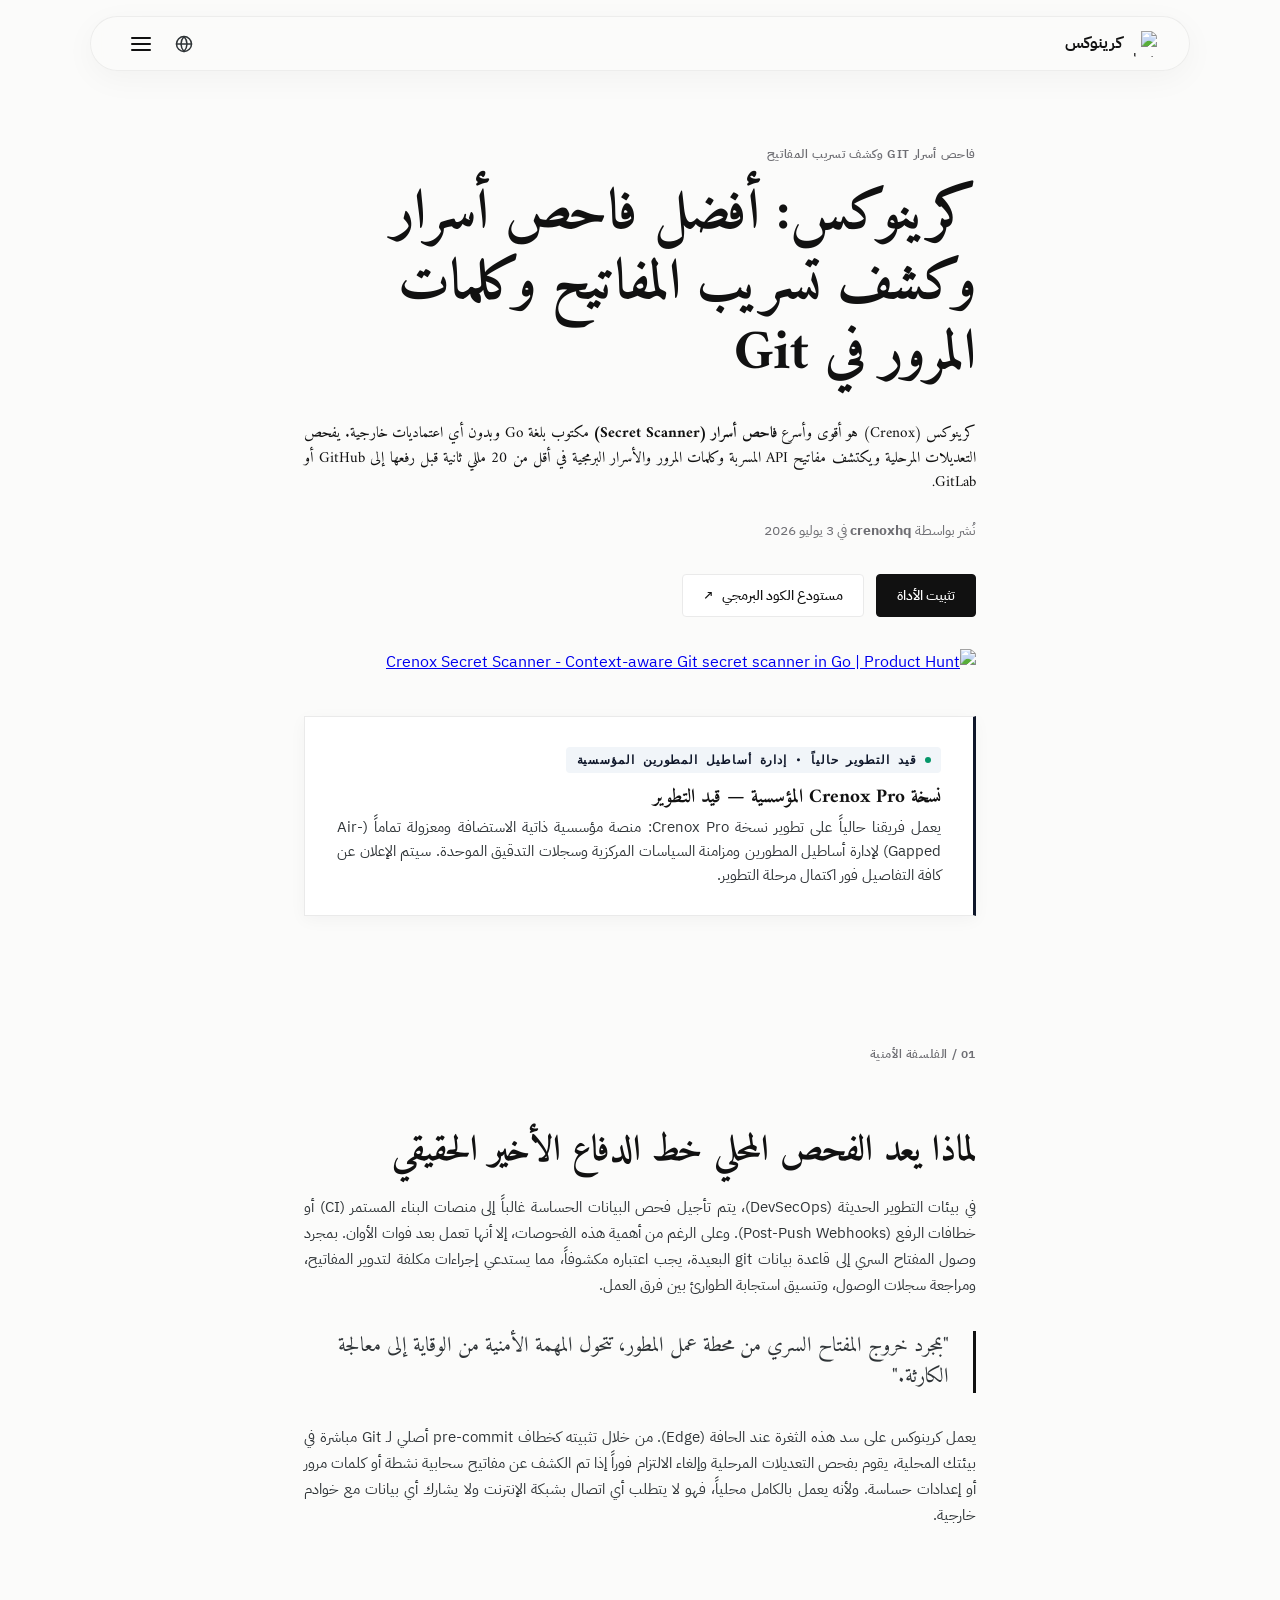
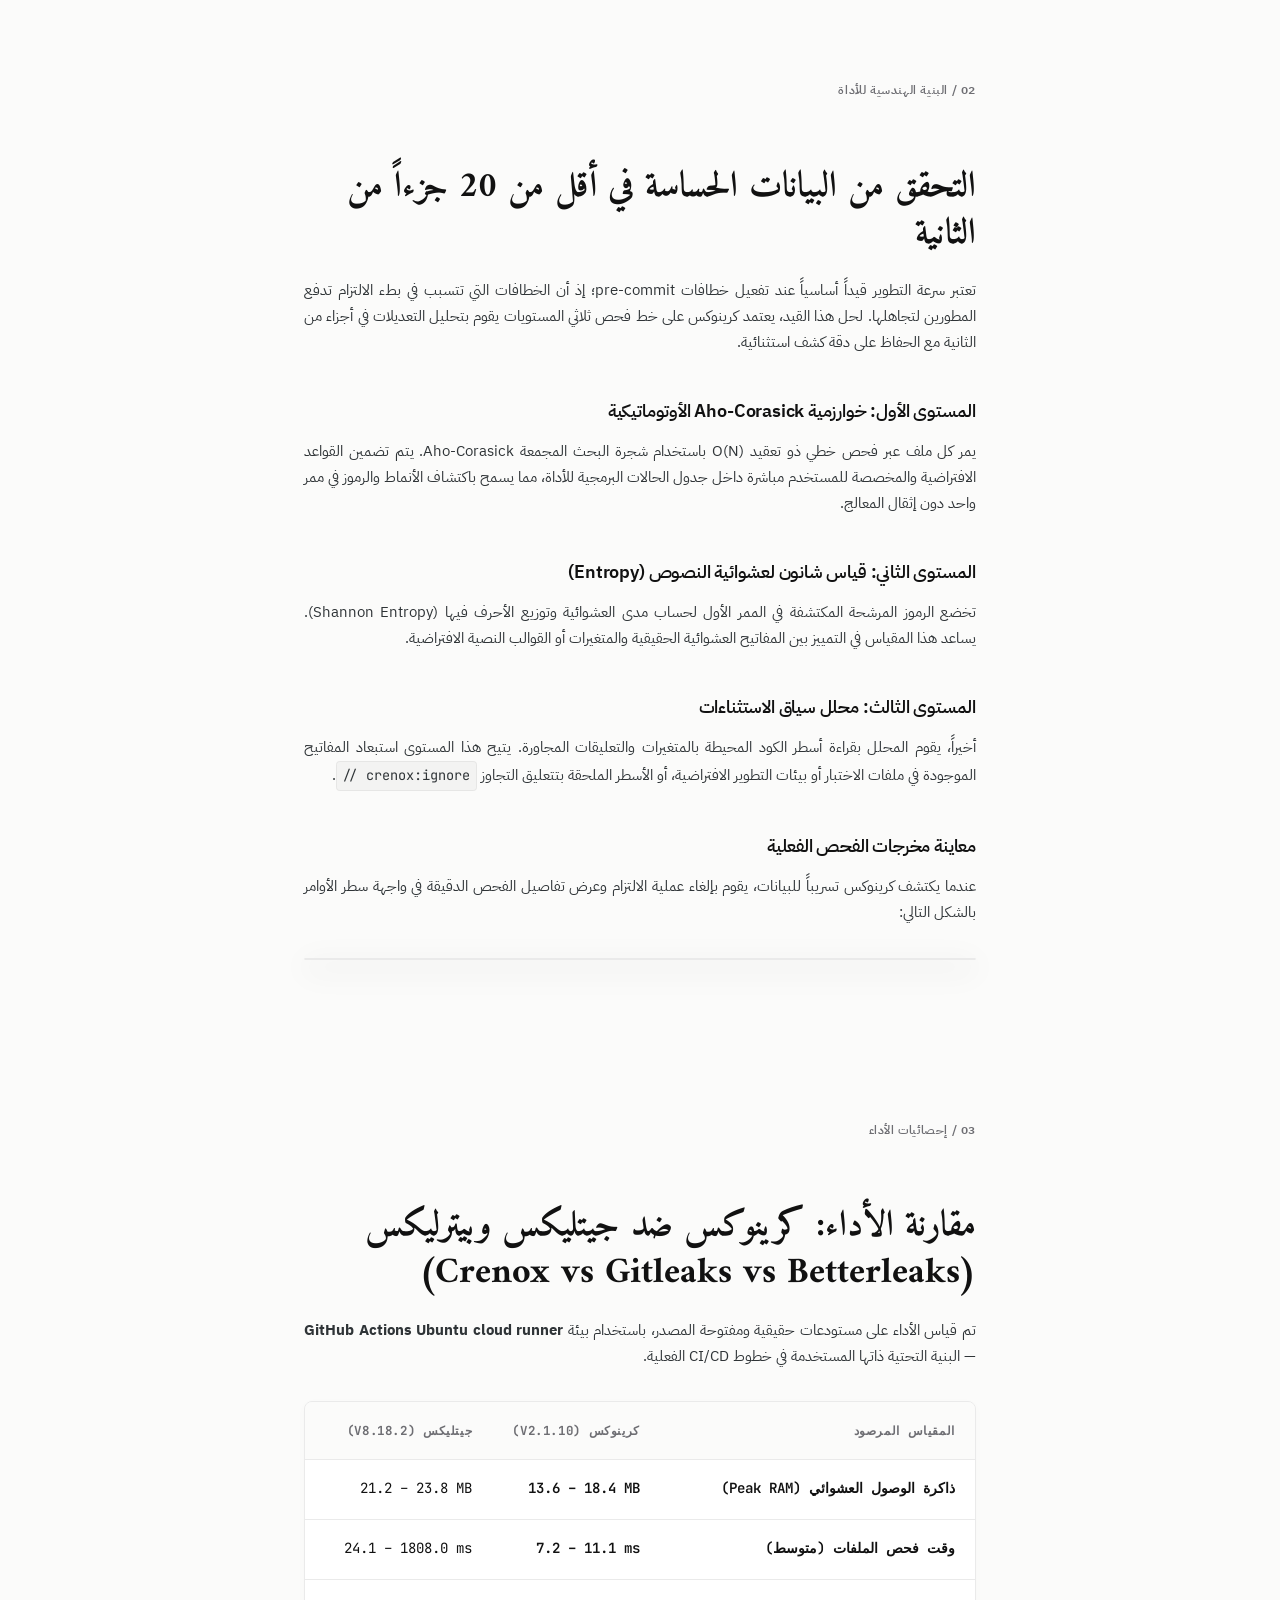
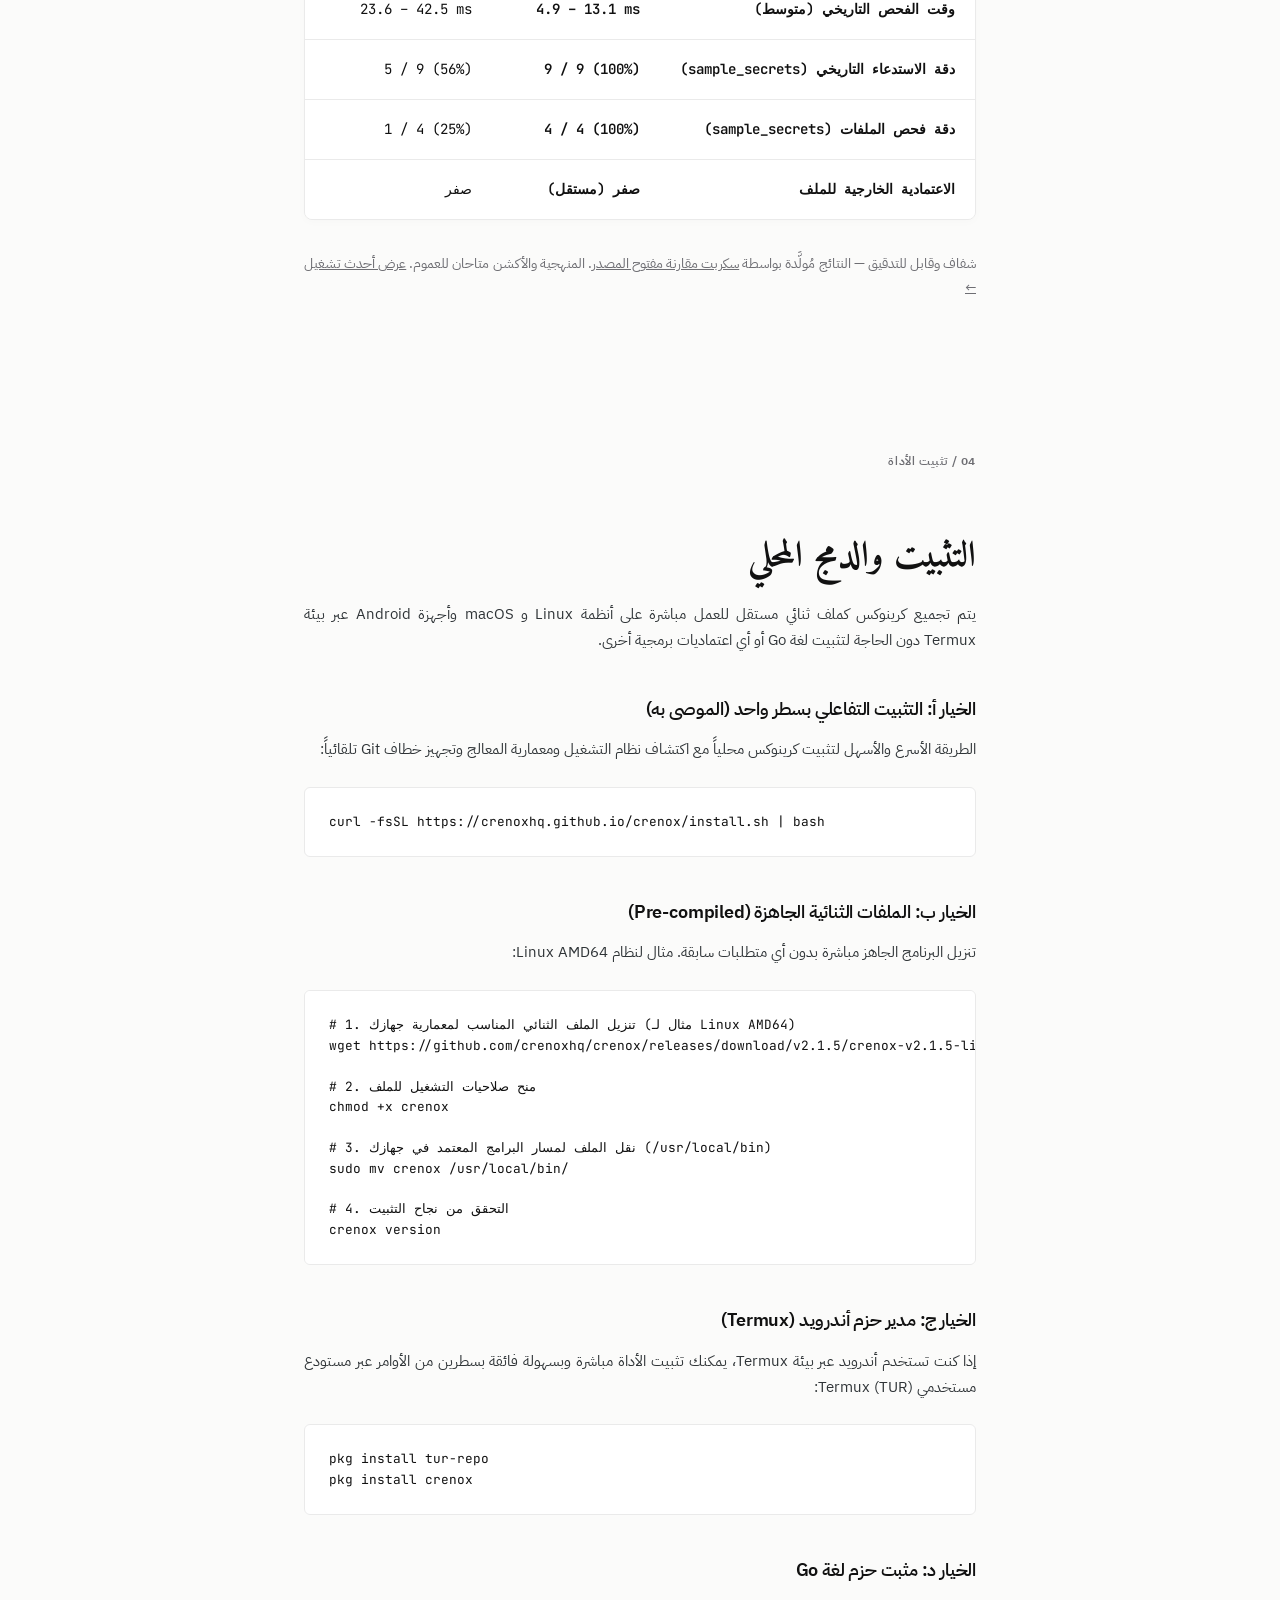
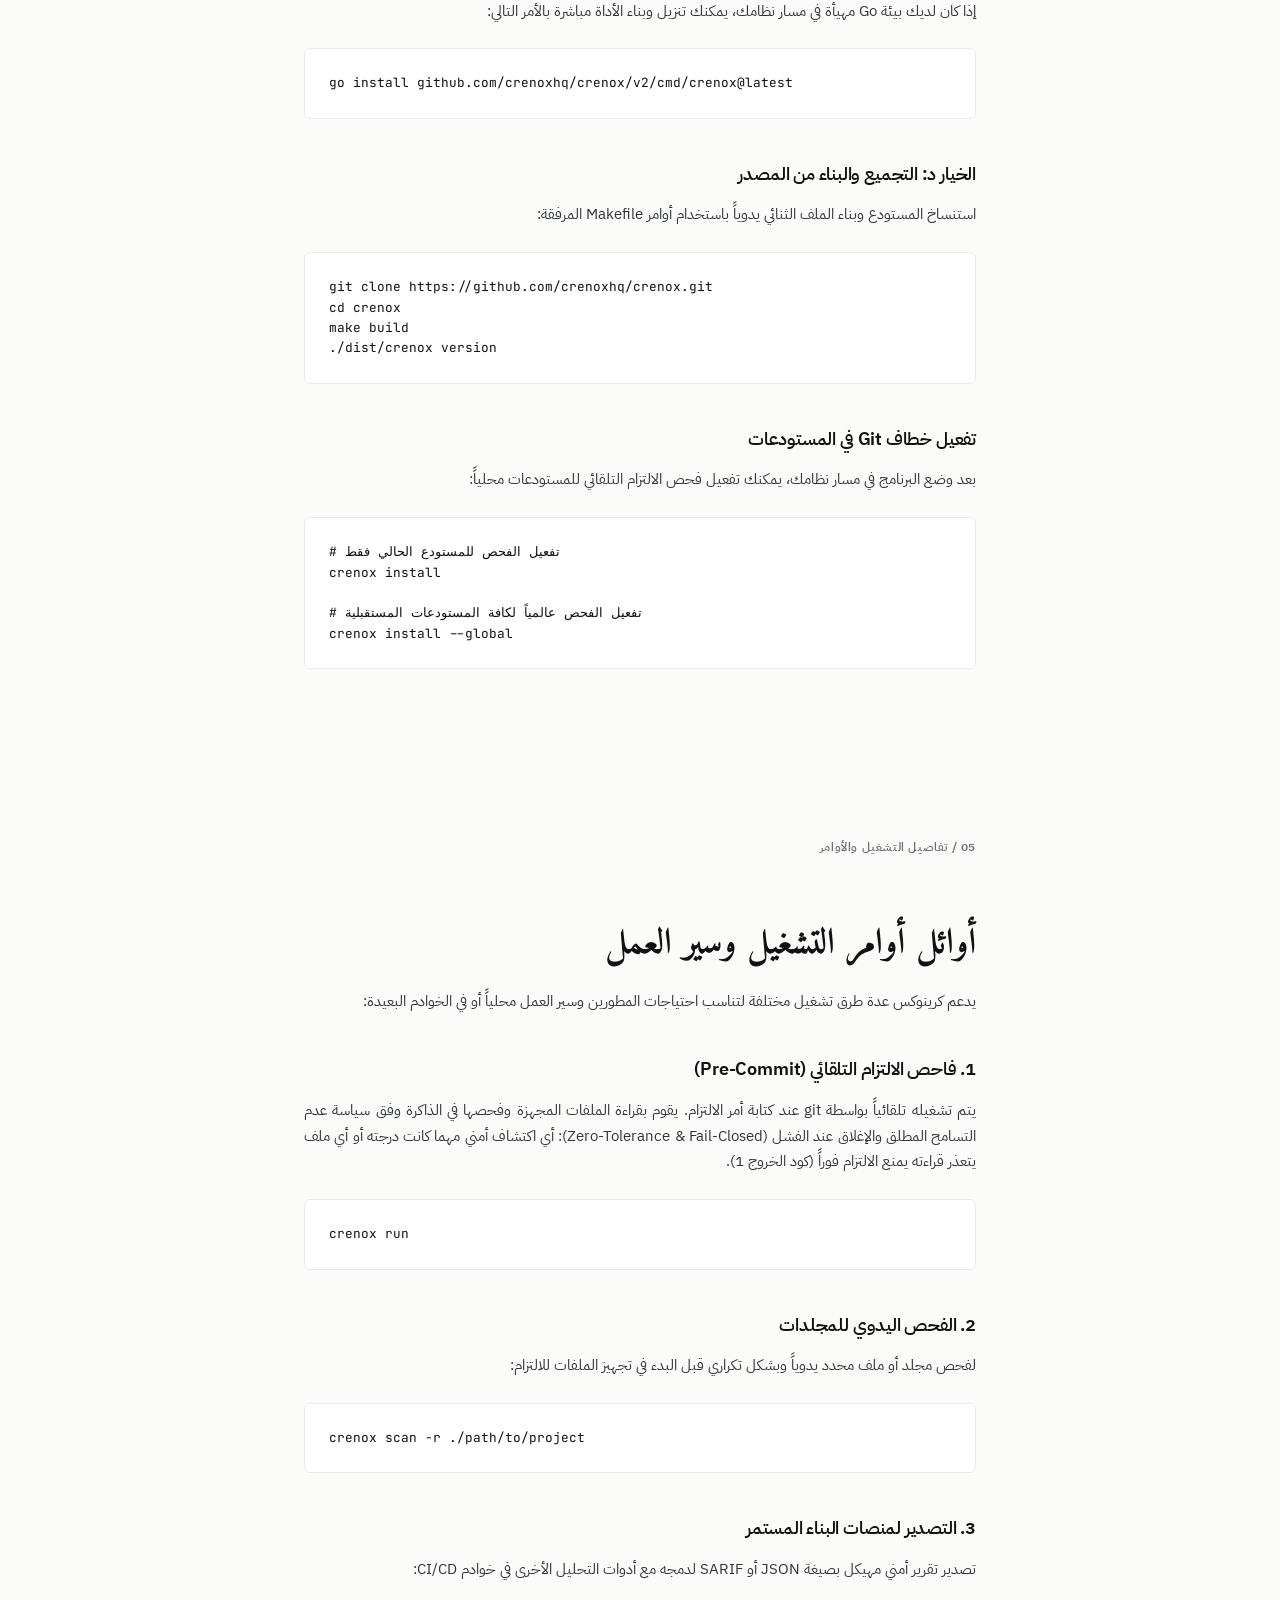
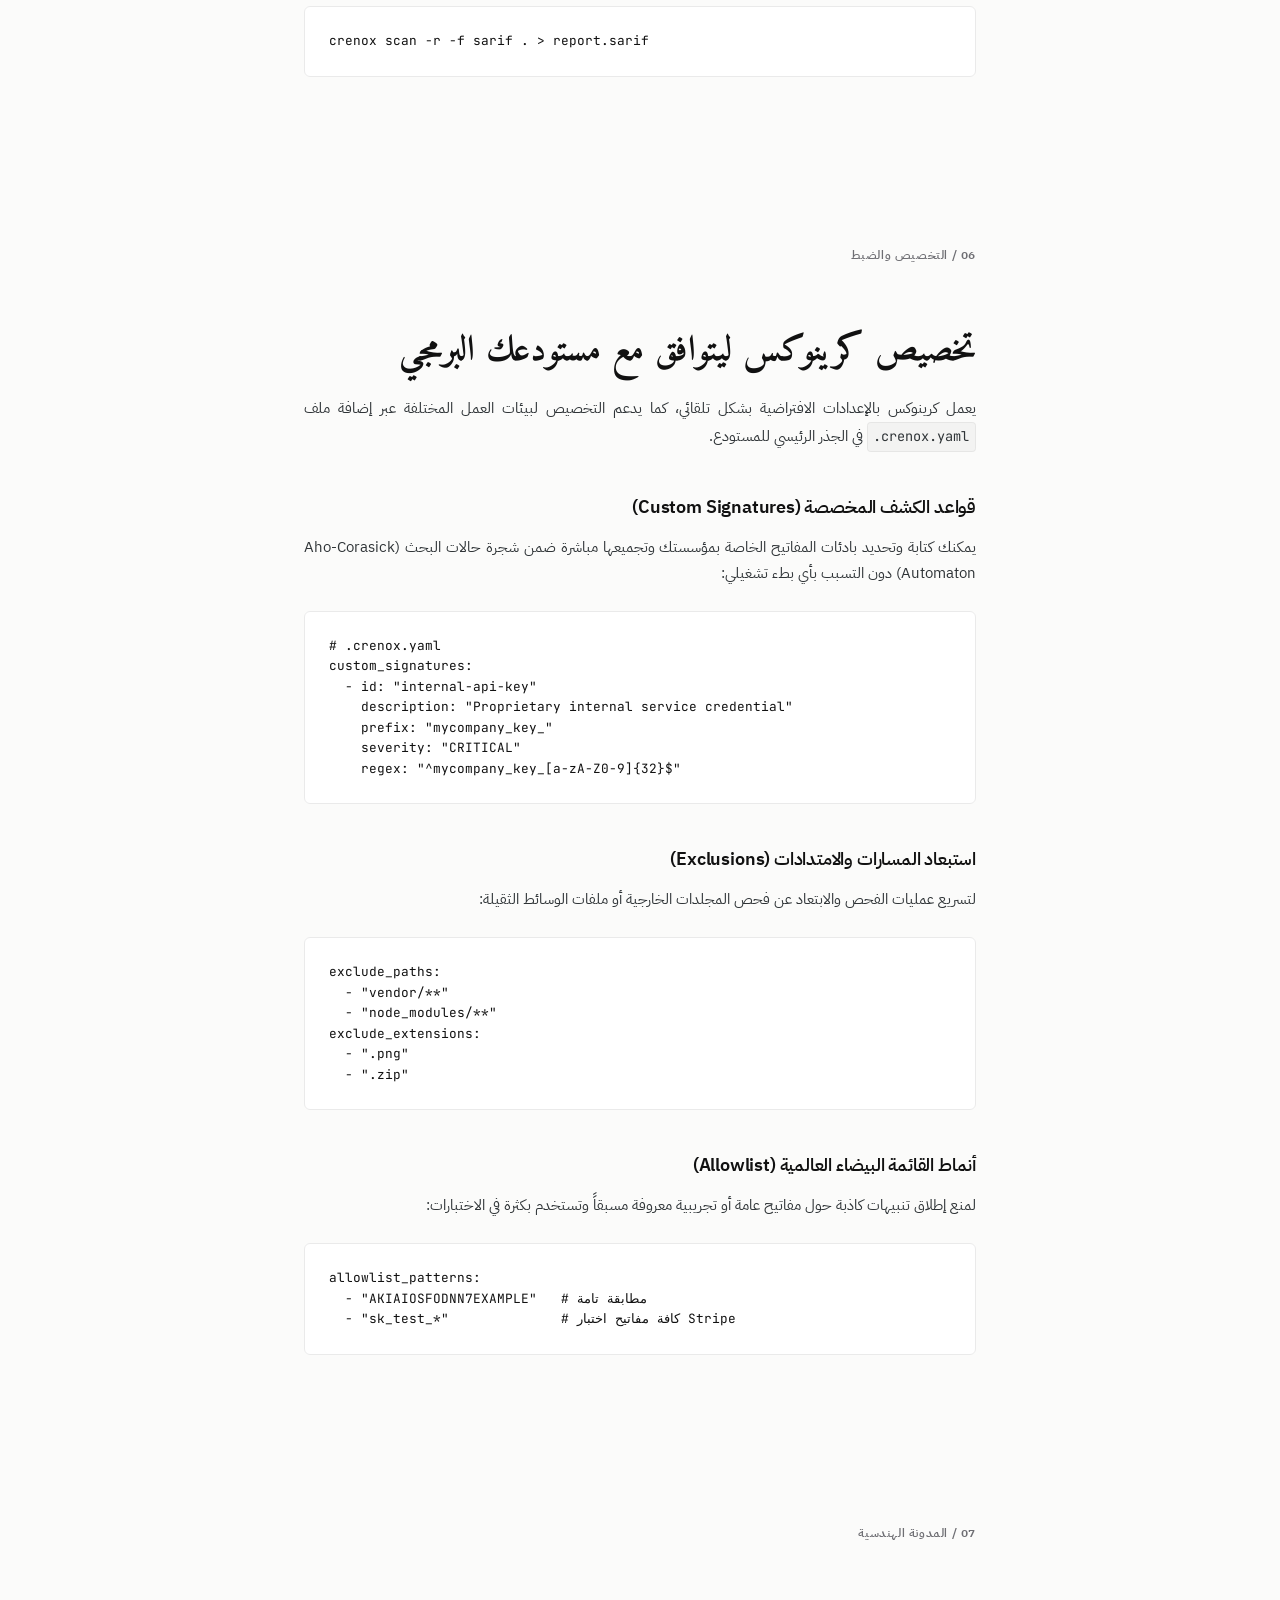
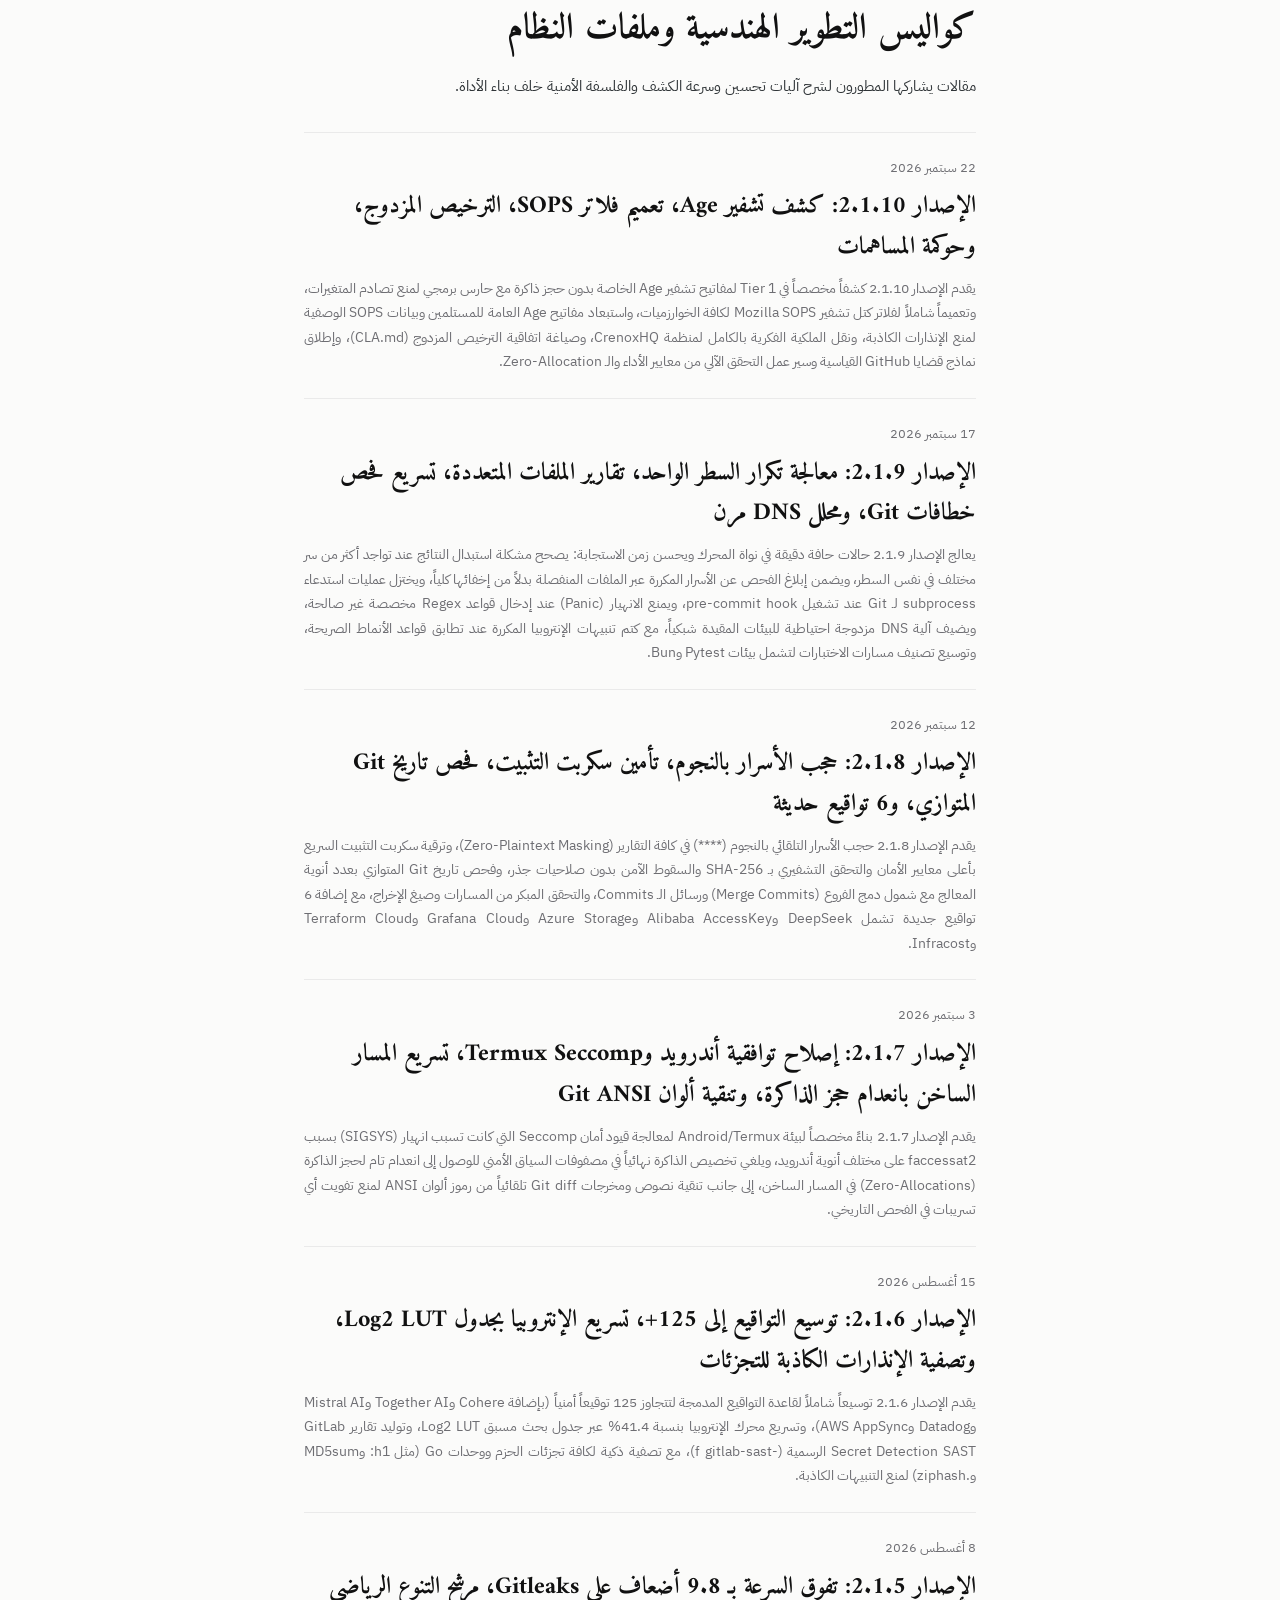
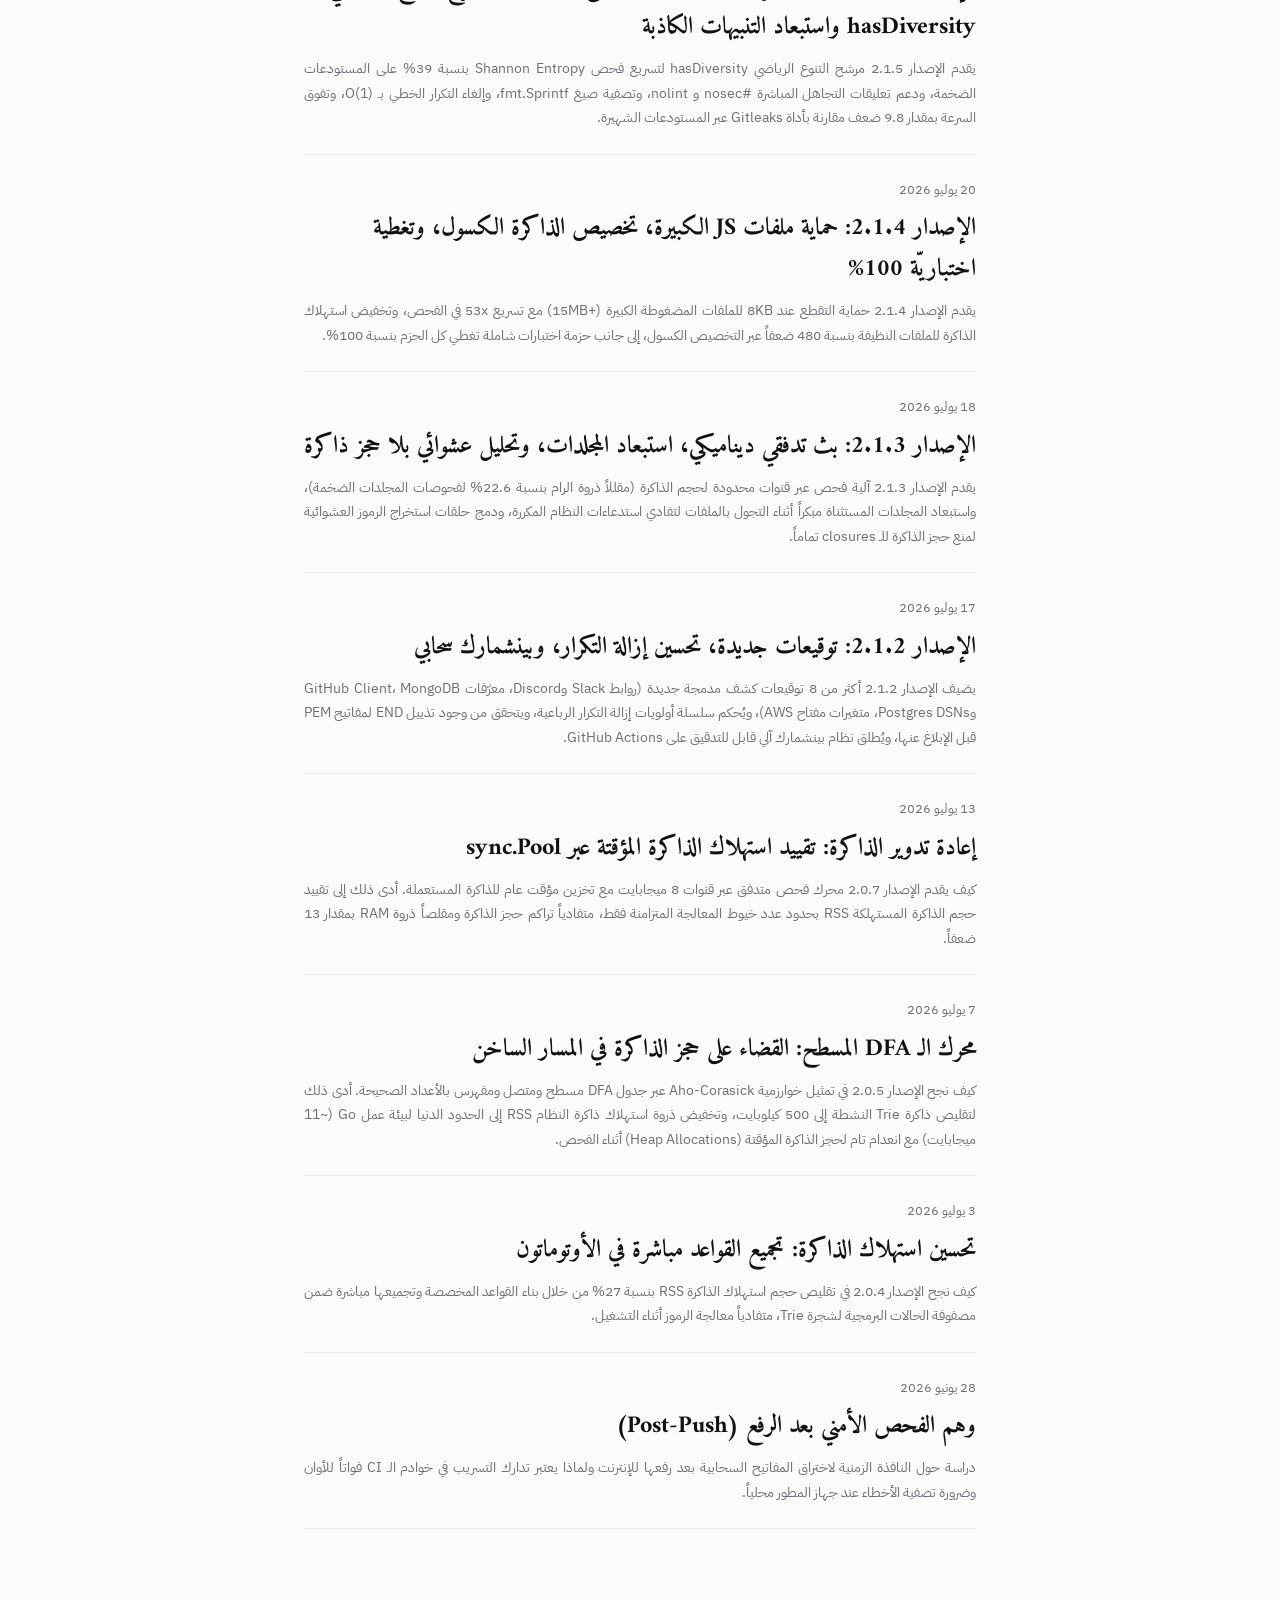
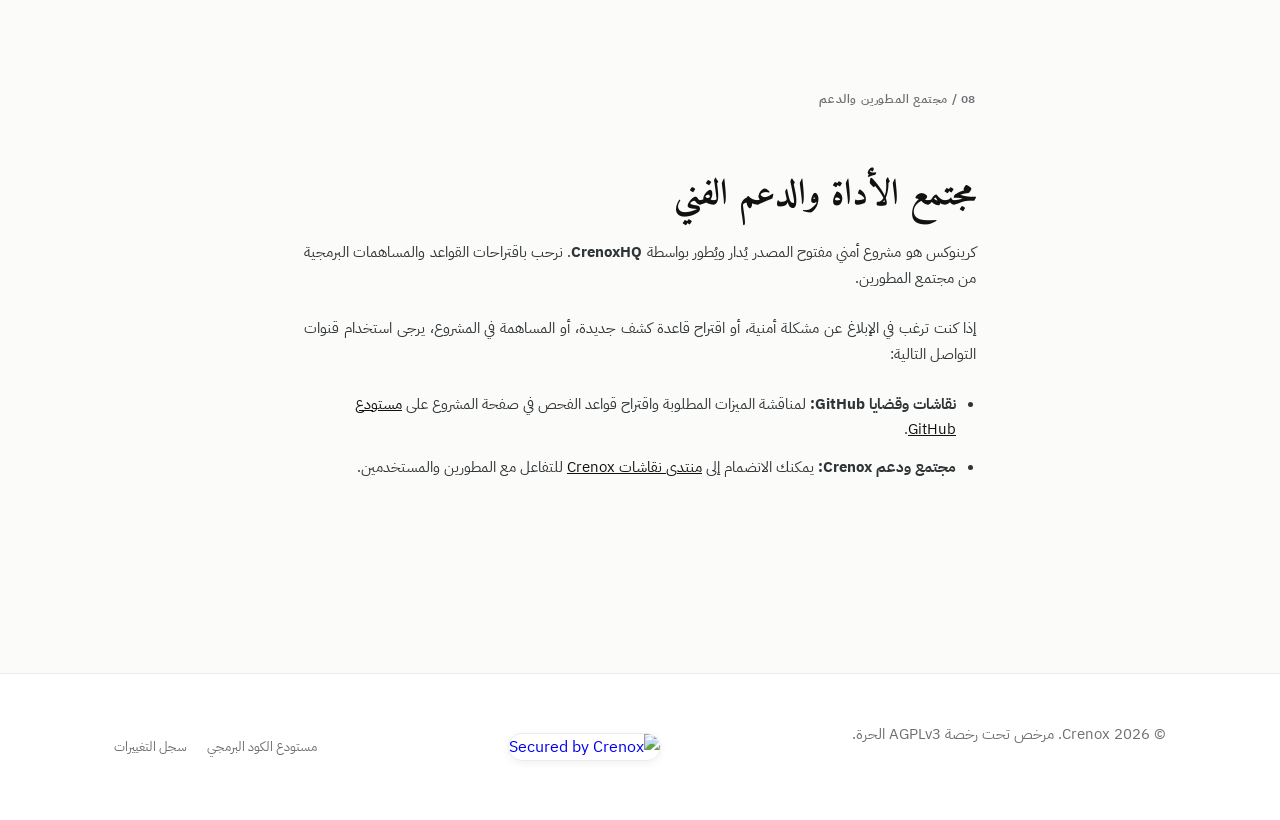
==== docs/index-ar.html @ ac6fffe2 "docs: note Crenox Pro in active development and update navigation" ====
<!DOCTYPE html>
<html lang="ar" dir="rtl">
<head>
    <meta charset="UTF-8">
    <meta name="viewport" content="width=device-width, initial-scale=1.0">
    <title>كرينوكس (Crenox) — أفضل فاحص أسرار وكشف تسريب المفاتيح في Git | بديل Gitleaks</title>
    
    <!-- Meta Descriptions for SEO -->
    <meta name="description" content="كرينوكس هو فاحص أسرار سريع ومجاني ومفتوح المصدر بلغة Go. يكشف تسريب مفاتيح API وكلمات المرور والرموز السرية في مستودعات Git وخطافات Pre-commit في أقل من 20 مللي ثانية بدون استهلاك موارد. بديل Gitleaks فائق السرعة.">
    <meta name="keywords" content="فاحص أسرار, فحص الأسرار البرمجية, كشف تسريب المفاتيح, فاحص مفاتيح API, بديل gitleaks, فحص git secrets, كشف كلمات المرور, فحص الثغرات, حماية الشيفرة البرمجية, secret scanner, git secret scanner, credentials scanner, pre-commit hook, gitleaks alternative, git-secrets alternative, SAST secret detection">
    <meta name="author" content="crenoxhq">
    <meta name="robots" content="index, follow, max-snippet:-1, max-image-preview:large, max-video-preview:-1">
    <meta name="google-site-verification" content="googledc7329401f946fab">
    
    <!-- Canonical & Multilingual SEO (Hreflang) -->
    <link rel="canonical" href="https://crenoxhq.github.io/crenox/index-ar.html">
    <link rel="alternate" hreflang="en" href="https://crenoxhq.github.io/crenox/">
    <link rel="alternate" hreflang="ar" href="https://crenoxhq.github.io/crenox/index-ar.html">
    <link rel="alternate" hreflang="x-default" href="https://crenoxhq.github.io/crenox/">
    <link rel="icon" type="image/png" href="favicon.png">
    <link rel="apple-touch-icon" href="logo.png">
    
    <!-- Open Graph / Facebook -->
    <meta property="og:type" content="website">
    <meta property="og:url" content="https://crenoxhq.github.io/crenox/index-ar.html">
    <meta property="og:title" content="كرينوكس (Crenox) — فاحص أسرار Git وكشف تسريب المفاتيح في Pre-Commit">
    <meta property="og:description" content="فاحص أسرار ومفاتيح برمجية فائق السرعة بلغة Go. يفحص مستودعات Git ويكشف أسرار ومفاتيح API في أقل من 20 مللي ثانية مع دعم كامل لتقارير GitLab SAST و SARIF.">
    <meta property="og:image" content="https://crenoxhq.github.io/crenox/social-card.png">
    <meta property="og:locale" content="ar_AR">

    <!-- Twitter Card -->
    <meta name="twitter:card" content="summary_large_image">
    <meta name="twitter:url" content="https://crenoxhq.github.io/crenox/index-ar.html">
    <meta name="twitter:title" content="كرينوكس (Crenox) — فاحص أسرار Git فائق السرعة">
    <meta name="twitter:description" content="أداة فحص أسرار خفيفة بلغة Go وبدون أي متطلبات تشغيل. تحمي مستودعات Git من تسريب المفاتيح محلياً.">
    <meta name="twitter:image" content="https://crenoxhq.github.io/crenox/social-card.png">

    <!-- JSON-LD Structured Data for Google / Schema.org -->
    <script type="application/ld+json">
    {
      "@context": "https://schema.org",
      "@type": "SoftwareApplication",
      "name": "Crenox",
      "alternateName": ["Crenox Secret Scanner", "كرينوكس", "فاحص أسرار كرينوكس"],
      "description": "فاحص أسرار وخطاف pre-commit أمني فائق السرعة بلغة Go لكشف تسريب المفاتيح وكلمات المرور والرموز السرية في Git محلياً.",
      "operatingSystem": "Linux, macOS, Windows, Android (Termux)",
      "applicationCategory": "SecurityApplication",
      "softwareVersion": "2.1.10",
      "codeRepository": "https://github.com/crenoxhq/crenox",
      "license": "https://github.com/crenoxhq/crenox/blob/main/LICENSE",
      "offers": {
        "@type": "Offer",
        "price": "0.00",
        "priceCurrency": "USD"
      },
      "author": {
        "@type": "Organization",
        "name": "crenoxhq",
        "url": "https://github.com/crenoxhq/crenox"
      },
      "featureList": [
        "فاحص أسرار محلي فائق السرعة في أقل من 20 مللي ثانية",
        "أكثر من 130 توقيع كشف مدمج لمزودي السحابة والذكاء الاصطناعي",
        "حساب الإنتروبيا بجدول Shannon Log2 LUT فائق الكفاءة",
        "توليد تقارير GitLab Secret Detection SAST الرسمية و GitHub SARIF",
        "انعدام استهلاك الذاكرة في المسار الحرج (Zero Allocations)"
      ]
    }
    </script>

    <!-- FAQPage Schema for Rich Search Results in Google -->
    <script type="application/ld+json">
    {
      "@context": "https://schema.org",
      "@type": "FAQPage",
      "mainEntity": [
        {
          "@type": "Question",
          "name": "ما هو فاحص الأسرار (Secret Scanner) وكيف يعمل كرينوكس؟",
          "acceptedAnswer": {
            "@type": "Answer",
            "text": "فاحص الأسرار هو أداة أمنية تفحص الشيفرة المصدرية لاكتشاف مفاتيح API وكلمات المرور والرموز السرية لمنع تسريبها للإنترنت. يعمل كرينوكس كخطاف Git pre-commit محلي يفحص الملفات في أقل من 20 مللي ثانية قبل تنفيذ الـ commit."
          }
        },
        {
          "@type": "Question",
          "name": "ما الفرق بين كرينوكس وأداة Gitleaks؟",
          "acceptedAnswer": {
            "@type": "Answer",
            "text": "كرينوكس أسرع بما بين 3.8 إلى 154 مرة من Gitleaks، ويستهلك ذاكرة ثابتة (13-17 MB) دون أي تخصيصات في المسار الحرج، مع دعم أكثر من 130 توقيعاً مدمجاً وفلترة سياقية متطورة تمنع الإنذارات الكاذبة."
          }
        },
        {
          "@type": "Question",
          "name": "هل يدعم كرينوكس بيئات CI/CD وتقارير الأمان الرسمية؟",
          "acceptedAnswer": {
            "@type": "Answer",
            "text": "نعم، يدعم كرينوكس تصدير تقارير GitLab Secret Detection SAST v15.0.0 الرسمية عبر صيغة (-f gitlab-sast) وتقارير GitHub Security SARIF 2.1.0 عبر صيغة (-f sarif) بالإضافة إلى JSON و Plain."
          }
        }
      ]
    }
    </script>
    
    <!-- Premium Fonts: Amiri for Headings (Serif), IBM Plex Sans Arabic for Body (Sans-serif) -->
    <link rel="preconnect" href="https://fonts.googleapis.com">
    <link rel="preconnect" href="https://fonts.gstatic.com" crossorigin>
    <link href="https://fonts.googleapis.com/css2?family=Amiri:ital,wght@0,400;0,700;1,400;1,700&family=IBM+Plex+Sans+Arabic:wght@300;400;500;600;700&family=JetBrains+Mono:wght@400;500;600&display=swap" rel="stylesheet">
    
    <!-- Stylesheet -->
    <link rel="stylesheet" href="style.css?v=2.2.1">
    <!-- Asciinema Player CSS -->
    <link rel="stylesheet" href="https://cdn.jsdelivr.net/npm/asciinema-player@3/dist/bundle/asciinema-player.css">
</head>
<body>

    <!-- Minimal Header Navigation -->
    <nav class="nav-bar">
        <div class="container-nav nav-wrapper">
            <a href="#" class="nav-logo">
                <img src="logo.png" alt="شعار كرينوكس" class="logo-img">
                <span class="logo-text">كرينوكس</span>
            </a>
            
            <div class="nav-controls">
                <a href="index.html" class="lang-switch-btn" aria-label="Switch to English" title="English">
                    <svg class="lang-icon" width="18" height="18" viewBox="0 0 24 24" fill="none" stroke="currentColor" stroke-width="2" stroke-linecap="round" stroke-linejoin="round">
                        <circle cx="12" cy="12" r="10"></circle>
                        <line x1="2" y1="12" x2="22" y2="12"></line>
                        <path d="M12 2a15.3 15.3 0 0 1 4 10 15.3 15.3 0 0 1-4 10 15.3 15.3 0 0 1-4-10 15.3 15.3 0 0 1 4-10z"></path>
                    </svg>
                </a>
                <button class="menu-toggle" id="menuToggle" aria-label="Toggle Menu">
                    <span class="bar"></span>
                    <span class="bar"></span>
                    <span class="bar"></span>
                </button>
            </div>

            <div class="nav-links" id="navLinks">
                <a href="#philosophy" class="nav-link">الفلسفة الأمنية</a>
                <a href="#pipeline" class="nav-link">البنية الهندسية</a>
                <a href="#benchmarks" class="nav-link">الأداء والأرقام</a>
                <a href="#installation" class="nav-link">التثبيت والدمج</a>
                <a href="#configuration" class="nav-link">الإعدادات</a>
                <a href="#blog" class="nav-link">المدونة</a>
                <a href="#community" class="nav-link">الدعم والمجتمع</a>
                <a href="wild-ar.html" class="nav-link" style="font-weight: bold; color: var(--color-text-primary);">في الميدان</a>
                <div class="nav-menu-badge">
                    <a href="https://github.com/crenoxhq/crenox" target="_blank" rel="noopener noreferrer" title="Secured by Crenox">
                        <img src="https://img.shields.io/badge/Secured%20by-Crenox-E2E8F0?style=for-the-badge&logo=shield&logoColor=0F172A&labelColor=0F172A" alt="Secured by Crenox">
                    </a>
                </div>
            </div>
        </div>
    </nav>

    <!-- Main Container -->
    <main class="container">

        <!-- Hero Section -->
        <article class="hero-section">
            <div class="eyebrow">
                فاحص أسرار Git وكشف تسريب المفاتيح
            </div>
            <h1 class="hero-title">كرينوكس: أفضل فاحص أسرار وكشف تسريب المفاتيح وكلمات المرور في Git</h1>
            <p class="text-lead">كرينوكس (Crenox) هو أقوى وأسرع <strong>فاحص أسرار (Secret Scanner)</strong> مكتوب بلغة Go وبدون أي اعتماديات خارجية. يفحص التعديلات المرحلية ويكتشف مفاتيح API المسربة وكلمات المرور والأسرار البرمجية في أقل من 20 مللي ثانية قبل رفعها إلى GitHub أو GitLab.</p>
            
            <p class="text-muted" style="font-size: 0.85rem; margin-top: -1rem;">نُشر بواسطة <strong>crenoxhq</strong> في 3 يوليو 2026</p>

            <div class="hero-actions">
                <a href="#installation" class="btn btn-primary">تثبيت الأداة</a>
                <a href="https://github.com/crenoxhq/crenox" target="_blank" class="btn btn-secondary">
                    مستودع الكود البرمجي
                    <span class="btn-icon">↗</span>
                </a>
            </div>
            
            <div style="margin-top: 2rem; display: flex; align-items: center;">
                <a href="https://www.producthunt.com/products/crenox-leak-secret-scanner?embed=true&amp;utm_source=badge-featured&amp;utm_medium=badge&amp;utm_campaign=badge-crenox-secret-scanner" target="_blank" rel="noopener noreferrer"><img alt="Crenox Secret Scanner - Context-aware Git secret scanner in Go | Product Hunt" width="250" height="54" src="https://api.producthunt.com/widgets/embed-image/v1/featured.svg?post_id=1196224&amp;theme=neutral&amp;t=1784131078630" style="width: 250px; height: 54px; border-radius: 6px;"></a>
            </div>

            <!-- بطاقة تعريفية بالنسخة المؤسسية Pro -->
            <div class="pro-callout-card">
                <div class="pro-callout-content" style="max-width: 100%;">
                    <div class="pro-callout-badge">
                        <span class="pro-badge-dot"></span>
                        قيد التطوير حالياً &bull; إدارة أساطيل المطورين المؤسسية
                    </div>
                    <h2 class="pro-callout-title">نسخة Crenox Pro المؤسسية &mdash; قيد التطوير</h2>
                    <p class="pro-callout-desc">
                        يعمل فريقنا حالياً على تطوير نسخة Crenox Pro: منصة مؤسسية ذاتية الاستضافة ومعزولة تماماً (Air-Gapped) لإدارة أساطيل المطورين ومزامنة السياسات المركزية وسجلات التدقيق الموحدة. سيتم الإعلان عن كافة التفاصيل فور اكتمال مرحلة التطوير.
                    </p>
                </div>
            </div>
        </article>

        <!-- Chapter 1: The Core Philosophy -->
        <section id="philosophy" class="section scroll-fade">
            <div class="eyebrow">
                01 / الفلسفة الأمنية
            </div>
            <h2>لماذا يعد الفحص المحلي خط الدفاع الأخير الحقيقي</h2>
            <p>في بيئات التطوير الحديثة (DevSecOps)، يتم تأجيل فحص البيانات الحساسة غالباً إلى منصات البناء المستمر (CI) أو خطافات الرفع (Post-Push Webhooks). وعلى الرغم من أهمية هذه الفحوصات، إلا أنها تعمل بعد فوات الأوان. بمجرد وصول المفتاح السري إلى قاعدة بيانات git البعيدة، يجب اعتباره مكشوفاً، مما يستدعي إجراءات مكلفة لتدوير المفاتيح، ومراجعة سجلات الوصول، وتنسيق استجابة الطوارئ بين فرق العمل.</p>
            
            <blockquote>
                "بمجرد خروج المفتاح السري من محطة عمل المطور، تتحول المهمة الأمنية من الوقاية إلى معالجة الكارثة."
            </blockquote>
            
            <p>يعمل كرينوكس على سد هذه الثغرة عند الحافة (Edge). من خلال تثبيته كخطاف pre-commit أصلي لـ Git مباشرة في بيئتك المحلية، يقوم بفحص التعديلات المرحلية وإلغاء الالتزام فوراً إذا تم الكشف عن مفاتيح سحابية نشطة أو كلمات مرور أو إعدادات حساسة. ولأنه يعمل بالكامل محلياً، فهو لا يتطلب أي اتصال بشبكة الإنترنت ولا يشارك أي بيانات مع خوادم خارجية.</p>
        </section>

        <!-- Chapter 2: The Three-Tier Pipeline -->
        <section id="pipeline" class="section scroll-fade">
            <div class="eyebrow">
                02 / البنية الهندسية للأداة
            </div>
            <h2>التحقق من البيانات الحساسة في أقل من 20 جزءاً من الثانية</h2>
            <p>تعتبر سرعة التطوير قيداً أساسياً عند تفعيل خطافات pre-commit؛ إذ أن الخطافات التي تتسبب في بطء الالتزام تدفع المطورين لتجاهلها. لحل هذا القيد، يعتمد كرينوكس على خط فحص ثلاثي المستويات يقوم بتحليل التعديلات في أجزاء من الثانية مع الحفاظ على دقة كشف استثنائية.</p>

            <h3>المستوى الأول: خوارزمية Aho-Corasick الأوتوماتيكية</h3>
            <p>يمر كل ملف عبر فحص خطي ذو تعقيد O(N) باستخدام شجرة البحث المجمعة Aho-Corasick. يتم تضمين القواعد الافتراضية والمخصصة للمستخدم مباشرة داخل جدول الحالات البرمجية للأداة، مما يسمح باكتشاف الأنماط والرموز في ممر واحد دون إثقال المعالج.</p>

            <h3>المستوى الثاني: قياس شانون لعشوائية النصوص (Entropy)</h3>
            <p>تخضع الرموز المرشحة المكتشفة في الممر الأول لحساب مدى العشوائية وتوزيع الأحرف فيها (Shannon Entropy). يساعد هذا المقياس في التمييز بين المفاتيح العشوائية الحقيقية والمتغيرات أو القوالب النصية الافتراضية.</p>

            <h3>المستوى الثالث: محلل سياق الاستثناءات</h3>
            <p>أخيراً، يقوم المحلل بقراءة أسطر الكود المحيطة بالمتغيرات والتعليقات المجاورة. يتيح هذا المستوى استبعاد المفاتيح الموجودة في ملفات الاختبار أو بيئات التطوير الافتراضية، أو الأسطر الملحقة بتتعليق التجاوز <code>// crenox:ignore</code>.</p>

            <h3>معاينة مخرجات الفحص الفعلية</h3>
            <p>عندما يكتشف كرينوكس تسريباً للبيانات، يقوم بإلغاء عملية الالتزام وعرض تفاصيل الفحص الدقيقة في واجهة سطر الأوامر بالشكل التالي:</p>

            <div id="terminal-demo" style="margin: 2rem 0; border-radius: 8px; overflow: hidden; box-shadow: 0 8px 30px rgba(0,0,0,0.3); border: 1px solid var(--color-border);"></div>
        </section>

        <!-- Chapter 3: Benchmarks -->
        <section id="benchmarks" class="section scroll-fade">
            <div class="eyebrow">
                03 / إحصائيات الأداء
            </div>
            <h2>مقارنة الأداء: كرينوكس ضد جيتليكس وبيترليكس (Crenox vs Gitleaks vs Betterleaks)</h2>
            <p>تم قياس الأداء على مستودعات حقيقية ومفتوحة المصدر، باستخدام بيئة <strong>GitHub Actions Ubuntu cloud runner</strong> — البنية التحتية ذاتها المستخدمة في خطوط CI/CD الفعلية.</p>

            <div class="spec-table-wrapper">
                <table class="spec-table font-mono">
                    <thead>
                        <tr>
                            <th>المقياس المرصود</th>
                            <th>كرينوكس (<span class="latest-version">v2.1.10</span>)</th>
                            <th>جيتليكس (v8.18.2)</th>
                            <th>بيترليكس (v1.6.1)</th>
                        </tr>
                    </thead>
                    <tbody>
                        <tr>
                            <td class="spec-label">ذاكرة الوصول العشوائي (Peak RAM)</td>
                            <td style="font-weight: 600; color: var(--color-text-primary); direction: ltr; text-align: right;">13.6 – 18.4 MB</td>
                            <td style="direction: ltr; text-align: right;">21.2 – 23.8 MB</td>
                            <td style="direction: ltr; text-align: right;">30.4 – 73.0 MB</td>
                        </tr>
                        <tr>
                            <td class="spec-label">وقت فحص الملفات (متوسط)</td>
                            <td style="font-weight: 600; color: var(--color-text-primary); direction: ltr; text-align: right;">7.2 – 11.1 ms</td>
                            <td style="direction: ltr; text-align: right;">24.1 – 1808.0 ms</td>
                            <td style="direction: ltr; text-align: right;">94.4 – 753.3 ms</td>
                        </tr>
                        <tr>
                            <td class="spec-label">وقت الفحص التاريخي (متوسط)</td>
                            <td style="font-weight: 600; color: var(--color-text-primary); direction: ltr; text-align: right;">4.9 – 13.1 ms</td>
                            <td style="direction: ltr; text-align: right;">23.6 – 42.5 ms</td>
                            <td style="direction: ltr; text-align: right;">32.0 – 293.1 ms</td>
                        </tr>
                        <tr>
                            <td class="spec-label">دقة الاستدعاء التاريخي (sample_secrets)</td>
                            <td style="font-weight: 600; color: var(--color-text-primary); direction: ltr; text-align: right;">9 / 9 (100%)</td>
                            <td style="direction: ltr; text-align: right;">5 / 9 (56%)</td>
                            <td style="direction: ltr; text-align: right;">6 / 9 (67%)</td>
                        </tr>
                        <tr>
                            <td class="spec-label">دقة فحص الملفات (sample_secrets)</td>
                            <td style="font-weight: 600; color: var(--color-text-primary); direction: ltr; text-align: right;">4 / 4 (100%)</td>
                            <td style="direction: ltr; text-align: right;">1 / 4 (25%)</td>
                            <td style="direction: ltr; text-align: right;">2 / 4 (50%)</td>
                        </tr>
                        <tr>
                            <td class="spec-label">الاعتمادية الخارجية للملف</td>
                            <td style="font-weight: 600; color: var(--color-text-primary);">صفر (مستقل)</td>
                            <td>صفر</td>
                            <td>صفر</td>
                        </tr>
                    </tbody>
                </table>
            </div>
            <p style="font-size: 0.85rem; color: var(--color-text-muted); margin-top: 1rem;">
                شفاف وقابل للتدقيق — النتائج مُولَّدة بواسطة <a href="https://github.com/crenoxhq/serverless-node-api-boilerplate/blob/main/scripts/run_benchmark.py" target="_blank" style="color: inherit; text-decoration: underline;">سكربت مقارنة مفتوح المصدر</a>. المنهجية والأكشن متاحان للعموم. <a href="https://github.com/crenoxhq/serverless-node-api-boilerplate/actions/workflows/benchmark.yml" target="_blank" style="color: inherit; text-decoration: underline;">عرض أحدث تشغيل ←</a>
            </p>
        </section>

        <!-- Chapter 4: Installation -->
        <section id="installation" class="section scroll-fade">
            <div class="eyebrow">
                04 / تثبيت الأداة
            </div>
            <h2>التثبيت والدمج المحلي</h2>
            <p>يتم تجميع كرينوكس كملف ثنائي مستقل للعمل مباشرة على أنظمة Linux و macOS وأجهزة Android عبر بيئة Termux دون الحاجة لتثبيت لغة Go أو أي اعتماديات برمجية أخرى.</p>

            <h3>الخيار أ: التثبيت التفاعلي بسطر واحد (الموصى به)</h3>
            <p>الطريقة الأسرع والأسهل لتثبيت كرينوكس محلياً مع اكتشاف نظام التشغيل ومعمارية المعالج وتجهيز خطاف Git تلقائياً:</p>
            <pre class="font-mono">curl -fsSL https://crenoxhq.github.io/crenox/install.sh | bash</pre>

            <h3>الخيار ب: الملفات الثنائية الجاهزة (Pre-compiled)</h3>
            <p>تنزيل البرنامج الجاهز مباشرة بدون أي متطلبات سابقة. مثال لنظام Linux AMD64:</p>
            <pre class="font-mono">
# 1. تنزيل الملف الثنائي المناسب لمعمارية جهازك (مثال لـ Linux AMD64)
wget https://github.com/crenoxhq/crenox/releases/download/<span class="latest-version">v2.1.5</span>/crenox-<span class="latest-version">v2.1.5</span>-linux-amd64 -O crenox

# 2. منح صلاحيات التشغيل للملف
chmod +x crenox

# 3. نقل الملف لمسار البرامج المعتمد في جهازك (/usr/local/bin)
sudo mv crenox /usr/local/bin/

# 4. التحقق من نجاح التثبيت
crenox version</pre>

            <h3>الخيار ج: مدير حزم أندرويد (Termux)</h3>
            <p>إذا كنت تستخدم أندرويد عبر بيئة Termux، يمكنك تثبيت الأداة مباشرة وبسهولة فائقة بسطرين من الأوامر عبر مستودع مستخدمي Termux (TUR):</p>
            <pre class="font-mono">
pkg install tur-repo
pkg install crenox</pre>

            <h3>الخيار د: مثبت حزم لغة Go</h3>
            <p>إذا كان لديك بيئة Go مهيأة في مسار نظامك، يمكنك تنزيل وبناء الأداة مباشرة بالأمر التالي:</p>
            <pre class="font-mono">go install github.com/crenoxhq/crenox/v2/cmd/crenox@latest</pre>

            <h3>الخيار د: التجميع والبناء من المصدر</h3>
            <p>استنساخ المستودع وبناء الملف الثنائي يدوياً باستخدام أوامر Makefile المرفقة:</p>
            <pre class="font-mono">
git clone https://github.com/crenoxhq/crenox.git
cd crenox
make build
./dist/crenox version</pre>

            <h3>تفعيل خطاف Git في المستودعات</h3>
            <p>بعد وضع البرنامج في مسار نظامك، يمكنك تفعيل فحص الالتزام التلقائي للمستودعات محلياً:</p>
            <pre class="font-mono">
# تفعيل الفحص للمستودع الحالي فقط
crenox install

# تفعيل الفحص عالمياً لكافة المستودعات المستقبلية
crenox install --global</pre>
        </section>

        <!-- Chapter 5: Workstation Execution & Commands -->
        <section id="execution" class="section scroll-fade">
            <div class="eyebrow">
                05 / تفاصيل التشغيل والأوامر
            </div>
            <h2>أوائل أوامر التشغيل وسير العمل</h2>
            <p>يدعم كرينوكس عدة طرق تشغيل مختلفة لتناسب احتياجات المطورين وسير العمل محلياً أو في الخوادم البعيدة:</p>

            <h3>1. فاحص الالتزام التلقائي (Pre-Commit)</h3>
            <p>يتم تشغيله تلقائياً بواسطة git عند كتابة أمر الالتزام. يقوم بقراءة الملفات المجهزة وفحصها في الذاكرة وفق سياسة عدم التسامح المطلق والإغلاق عند الفشل (Zero-Tolerance & Fail-Closed): أي اكتشاف أمني مهما كانت درجته أو أي ملف يتعذر قراءته يمنع الالتزام فوراً (كود الخروج 1).</p>
            <pre class="font-mono">crenox run</pre>

            <h3>2. الفحص اليدوي للمجلدات</h3>
            <p>لفحص مجلد أو ملف محدد يدوياً وبشكل تكراري قبل البدء في تجهيز الملفات للالتزام:</p>
            <pre class="font-mono">crenox scan -r ./path/to/project</pre>

            <h3>3. التصدير لمنصات البناء المستمر</h3>
            <p>تصدير تقرير أمني مهيكل بصيغة JSON أو SARIF لدمجه مع أدوات التحليل الأخرى في خوادم CI/CD:</p>
            <pre class="font-mono">crenox scan -r -f sarif . &gt; report.sarif</pre>
        </section>

        <!-- Chapter 6: Configuration & Custom Rules -->
        <section id="configuration" class="section scroll-fade">
            <div class="eyebrow">
                06 / التخصيص والضبط
            </div>
            <h2>تخصيص كرينوكس ليتوافق مع مستودعك البرمجي</h2>
            <p>يعمل كرينوكس بالإعدادات الافتراضية بشكل تلقائي، كما يدعم التخصيص لبيئات العمل المختلفة عبر إضافة ملف <code>.crenox.yaml</code> في الجذر الرئيسي للمستودع.</p>

            <h3>قواعد الكشف المخصصة (Custom Signatures)</h3>
            <p>يمكنك كتابة وتحديد بادئات المفاتيح الخاصة بمؤسستك وتجميعها مباشرة ضمن شجرة حالات البحث (Aho-Corasick Automaton) دون التسبب بأي بطء تشغيلي:</p>
            <pre class="font-mono">
# .crenox.yaml
custom_signatures:
  - id: "internal-api-key"
    description: "Proprietary internal service credential"
    prefix: "mycompany_key_"
    severity: "CRITICAL"
    regex: "^mycompany_key_[a-zA-Z0-9]{32}$"</pre>

            <h3>استبعاد المسارات والامتدادات (Exclusions)</h3>
            <p>لتسريع عمليات الفحص والابتعاد عن فحص المجلدات الخارجية أو ملفات الوسائط الثقيلة:</p>
            <pre class="font-mono">
exclude_paths:
  - "vendor/**"
  - "node_modules/**"
exclude_extensions:
  - ".png"
  - ".zip"</pre>

            <h3>أنماط القائمة البيضاء العالمية (Allowlist)</h3>
            <p>لمنع إطلاق تنبيهات كاذبة حول مفاتيح عامة أو تجريبية معروفة مسبقاً وتستخدم بكثرة في الاختبارات:</p>
            <pre class="font-mono">
allowlist_patterns:
  - "AKIAIOSFODNN7EXAMPLE"   # مطابقة تامة
  - "sk_test_*"              # كافة مفاتيح اختبار Stripe</pre>
        </section>

        <!-- Chapter 7: Engineering Blog -->
        <section id="blog" class="section scroll-fade">
            <div class="eyebrow">
                07 / المدونة الهندسية
            </div>
            <h2>كواليس التطوير الهندسية وملفات النظام</h2>
            <p>مقالات يشاركها المطورون لشرح آليات تحسين وسرعة الكشف والفلسفة الأمنية خلف بناء الأداة.</p>
            
            <div style="margin: 2rem 0; border-top: 1px solid var(--color-border);">
                <div style="padding: 1.5rem 0; border-bottom: 1px solid var(--color-border);">
                    <p class="text-muted" style="font-size: 0.8rem; margin-bottom: 0.5rem;">22 سبتمبر 2026</p>
                    <h4 style="margin: 0 0 0.5rem 0; font-family: var(--font-serif-ar); font-size: 1.5rem; font-weight: 700;"><a href="https://github.com/crenoxhq/crenox/blob/main/CHANGELOG.md" target="_blank" style="color: inherit; text-decoration: none;">الإصدار 2.1.10: كشف تشفير Age، تعميم فلاتر SOPS، الترخيص المزدوج، وحوكمة المساهمات</a></h4>
                    <p style="font-size: 0.9rem; margin-bottom: 0; color: var(--color-text-muted);">يقدم الإصدار 2.1.10 كشفاً مخصصاً في Tier 1 لمفاتيح تشفير Age الخاصة بدون حجز ذاكرة مع حارس برمجي لمنع تصادم المتغيرات، وتعميماً شاملاً لفلاتر كتل تشفير Mozilla SOPS لكافة الخوارزميات، واستبعاد مفاتيح Age العامة للمستلمين وبيانات SOPS الوصفية لمنع الإنذارات الكاذبة، ونقل الملكية الفكرية بالكامل لمنظمة CrenoxHQ، وصياغة اتفاقية الترخيص المزدوج (CLA.md)، وإطلاق نماذج قضايا GitHub القياسية وسير عمل التحقق الآلي من معايير الأداء والـ Zero-Allocation.</p>
                </div>

                <div style="padding: 1.5rem 0; border-bottom: 1px solid var(--color-border);">
                    <p class="text-muted" style="font-size: 0.8rem; margin-bottom: 0.5rem;">17 سبتمبر 2026</p>
                    <h4 style="margin: 0 0 0.5rem 0; font-family: var(--font-serif-ar); font-size: 1.5rem; font-weight: 700;"><a href="https://github.com/crenoxhq/crenox/blob/main/CHANGELOG.md" target="_blank" style="color: inherit; text-decoration: none;">الإصدار 2.1.9: معالجة تكرار السطر الواحد، تقارير الملفات المتعددة، تسريع فحص خطافات Git، ومحلل DNS مرن</a></h4>
                    <p style="font-size: 0.9rem; margin-bottom: 0; color: var(--color-text-muted);">يعالج الإصدار 2.1.9 حالات حافة دقيقة في نواة المحرك ويحسن زمن الاستجابة: يصحح مشكلة استبدال النتائج عند تواجد أكثر من سر مختلف في نفس السطر، ويضمن إبلاغ الفحص عن الأسرار المكررة عبر الملفات المنفصلة بدلاً من إخفائها كلياً، ويختزل عمليات استدعاء subprocess لـ Git عند تشغيل pre-commit hook، ويمنع الانهيار (Panic) عند إدخال قواعد Regex مخصصة غير صالحة، ويضيف آلية DNS مزدوجة احتياطية للبيئات المقيدة شبكياً، مع كتم تنبيهات الإنتروبيا المكررة عند تطابق قواعد الأنماط الصريحة، وتوسيع تصنيف مسارات الاختبارات لتشمل بيئات Pytest وBun.</p>
                </div>

                <div style="padding: 1.5rem 0; border-bottom: 1px solid var(--color-border);">
                    <p class="text-muted" style="font-size: 0.8rem; margin-bottom: 0.5rem;">12 سبتمبر 2026</p>
                    <h4 style="margin: 0 0 0.5rem 0; font-family: var(--font-serif-ar); font-size: 1.5rem; font-weight: 700;"><a href="https://github.com/crenoxhq/crenox/blob/main/CHANGELOG.md" target="_blank" style="color: inherit; text-decoration: none;">الإصدار 2.1.8: حجب الأسرار بالنجوم، تأمين سكربت التثبيت، فحص تاريخ Git المتوازي، و6 تواقيع حديثة</a></h4>
                    <p style="font-size: 0.9rem; margin-bottom: 0; color: var(--color-text-muted);">يقدم الإصدار 2.1.8 حجب الأسرار التلقائي بالنجوم (****) في كافة التقارير (Zero-Plaintext Masking)، وترقية سكربت التثبيت السريع بأعلى معايير الأمان والتحقق التشفيري بـ SHA-256 والسقوط الآمن بدون صلاحيات جذر، وفحص تاريخ Git المتوازي بعدد أنوية المعالج مع شمول دمج الفروع (Merge Commits) ورسائل الـ Commits، والتحقق المبكر من المسارات وصيغ الإخراج، مع إضافة 6 تواقيع جديدة تشمل DeepSeek وAlibaba AccessKey وAzure Storage وGrafana Cloud وTerraform Cloud وInfracost.</p>
                </div>

                <div style="padding: 1.5rem 0; border-bottom: 1px solid var(--color-border);">
                    <p class="text-muted" style="font-size: 0.8rem; margin-bottom: 0.5rem;">3 سبتمبر 2026</p>
                    <h4 style="margin: 0 0 0.5rem 0; font-family: var(--font-serif-ar); font-size: 1.5rem; font-weight: 700;"><a href="https://github.com/crenoxhq/crenox/blob/dev/CHANGELOG.md" target="_blank" style="color: inherit; text-decoration: none;">الإصدار 2.1.7: إصلاح توافقية أندرويد وTermux Seccomp، تسريع المسار الساخن بانعدام حجز الذاكرة، وتنقية ألوان Git ANSI</a></h4>
                    <p style="font-size: 0.9rem; margin-bottom: 0; color: var(--color-text-muted);">يقدم الإصدار 2.1.7 بناءً مخصصاً لبيئة Android/Termux لمعالجة قيود أمان Seccomp التي كانت تسبب انهيار (SIGSYS) بسبب faccessat2 على مختلف أنوية أندرويد، ويلغي تخصيص الذاكرة نهائياً في مصفوفات السياق الأمني للوصول إلى انعدام تام لحجز الذاكرة (Zero-Allocations) في المسار الساخن، إلى جانب تنقية نصوص ومخرجات Git diff تلقائياً من رموز ألوان ANSI لمنع تفويت أي تسريبات في الفحص التاريخي.</p>
                </div>

                <div style="padding: 1.5rem 0; border-bottom: 1px solid var(--color-border);">
                    <p class="text-muted" style="font-size: 0.8rem; margin-bottom: 0.5rem;">15 أغسطس 2026</p>
                    <h4 style="margin: 0 0 0.5rem 0; font-family: var(--font-serif-ar); font-size: 1.5rem; font-weight: 700;"><a href="https://github.com/crenoxhq/crenox/blob/dev/CHANGELOG.md" target="_blank" style="color: inherit; text-decoration: none;">الإصدار 2.1.6: توسيع التواقيع إلى 125+، تسريع الإنتروبيا بجدول Log2 LUT، وتصفية الإنذارات الكاذبة للتجزئات</a></h4>
                    <p style="font-size: 0.9rem; margin-bottom: 0; color: var(--color-text-muted);">يقدم الإصدار 2.1.6 توسيعاً شاملاً لقاعدة التواقيع المدمجة لتتجاوز 125 توقيعاً أمنياً (بإضافة Cohere وTogether AI وMistral AI وDatadog وAWS AppSync)، وتسريع محرك الإنتروبيا بنسبة 41.4% عبر جدول بحث مسبق Log2 LUT، وتوليد تقارير GitLab Secret Detection SAST الرسمية (-f gitlab-sast)، مع تصفية ذكية لكافة تجزئات الحزم ووحدات Go (مثل h1: وMD5sum و.ziphash) لمنع التنبيهات الكاذبة.</p>
                </div>

                <div style="padding: 1.5rem 0; border-bottom: 1px solid var(--color-border);">
                    <p class="text-muted" style="font-size: 0.8rem; margin-bottom: 0.5rem;">8 أغسطس 2026</p>
                    <h4 style="margin: 0 0 0.5rem 0; font-family: var(--font-serif-ar); font-size: 1.5rem; font-weight: 700;"><a href="https://github.com/crenoxhq/crenox/blob/dev/CHANGELOG.md" target="_blank" style="color: inherit; text-decoration: none;">الإصدار 2.1.5: تفوق السرعة بـ 9.8 أضعاف على Gitleaks، مرشح التنوع الرياضي hasDiversity واستبعاد التنبيهات الكاذبة</a></h4>
                    <p style="font-size: 0.9rem; margin-bottom: 0; color: var(--color-text-muted);">يقدم الإصدار 2.1.5 مرشح التنوع الرياضي hasDiversity لتسريع فحص Shannon Entropy بنسبة 39% على المستودعات الضخمة، ودعم تعليقات التجاهل المباشرة #nosec و nolint، وتصفية صيغ fmt.Sprintf، وإلغاء التكرار الخطي بـ O(1)، وتفوق السرعة بمقدار 9.8 ضعف مقارنة بأداة Gitleaks عبر المستودعات الشهيرة.</p>
                </div>

                <div style="padding: 1.5rem 0; border-bottom: 1px solid var(--color-border);">
                    <p class="text-muted" style="font-size: 0.8rem; margin-bottom: 0.5rem;">20 يوليو 2026</p>
                    <h4 style="margin: 0 0 0.5rem 0; font-family: var(--font-serif-ar); font-size: 1.5rem; font-weight: 700;"><a href="https://github.com/crenoxhq/crenox/blob/dev/CHANGELOG.md" target="_blank" style="color: inherit; text-decoration: none;">الإصدار 2.1.4: حماية ملفات JS الكبيرة، تخصيص الذاكرة الكسول، وتغطية اختباريّة 100%</a></h4>
                    <p style="font-size: 0.9rem; margin-bottom: 0; color: var(--color-text-muted);">يقدم الإصدار 2.1.4 حماية التقطع عند 8KB للملفات المضغوطة الكبيرة (+15MB) مع تسريع 53x في الفحص، وتخفيض استهلاك الذاكرة للملفات النظيفة بنسبة 480 ضعفاً عبر التخصيص الكسول، إلى جانب حزمة اختبارات شاملة تغطي كل الحزم بنسبة 100%.</p>
                </div>

                <div style="padding: 1.5rem 0; border-bottom: 1px solid var(--color-border);">
                    <p class="text-muted" style="font-size: 0.8rem; margin-bottom: 0.5rem;">18 يوليو 2026</p>
                    <h4 style="margin: 0 0 0.5rem 0; font-family: var(--font-serif-ar); font-size: 1.5rem; font-weight: 700;"><a href="https://github.com/crenoxhq/crenox/blob/dev/CHANGELOG.md" target="_blank" style="color: inherit; text-decoration: none;">الإصدار 2.1.3: بث تدفقي ديناميكي، استبعاد المجلدات، وتحليل عشوائي بلا حجز ذاكرة</a></h4>
                    <p style="font-size: 0.9rem; margin-bottom: 0; color: var(--color-text-muted);">يقدم الإصدار 2.1.3 آلية فحص عبر قنوات محدودة لحجم الذاكرة (مقللاً ذروة الرام بنسبة 22.6% لفحوصات المجلدات الضخمة)، واستبعاد المجلدات المستثناة مبكراً أثناء التجول بالملفات لتفادي استدعاءات النظام المكررة، ودمج حلقات استخراج الرموز العشوائية لمنع حجز الذاكرة للـ closures تماماً.</p>
                </div>

                <div style="padding: 1.5rem 0; border-bottom: 1px solid var(--color-border);">
                    <p class="text-muted" style="font-size: 0.8rem; margin-bottom: 0.5rem;">17 يوليو 2026</p>
                    <h4 style="margin: 0 0 0.5rem 0; font-family: var(--font-serif-ar); font-size: 1.5rem; font-weight: 700;"><a href="https://github.com/crenoxhq/crenox/blob/dev/CHANGELOG.md" target="_blank" style="color: inherit; text-decoration: none;">الإصدار 2.1.2: توقيعات جديدة، تحسين إزالة التكرار، وبينشمارك سحابي</a></h4>
                    <p style="font-size: 0.9rem; margin-bottom: 0; color: var(--color-text-muted);">يضيف الإصدار 2.1.2 أكثر من 8 توقيعات كشف مدمجة جديدة (روابط Slack وDiscord، معرّفات GitHub Client، MongoDB وPostgres DSNs، متغيرات مفتاح AWS)، ويُحكم سلسلة أولويات إزالة التكرار الرباعية، ويتحقق من وجود تذييل END لمفاتيح PEM قبل الإبلاغ عنها، ويُطلق نظام بينشمارك آلي قابل للتدقيق على GitHub Actions.</p>
                </div>

                <div style="padding: 1.5rem 0; border-bottom: 1px solid var(--color-border);">
                    <p class="text-muted" style="font-size: 0.8rem; margin-bottom: 0.5rem;">13 يوليو 2026</p>
                    <h4 style="margin: 0 0 0.5rem 0; font-family: var(--font-serif-ar); font-size: 1.5rem; font-weight: 700;"><a href="https://github.com/crenoxhq/crenox" target="_blank" style="color: inherit; text-decoration: none;">إعادة تدوير الذاكرة: تقييد استهلاك الذاكرة المؤقتة عبر sync.Pool</a></h4>
                    <p style="font-size: 0.9rem; margin-bottom: 0; color: var(--color-text-muted);">كيف يقدم الإصدار 2.0.7 محرك فحص متدفق عبر قنوات 8 ميجابايت مع تخزين مؤقت عام للذاكرة المستعملة. أدى ذلك إلى تقييد حجم الذاكرة المستهلكة RSS بحدود عدد خيوط المعالجة المتزامنة فقط، متفادياً تراكم حجز الذاكرة ومقلصاً ذروة RAM بمقدار 13 ضعفاً.</p>
                </div>

                <div style="padding: 1.5rem 0; border-bottom: 1px solid var(--color-border);">
                    <p class="text-muted" style="font-size: 0.8rem; margin-bottom: 0.5rem;">7 يوليو 2026</p>
                    <h4 style="margin: 0 0 0.5rem 0; font-family: var(--font-serif-ar); font-size: 1.5rem; font-weight: 700;"><a href="https://github.com/crenoxhq/crenox" target="_blank" style="color: inherit; text-decoration: none;">محرك الـ DFA المسطح: القضاء على حجز الذاكرة في المسار الساخن</a></h4>
                    <p style="font-size: 0.9rem; margin-bottom: 0; color: var(--color-text-muted);">كيف نجح الإصدار 2.0.5 في تمثيل خوارزمية Aho-Corasick عبر جدول DFA مسطح ومتصل ومفهرس بالأعداد الصحيحة. أدى ذلك لتقليص ذاكرة Trie النشطة إلى 500 كيلوبايت، وتخفيض ذروة استهلاك ذاكرة النظام RSS إلى الحدود الدنيا لبيئة عمل Go (~11 ميجابايت) مع انعدام تام لحجز الذاكرة المؤقتة (Heap Allocations) أثناء الفحص.</p>
                </div>

                <div style="padding: 1.5rem 0; border-bottom: 1px solid var(--color-border);">
                    <p class="text-muted" style="font-size: 0.8rem; margin-bottom: 0.5rem;">3 يوليو 2026</p>
                    <h4 style="margin: 0 0 0.5rem 0; font-family: var(--font-serif-ar); font-size: 1.5rem; font-weight: 700;"><a href="https://github.com/crenoxhq/crenox" target="_blank" style="color: inherit; text-decoration: none;">تحسين استهلاك الذاكرة: تجميع القواعد مباشرة في الأوتوماتون</a></h4>
                    <p style="font-size: 0.9rem; margin-bottom: 0; color: var(--color-text-muted);">كيف نجح الإصدار 2.0.4 في تقليص حجم استهلاك الذاكرة RSS بنسبة 27% من خلال بناء القواعد المخصصة وتجميعها مباشرة ضمن مصفوفة الحالات البرمجية لشجرة Trie، متفادياً معالجة الرموز أثناء التشغيل.</p>
                </div>
                
                <div style="padding: 1.5rem 0; border-bottom: 1px solid var(--color-border);">
                    <p class="text-muted" style="font-size: 0.8rem; margin-bottom: 0.5rem;">28 يونيو 2026</p>
                    <h4 style="margin: 0 0 0.5rem 0; font-family: var(--font-serif-ar); font-size: 1.5rem; font-weight: 700;"><a href="https://github.com/crenoxhq/crenox" target="_blank" style="color: inherit; text-decoration: none;">وهم الفحص الأمني بعد الرفع (Post-Push)</a></h4>
                    <p style="font-size: 0.9rem; margin-bottom: 0; color: var(--color-text-muted);">دراسة حول النافذة الزمنية لاختراق المفاتيح السحابية بعد رفعها للإنترنت ولماذا يعتبر تدارك التسريب في خوادم الـ CI فواتاً للأوان وضرورة تصفية الأخطاء عند جهاز المطور محلياً.</p>
                </div>
            </div>
        </section>

        <!-- الفصل 8: مجتمع المطورين والدعم -->
        <section id="community" class="section scroll-fade">
            <div class="eyebrow">
                08 / مجتمع المطورين والدعم
            </div>
            <h2>مجتمع الأداة والدعم الفني</h2>
            <p>كرينوكس هو مشروع أمني مفتوح المصدر يُدار ويُطور بواسطة <strong>CrenoxHQ</strong>. نرحب باقتراحات القواعد والمساهمات البرمجية من مجتمع المطورين.</p>
            
            <p>إذا كنت ترغب في الإبلاغ عن مشكلة أمنية، أو اقتراح قاعدة كشف جديدة، أو المساهمة في المشروع، يرجى استخدام قنوات التواصل التالية:</p>

            <ul style="padding-right: 1.25rem; margin-top: 1rem; margin-bottom: 2rem;">
                <li style="margin-bottom: 0.75rem; font-size: 0.95rem; color: var(--color-text-secondary);"><strong>نقاشات وقضايا GitHub:</strong> لمناقشة الميزات المطلوبة واقتراح قواعد الفحص في صفحة المشروع على <a href="https://github.com/crenoxhq/crenox/issues" target="_blank" style="color: var(--color-text-primary); text-decoration: underline;">مستودع GitHub</a>.</li>
                <li style="margin-bottom: 0.75rem; font-size: 0.95rem; color: var(--color-text-secondary);"><strong>مجتمع ودعم Crenox:</strong> يمكنك الانضمام إلى <a href="https://github.com/crenoxhq/crenox/discussions" target="_blank" style="color: var(--color-text-primary); text-decoration: underline;">منتدى نقاشات Crenox</a> للتفاعل مع المطورين والمستخدمين.</li>
            </ul>
        </section>

    </main>

    <!-- Footer -->
    <footer class="footer">
        <div class="container-nav footer-wrapper">
            <p class="footer-copy">&copy; 2026 Crenox. مرخص تحت رخصة AGPLv3 الحرة.</p>
            <div class="footer-badge">
                <a href="https://github.com/crenoxhq/crenox" target="_blank" rel="noopener noreferrer" title="Secured by Crenox">
                    <img src="https://img.shields.io/badge/Secured%20by-Crenox-E2E8F0?style=for-the-badge&logo=shield&logoColor=0F172A&labelColor=0F172A" alt="Secured by Crenox">
                </a>
            </div>
            <div class="footer-links">
                <a href="https://github.com/crenoxhq/crenox" target="_blank" class="footer-link">مستودع الكود البرمجي</a>
                <a href="https://github.com/crenoxhq/crenox/blob/main/CHANGELOG.md" target="_blank" class="footer-link">سجل التغييرات</a>
            </div>
        </div>
    </footer>

    <!-- JavaScript -->
    <script src="app.js?v=2.2.0"></script>
    <!-- Asciinema Player JS -->
    <script src="https://cdn.jsdelivr.net/npm/asciinema-player@3/dist/bundle/asciinema-player.min.js"></script>
    <script>
        AsciinemaPlayer.create("demo.cast?v=2.1.10", document.getElementById("terminal-demo"), {
            cols: 105,
            rows: 24,
            autoPlay: true,
            loop: true,
            theme: "dracula"
        });
    </script>
</body>
</html>
---- docs/style.css ----
/* ==========================================================================
   Crenox CSS Stylesheet (Dual English LTR & Arabic RTL Version)
   Theme: Premium Utilitarian Minimalism & Editorial UI
   Aesthetic: Multi-lingual spacing, typography, and alignments
   ========================================================================== */

/* --- Custom Variables & Tokens --- */
:root {
    --bg-base: #FBFBFA;
    --bg-surface: #FFFFFF;
    --bg-surface-alt: #F7F6F3;
    
    --color-text-primary: #111111;
    --color-text-secondary: #2F3437;
    --color-text-muted: #6E6E73;
    
    --color-border: #EAEAEA;
    --color-border-hover: #D6D6D6;
    
    /* English Typography */
    --font-sans-en: 'Plus Jakarta Sans', -apple-system, BlinkMacSystemFont, "Segoe UI", Helvetica, Arial, sans-serif;
    --font-serif-en: 'Instrument Serif', 'Newsreader', 'Playfair Display', Georgia, serif;
    
    /* Arabic Typography */
    --font-sans-ar: 'IBM Plex Sans Arabic', -apple-system, BlinkMacSystemFont, sans-serif;
    --font-serif-ar: 'Amiri', serif;
    
    --font-mono: 'JetBrains Mono', 'SF Mono', Monaco, Consolas, monospace;
    
    --transition-clean: all 0.3s cubic-bezier(0.16, 1, 0.3, 1);
}

/* --- Global Reset & Base Setup --- */
* {
    margin: 0;
    padding: 0;
    box-sizing: border-box;
}

html {
    scroll-behavior: smooth;
    background-color: var(--bg-base);
    color: var(--color-text-primary);
    font-family: var(--font-sans-en);
    font-size: 16.5px;
    overflow-x: hidden;
    -webkit-font-smoothing: antialiased;
}

body {
    min-height: 100dvh;
    line-height: 1.625;
    direction: ltr;
    text-align: left;
}

/* --- RTL Arabic Override --- */
html[dir="rtl"] {
    font-family: var(--font-sans-ar);
    font-size: 16px;
}

html[dir="rtl"] body {
    direction: rtl;
    text-align: right;
    line-height: 1.7;
}

/* --- Layout Grid Container (Reading Constraint) --- */
.container {
    max-width: 720px;
    margin: 0 auto;
    padding: 0 1.5rem;
}

.container-nav {
    max-width: 1100px;
    margin: 0 auto;
    padding: 0 1.5rem;
    width: 100%;
}

/* --- Typography --- */
h1 {
    font-family: var(--font-serif-en);
    font-weight: 400;
    font-size: 3.5rem;
    line-height: 1.05;
    letter-spacing: -0.03em;
    color: var(--color-text-primary);
    margin-bottom: 2rem;
}

html[dir="rtl"] h1 {
    font-family: var(--font-serif-ar);
    font-weight: 700;
    line-height: 1.25;
    letter-spacing: 0;
}

h2 {
    font-family: var(--font-serif-en);
    font-weight: 400;
    font-size: 2.25rem;
    line-height: 1.15;
    letter-spacing: -0.02em;
    color: var(--color-text-primary);
    margin-top: 4rem;
    margin-bottom: 1.25rem;
}

html[dir="rtl"] h2 {
    font-family: var(--font-serif-ar);
    font-weight: 700;
    line-height: 1.3;
    letter-spacing: 0;
}

h3 {
    font-family: var(--font-sans-en);
    font-weight: 600;
    font-size: 1.15rem;
    letter-spacing: -0.01em;
    color: var(--color-text-primary);
    margin-top: 2.5rem;
    margin-bottom: 0.75rem;
}

html[dir="rtl"] h3 {
    font-family: var(--font-sans-ar);
    font-weight: 600;
}

p {
    color: var(--color-text-secondary);
    font-size: 1rem;
    margin-bottom: 1.5rem;
    font-weight: 400;
}

html[dir="rtl"] p {
    font-size: 0.95rem;
    text-align: justify;
}

.text-lead {
    font-size: 1.25rem;
    line-height: 1.5;
    color: var(--color-text-primary);
    font-family: var(--font-serif-en);
    margin-bottom: 2.5rem;
}

html[dir="rtl"] .text-lead {
    font-family: var(--font-serif-ar);
    line-height: 1.6;
}

.text-muted {
    color: var(--color-text-muted);
}

.font-mono {
    font-family: var(--font-mono);
}

/* --- Inline Code & Block Quotes --- */
code {
    font-family: var(--font-mono);
    font-size: 0.85rem;
    background: rgba(0, 0, 0, 0.03);
    border: 1px solid rgba(0, 0, 0, 0.05);
    padding: 0.15rem 0.35rem;
    border-radius: 4px;
    direction: ltr;
    display: inline-block;
}

pre {
    background: var(--bg-surface);
    border: 1px solid var(--color-border);
    border-radius: 6px;
    padding: 1.5rem;
    overflow-x: auto;
    font-size: 0.8rem;
    line-height: 1.6;
    margin: 1.5rem 0 2.5rem 0;
    direction: ltr;
    text-align: left;
}

blockquote {
    border-left: 2px solid var(--color-text-primary);
    padding-left: 1.5rem;
    margin: 2rem 0;
    font-family: var(--font-serif-en);
    font-size: 1.25rem;
    line-height: 1.4;
    color: var(--color-text-secondary);
}

html[dir="rtl"] blockquote {
    border-right: 3px solid var(--color-text-primary);
    border-left: none;
    padding-right: 1.5rem;
    padding-left: 0;
    font-family: var(--font-serif-ar);
    font-size: 1.3rem;
    line-height: 1.5;
}

/* --- Eyebrow Badge Tag --- */
.eyebrow {
    font-size: 0.75rem;
    text-transform: uppercase;
    letter-spacing: 0.12em;
    font-weight: 600;
    color: var(--color-text-muted);
    margin-bottom: 1rem;
}

html[dir="rtl"] .eyebrow {
    letter-spacing: 0.05em;
}

/* --- Buttons & CTAs --- */
.btn {
    display: inline-flex;
    align-items: center;
    justify-content: center;
    gap: 0.5rem;
    border-radius: 4px;
    font-weight: 500;
    font-size: 0.9rem;
    cursor: pointer;
    text-decoration: none;
    transition: var(--transition-clean);
}

.btn-primary {
    background: #111111;
    color: #ffffff;
    padding: 0.5rem 1.25rem;
    border: 1px solid #111111;
}

.btn-primary:hover {
    background: #333333;
    border-color: #333333;
}

.btn-secondary {
    background: #ffffff;
    color: var(--color-text-primary);
    padding: 0.5rem 1.25rem;
    border: 1px solid var(--color-border);
}

.btn-secondary:hover {
    background: var(--bg-base);
    border-color: var(--color-border-hover);
}

.btn-icon {
    font-size: 0.8rem;
}

.btn:hover .btn-icon {
    transform: translateX(2px);
}

html[dir="rtl"] .btn:hover .btn-icon {
    transform: translateX(-2px); /* Mirror button animation in RTL */
}

/* --- Minimal Navigation (Floating Capsule) --- */
.nav-bar {
    position: fixed;
    top: 1rem;
    left: 0;
    right: 0;
    z-index: 1000;
    background: transparent;
    border-bottom: none;
    padding: 0;
    pointer-events: none;
}

.nav-wrapper {
    pointer-events: auto;
    background: rgba(251, 251, 250, 0.85);
    backdrop-filter: blur(12px);
    -webkit-backdrop-filter: blur(12px);
    border: 1px solid rgba(0, 0, 0, 0.06);
    border-radius: 100px;
    padding: 0.6rem 2rem;
    box-shadow: 0 8px 32px rgba(0, 0, 0, 0.04);
    display: flex;
    align-items: center;
    justify-content: space-between;
    flex-wrap: wrap;
    max-width: 1100px;
    width: calc(100% - 2rem);
    margin: 0 auto;
    transition: all 0.35s cubic-bezier(0.16, 1, 0.3, 1);
}

.nav-bar.active .nav-wrapper {
    border-radius: 20px;
    background: rgba(251, 251, 250, 0.98);
    box-shadow: 0 16px 48px rgba(0, 0, 0, 0.08);
    padding: 0.75rem 2rem 1.25rem;
}

.nav-logo {
    display: flex;
    align-items: center;
    gap: 0.6rem;
    text-decoration: none;
    color: var(--color-text-primary);
    flex-shrink: 0;
}

.logo-img {
    width: 26px;
    height: 26px;
    border-radius: 6px;
    object-fit: contain;
    display: inline-block;
    vertical-align: middle;
}

.logo-text {
    font-weight: 700;
    font-size: 1rem;
    letter-spacing: -0.01em;
}

/* --- Menu Drawer Badge (Inside 3-bars menu) --- */
.nav-menu-badge {
    display: flex;
    justify-content: center;
    align-items: center;
    margin-top: 1rem;
    padding-top: 1rem;
    border-top: 1px solid var(--color-border);
    grid-column: 1 / -1;
    width: 100%;
}

.nav-menu-badge a {
    display: inline-flex;
    align-items: center;
    justify-content: center;
    text-decoration: none;
    border-radius: 9999px;
    overflow: hidden;
    border: 1px solid rgba(0, 0, 0, 0.08);
    box-shadow: 0 2px 8px rgba(0, 0, 0, 0.06);
    transition: opacity 0.2s ease, transform 0.2s ease;
}

.nav-menu-badge a:hover {
    opacity: 0.85;
    transform: translateY(-1px);
}

.nav-menu-badge img {
    height: 24px;
    display: block;
    border-radius: 9999px;
}

/* --- Footer Badge (At the bottom of the page) --- */
.footer-badge {
    display: flex;
    align-items: center;
    justify-content: center;
}

.footer-badge a {
    display: inline-flex;
    align-items: center;
    justify-content: center;
    text-decoration: none;
    border-radius: 9999px;
    overflow: hidden;
    border: 1px solid rgba(0, 0, 0, 0.08);
    box-shadow: 0 2px 8px rgba(0, 0, 0, 0.06);
    transition: opacity 0.2s ease, transform 0.2s ease;
}

.footer-badge a:hover {
    opacity: 0.85;
    transform: translateY(-1px);
}

.footer-badge img {
    height: 26px;
    display: block;
    border-radius: 9999px;
}

/* --- Navigation Options (Hidden by default, shown ONLY on click) --- */
.nav-links {
    display: none !important;
    width: 100%;
    margin-top: 0.65rem;
    padding-top: 0.85rem;
    border-top: 1px solid var(--color-border);
    flex-direction: column;
    gap: 0.25rem;
    box-sizing: border-box;
}

/* Displayed ONLY when user clicks 3 bars */
.nav-bar.active .nav-links {
    display: flex !important;
}

@media (min-width: 768px) {
    .nav-bar.active .nav-links {
        display: grid !important;
        grid-template-columns: repeat(3, 1fr);
        gap: 0.4rem 0.8rem;
    }
}

.nav-link {
    color: var(--color-text-secondary);
    text-decoration: none;
    font-size: 0.88rem;
    font-weight: 500;
    padding: 0.65rem 0.9rem;
    border-radius: 8px;
    transition: var(--transition-clean);
    display: flex;
    align-items: center;
    box-sizing: border-box;
    width: 100%;
}

.nav-link:hover {
    color: var(--color-text-primary);
    background: rgba(0, 0, 0, 0.04);
}

.nav-controls {
    display: flex;
    align-items: center;
    gap: 0.5rem;
    pointer-events: auto;
    flex-shrink: 0;
}

.lang-switch-btn {
    display: flex;
    align-items: center;
    justify-content: center;
    color: var(--color-text-secondary);
    transition: var(--transition-clean);
    padding: 0.5rem;
    border-radius: 50%;
    text-decoration: none;
}

.lang-switch-btn:hover {
    color: var(--color-text-primary);
    background: rgba(0, 0, 0, 0.04);
}

/* --- Hero & Sections --- */
.hero-section {
    padding-top: 9rem;
    padding-bottom: 4rem;
}

.hero-actions {
    display: flex;
    gap: 0.75rem;
    margin-top: 2rem;
}

.section {
    padding: 4rem 0;
}

/* --- Bento Grid / Cards Layout --- */
.bento-grid {
    display: grid;
    grid-template-columns: repeat(12, 1fr);
    gap: 1.5rem;
    width: 100%;
    text-align: left;
}

html[dir="rtl"] .bento-grid {
    text-align: right;
}

.col-span-4 { grid-column: span 4; }

.bento-card {
    background: var(--bg-surface);
    border: 1px solid var(--color-border);
    border-radius: var(--radius-crisp);
    padding: 2rem;
    transition: var(--transition-clean);
}

.bento-card:hover {
    border-color: var(--color-border-hover);
}

.bento-title {
    font-size: 1.1rem;
    margin-bottom: 0.5rem;
}

.bento-desc {
    font-size: 0.85rem;
    color: var(--color-text-secondary);
    line-height: 1.5;
}

html[dir="rtl"] .bento-desc {
    line-height: 1.6;
}

.inline-pre {
    background: var(--bg-surface-alt);
    border: 1px solid var(--color-border);
    padding: 0.5rem 0.75rem;
    border-radius: 4px;
    font-size: 0.75rem;
    width: 100%;
    margin-top: 1rem;
    color: var(--color-text-primary);
    direction: ltr;
    text-align: left;
}

/* --- Technical Specifications Table --- */
.spec-table-wrapper {
    margin: 2rem 0;
    border: 1px solid var(--color-border);
    border-radius: 8px;
    background: var(--bg-surface);
    overflow-x: auto;
    -webkit-overflow-scrolling: touch;
    box-shadow: 0 2px 10px rgba(0, 0, 0, 0.02);
}

.spec-table {
    width: 100%;
    border-collapse: collapse;
    font-size: 0.9rem;
    text-align: left;
    min-width: 600px;
}

html[dir="rtl"] .spec-table {
    text-align: right;
    font-size: 0.88rem;
}

.spec-table th, .spec-table td {
    padding: 1.1rem 1.25rem;
    border-bottom: 1px solid var(--color-border);
    white-space: nowrap;
}

.spec-table th {
    background: var(--bg-base);
    font-size: 0.78rem;
    text-transform: uppercase;
    letter-spacing: 0.05em;
    font-weight: 700;
    color: var(--color-text-muted);
}

.spec-table tr:last-child td {
    border-bottom: none;
}

.spec-label {
    font-weight: 600;
    color: var(--color-text-primary);
}

/* --- Enterprise Pro Callout & Comparison Styles --- */
.pro-callout-card {
    background: #FFFFFF;
    border: 1px solid var(--color-border);
    border-radius: var(--radius-crisp);
    padding: 1.75rem 2rem;
    margin-top: 2.5rem;
    display: flex;
    align-items: center;
    justify-content: space-between;
    gap: 2rem;
    position: relative;
    box-shadow: 0 4px 16px rgba(15, 23, 42, 0.04);
    border-left: 3px solid #0F172A;
    transition: var(--transition-clean);
}

html[dir="rtl"] .pro-callout-card {
    border-left: 1px solid var(--color-border);
    border-right: 3px solid #0F172A;
}

.pro-callout-card:hover {
    border-color: #CBD5E1;
    box-shadow: 0 6px 20px rgba(15, 23, 42, 0.07);
}

.pro-callout-content {
    flex: 1;
}

.pro-callout-badge {
    display: inline-flex;
    align-items: center;
    gap: 0.5rem;
    font-family: var(--font-mono);
    font-size: 0.72rem;
    font-weight: 700;
    text-transform: uppercase;
    letter-spacing: 0.08em;
    color: #0F172A;
    background: #F1F5F9;
    padding: 0.2rem 0.65rem;
    border-radius: 4px;
    margin-bottom: 0.75rem;
}

.pro-badge-dot {
    width: 6px;
    height: 6px;
    border-radius: 50%;
    background-color: #059669;
}

.pro-callout-title {
    font-size: 1.2rem;
    font-weight: 600;
    color: var(--color-text-primary);
    margin-top: 0;
    margin-bottom: 0.4rem;
    letter-spacing: -0.01em;
}

.pro-callout-desc {
    font-size: 0.92rem;
    color: var(--color-text-secondary);
    margin-bottom: 0;
    line-height: 1.55;
}

.pro-callout-action {
    flex-shrink: 0;
}

.btn-pro {
    background: #0F172A;
    color: #FFFFFF;
    padding: 0.65rem 1.35rem;
    border: 1px solid #0F172A;
    font-weight: 600;
    font-size: 0.88rem;
    white-space: nowrap;
}

.btn-pro:hover {
    background: #1E293B;
    border-color: #1E293B;
    color: #FFFFFF;
}

/* Enterprise Comparison Grid */
.enterprise-comparison-grid {
    display: grid;
    grid-template-columns: 1fr 1fr;
    gap: 1.5rem;
    margin-top: 2rem;
    margin-bottom: 2rem;
}

.enterprise-card {
    background: var(--bg-surface);
    border: 1px solid var(--color-border);
    border-radius: var(--radius-crisp);
    padding: 2rem;
    display: flex;
    flex-direction: column;
    justify-content: space-between;
}

.enterprise-card.featured {
    background: #FFFFFF;
    border-color: #0F172A;
    box-shadow: 0 4px 20px rgba(15, 23, 42, 0.06);
    position: relative;
}

.enterprise-card-header {
    margin-bottom: 1.25rem;
}

.enterprise-card-tag {
    font-family: var(--font-mono);
    font-size: 0.72rem;
    font-weight: 700;
    text-transform: uppercase;
    letter-spacing: 0.08em;
    color: var(--color-text-muted);
    margin-bottom: 0.5rem;
}

.enterprise-card.featured .enterprise-card-tag {
    color: #0F172A;
}

.enterprise-card-title {
    font-size: 1.35rem;
    font-weight: 600;
    color: var(--color-text-primary);
    margin-bottom: 0.5rem;
    letter-spacing: -0.01em;
}

.enterprise-card-desc {
    font-size: 0.9rem;
    color: var(--color-text-secondary);
    line-height: 1.55;
    margin-bottom: 1.5rem;
}

.enterprise-feature-list {
    list-style: none;
    padding: 0;
    margin: 0 0 2rem 0;
}

.enterprise-feature-item {
    font-size: 0.88rem;
    color: var(--color-text-secondary);
    padding: 0.45rem 0;
    border-bottom: 1px solid rgba(0, 0, 0, 0.04);
    display: flex;
    align-items: flex-start;
    gap: 0.6rem;
    line-height: 1.5;
}

.enterprise-feature-item:last-child {
    border-bottom: none;
}

.feature-check {
    color: #059669;
    font-weight: bold;
    flex-shrink: 0;
}

@media (max-width: 768px) {
    .enterprise-comparison-grid {
        grid-template-columns: 1fr;
    }
    .pro-callout-card {
        flex-direction: column;
        align-items: flex-start;
        gap: 1.25rem;
        padding: 1.25rem;
    }
    .pro-callout-action {
        width: 100%;
    }
    .btn-pro {
        width: 100%;
    }
}

/* --- Scroll Fade Entry Animation (Statically Visible) --- */
.scroll-fade {
    opacity: 1;
    transform: none;
}

/* --- Footer --- */
.footer {
    border-top: 1px solid var(--color-border);
    background: var(--bg-surface);
    padding: 3rem 0;
    margin-top: 6rem;
}

.footer-wrapper {
    display: flex;
    justify-content: space-between;
    align-items: center;
}

.footer-copy {
    font-size: 0.8rem;
    color: var(--color-text-muted);
}

.footer-links {
    display: flex;
    gap: 1.25rem;
}

.footer-link {
    color: var(--color-text-muted);
    text-decoration: none;
    font-size: 0.8rem;
    transition: var(--transition-clean);
}

.footer-link:hover {
    color: var(--color-text-primary);
}

/* --- Hamburger Menu Toggle (Always accessible) --- */
.menu-toggle {
    display: flex !important;
    background: none;
    border: none;
    cursor: pointer;
    flex-direction: column;
    gap: 4px;
    padding: 0.5rem;
    z-index: 1001;
    pointer-events: auto;
}

.menu-toggle .bar {
    width: 20px;
    height: 2px;
    background-color: var(--color-text-primary);
    transition: all 0.3s cubic-bezier(0.16, 1, 0.3, 1);
    border-radius: 2px;
}

/* Hamburger active animation */
.menu-toggle.active .bar:nth-child(1) {
    transform: translateY(6px) rotate(45deg);
}
.menu-toggle.active .bar:nth-child(2) {
    opacity: 0;
}
.menu-toggle.active .bar:nth-child(3) {
    transform: translateY(-6px) rotate(-45deg);
}

/* --- Responsive Media Queries --- */
@media (max-width: 768px) {
    .nav-wrapper {
        padding: 0.45rem 1rem;
        gap: 0.5rem;
    }

    .nav-links {
        gap: 0.3rem;
    }

    .nav-link {
        font-size: 0.72rem;
        padding: 0.3rem 0.5rem;
    }
    html {
        font-size: 16px;
    }
    
    html[dir="rtl"] {
        font-size: 15px;
    }
    
    h1 {
        font-size: 2.5rem;
    }
    
    .hero-section {
        padding-top: 7rem;
    }
    
    .section {
        padding: 3rem 0;
    }
    
    .bento-grid {
        grid-template-columns: 1fr;
    }
    
    .col-span-4 {
        grid-column: span 12;
    }

    .footer-wrapper {
        flex-direction: column;
        gap: 1rem;
        text-align: center;
    }
}

@media (max-width: 480px) {
    h1 {
        font-size: 2.1rem;
    }

    pre {
        padding: 1rem;
        font-size: 0.725rem;
    }

    .spec-table-wrapper {
        margin: 1.25rem 0;
    }

    .spec-table {
        min-width: 550px !important;
        font-size: 0.85rem !important;
    }

    .spec-table th, .spec-table td {
        padding: 0.85rem 1rem !important;
        white-space: nowrap !important;
    }

    .hero-actions {
        flex-direction: column;
        width: 100%;
        gap: 0.5rem;
    }

    .btn {
        width: 100%;
        padding: 0.75rem 1.25rem;
    }

    .findings-table {
        font-size: 0.85rem;
        min-width: 550px;
    }
    
    .findings-table th, .findings-table td {
        padding: 0.75rem 1rem;
        white-space: nowrap;
    }
}
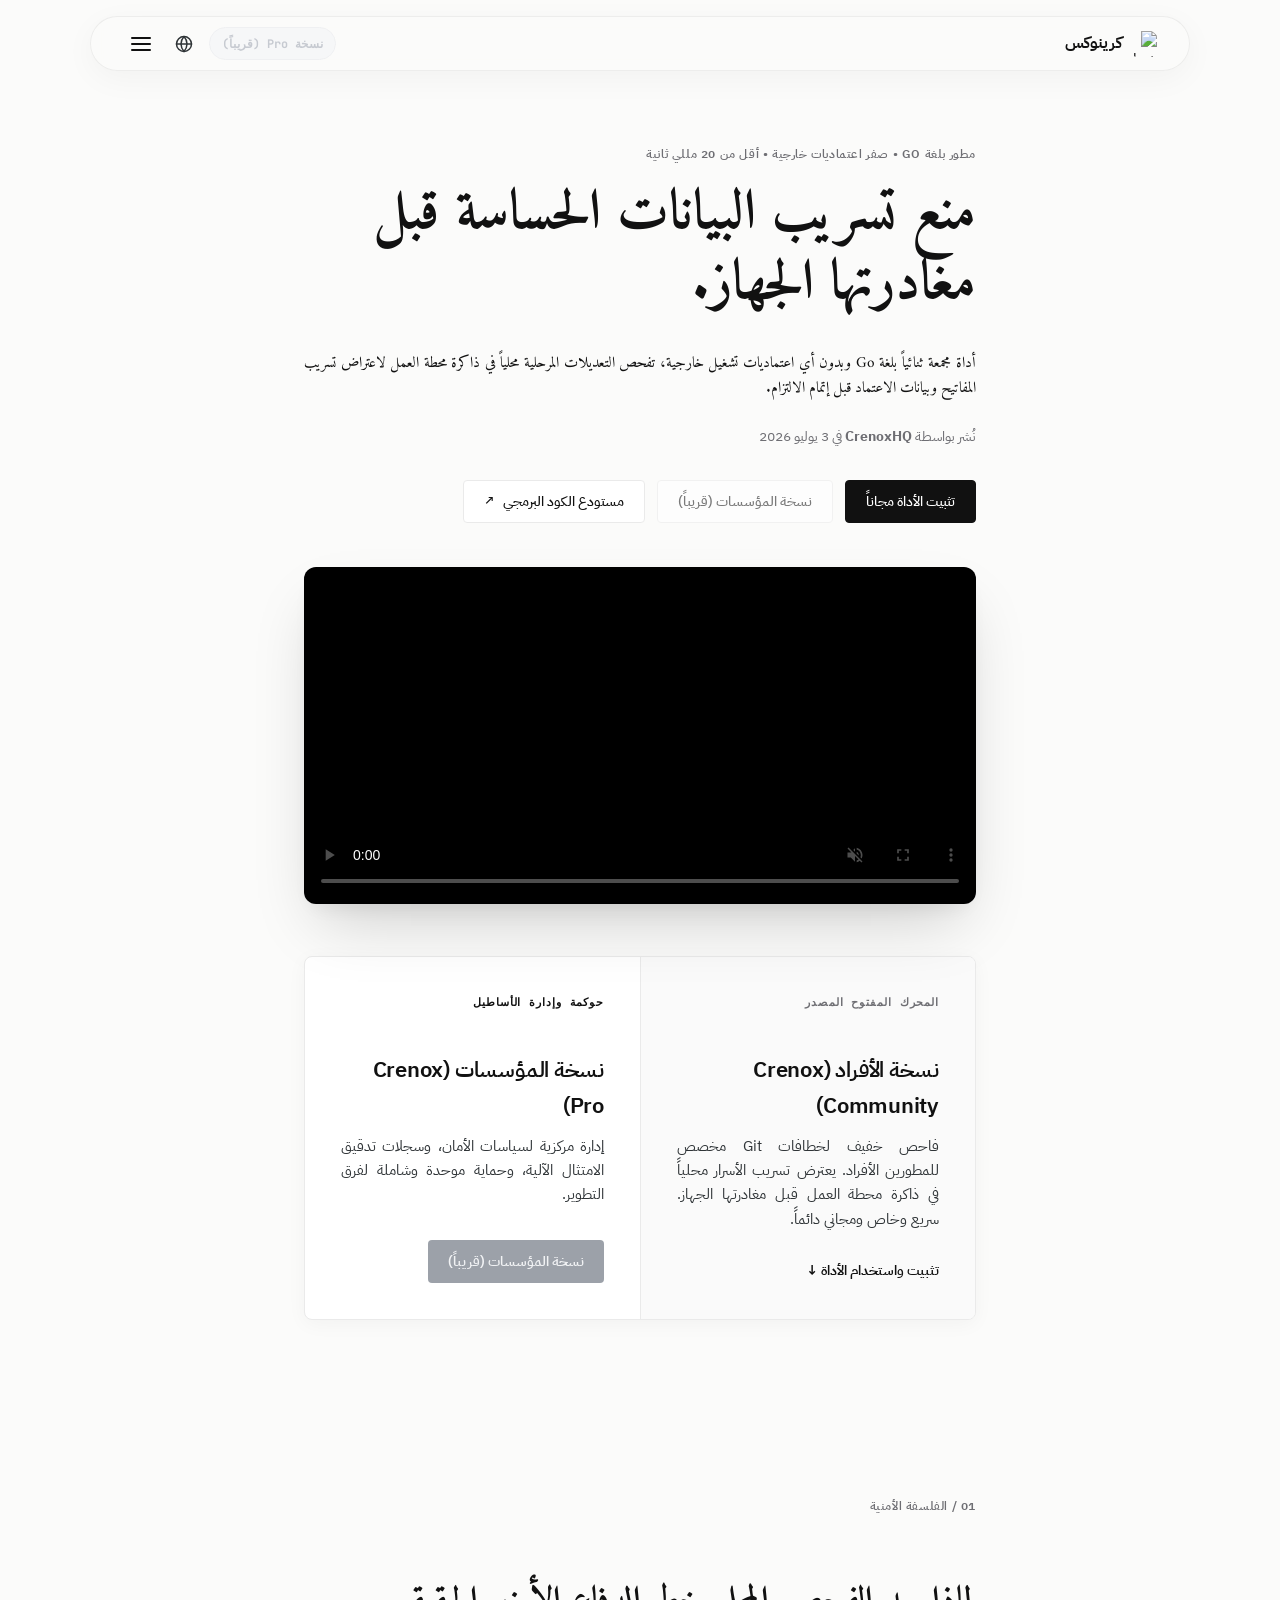
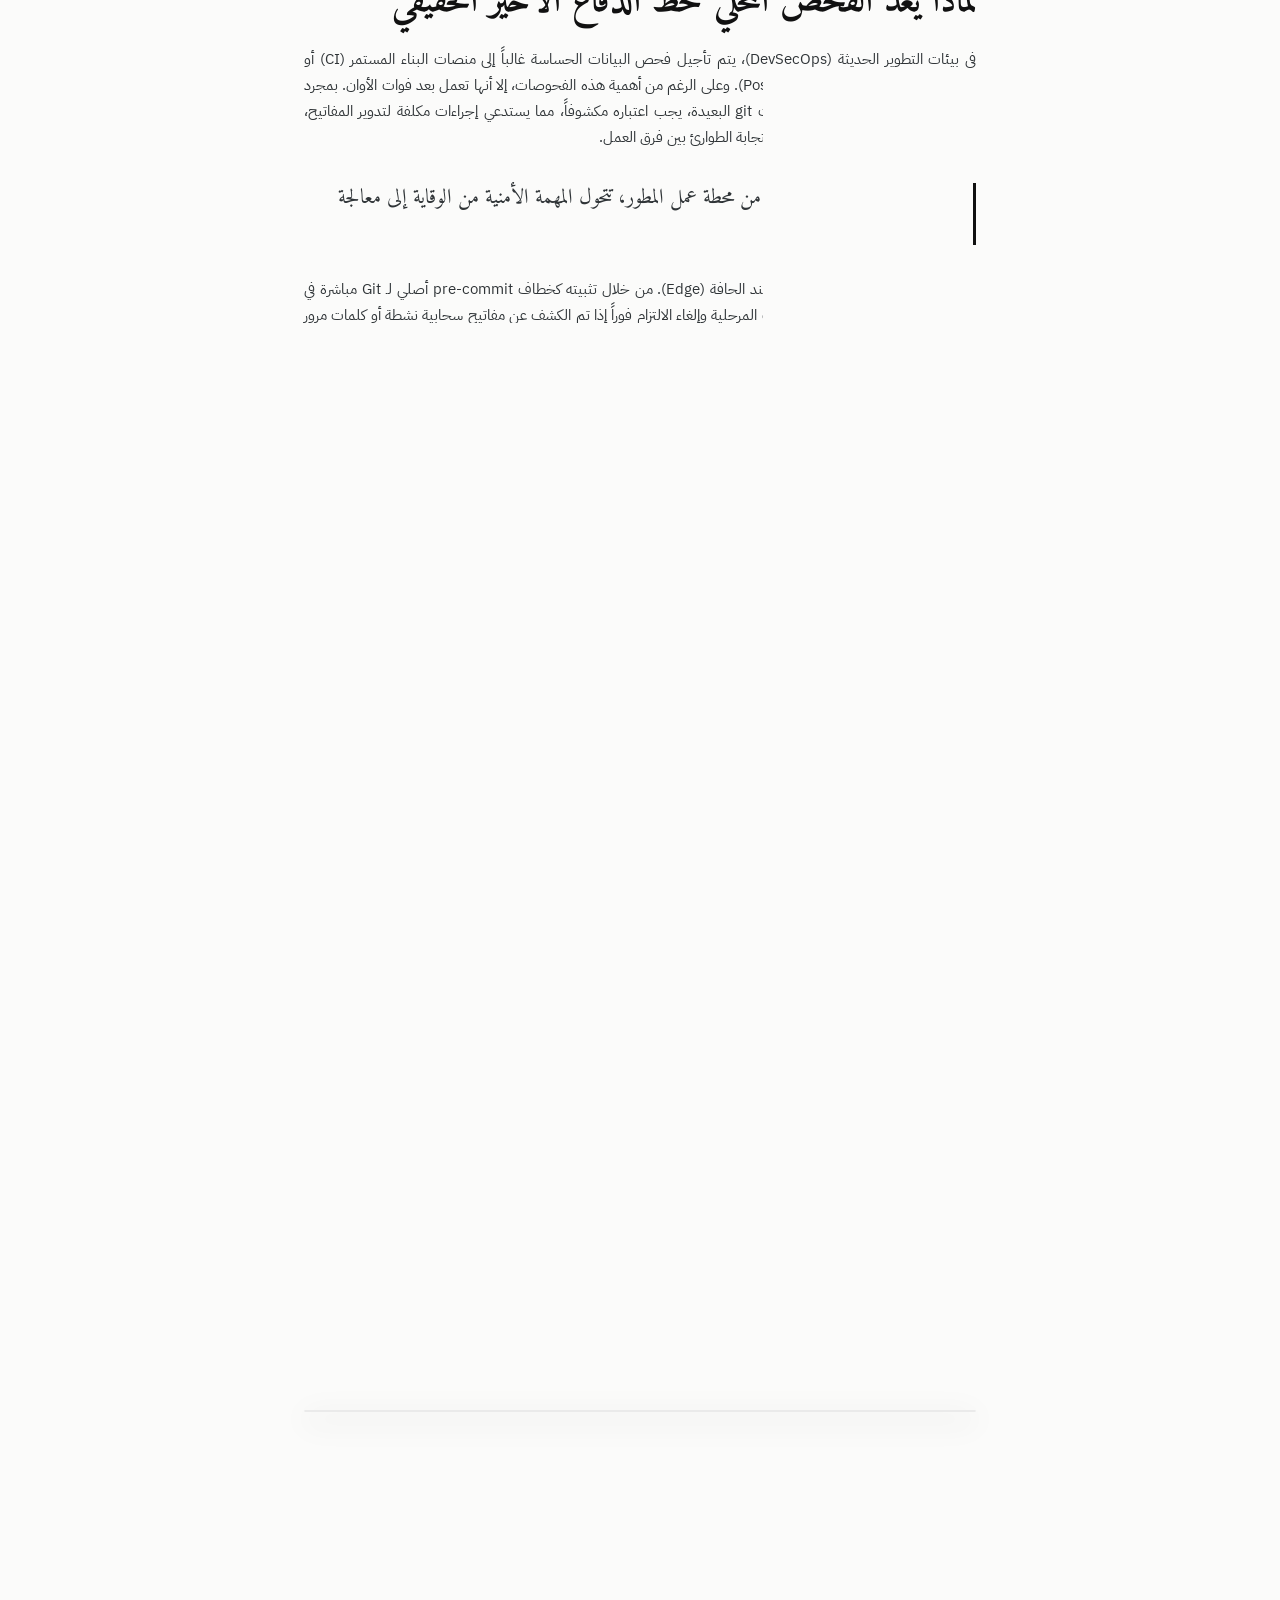
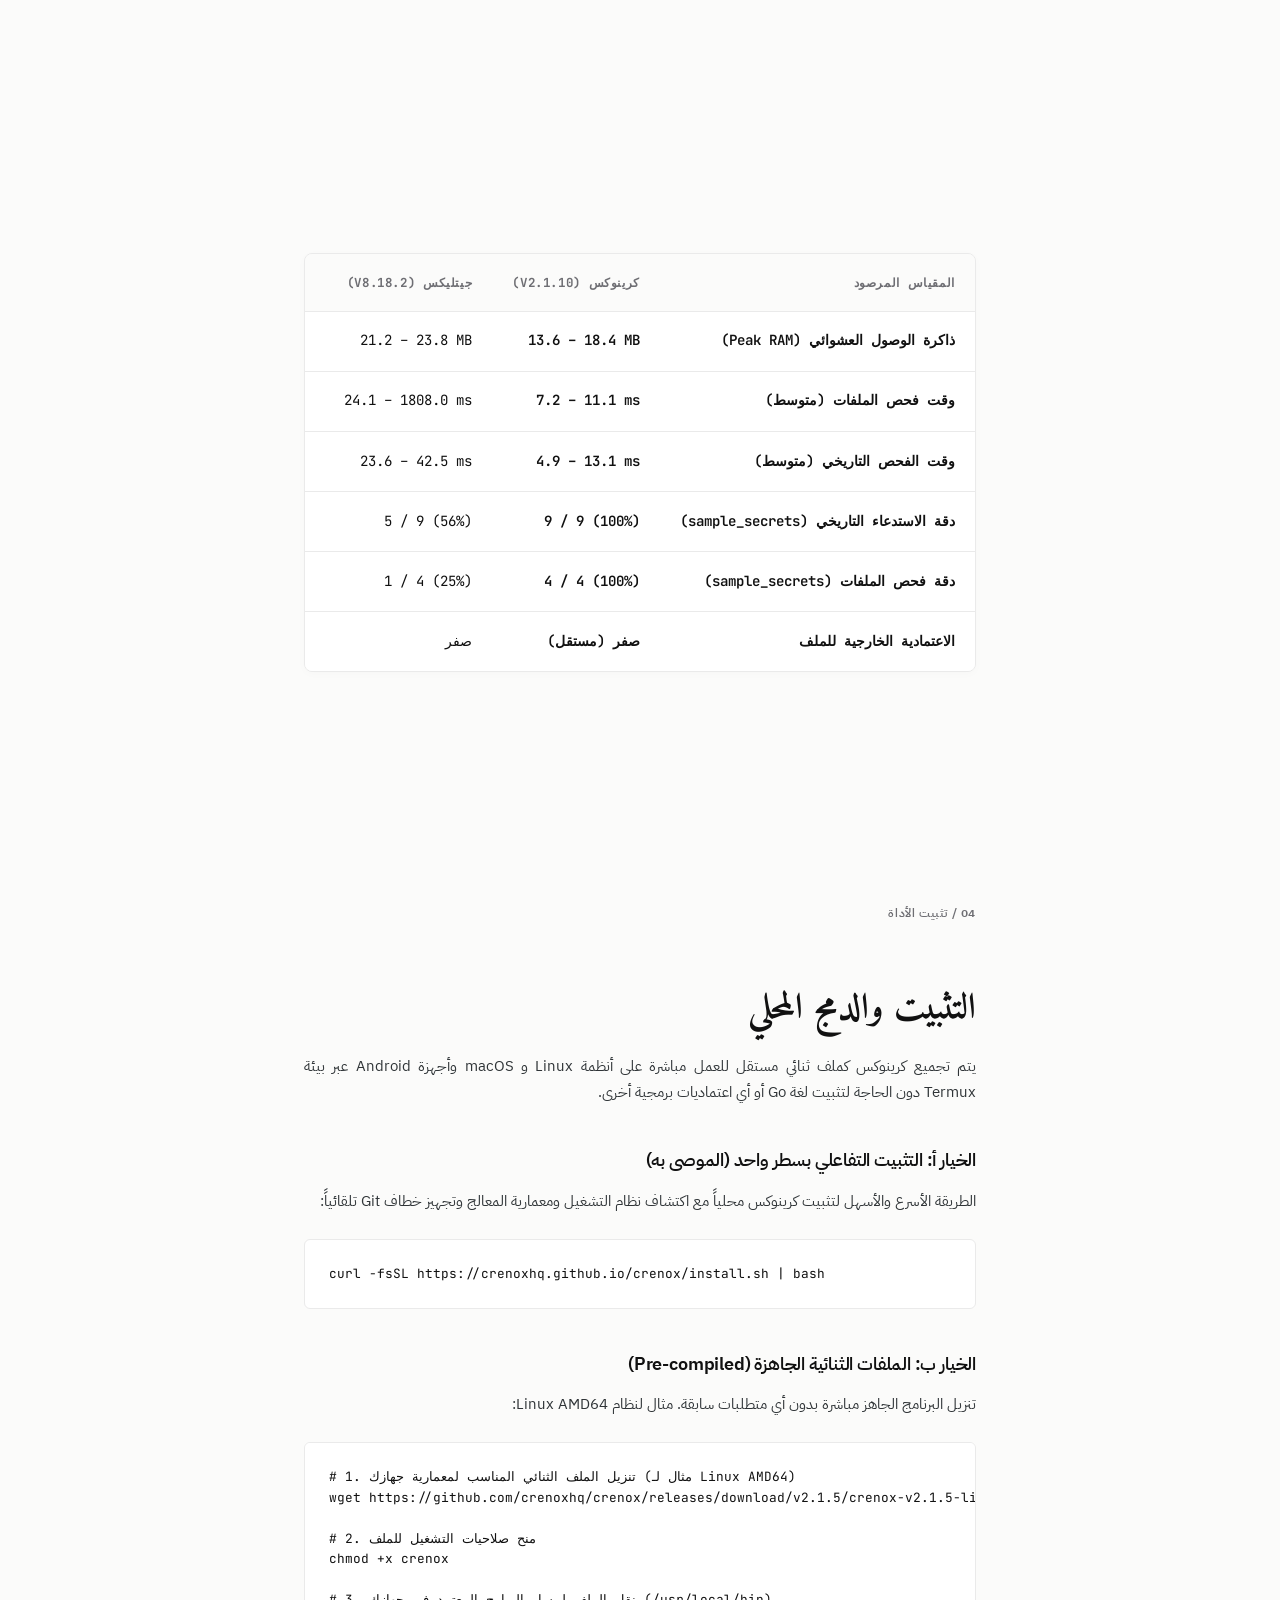
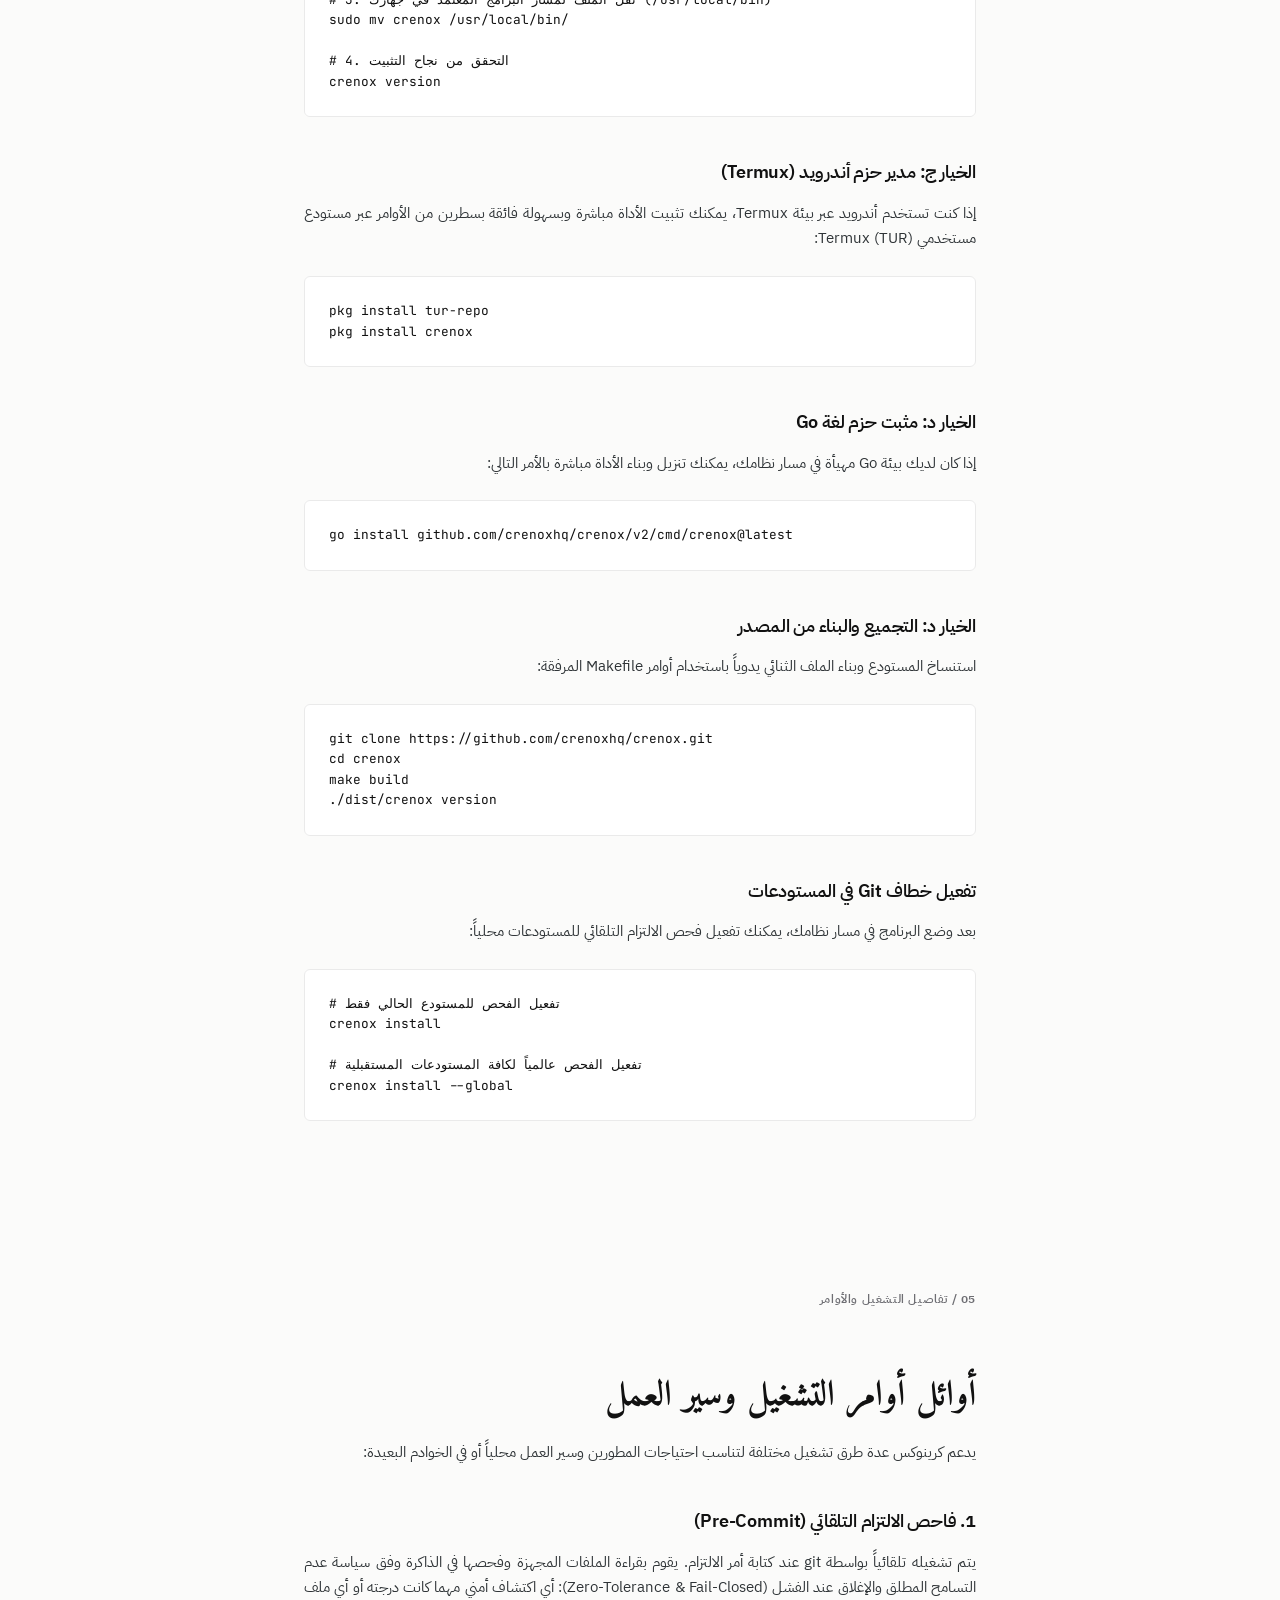
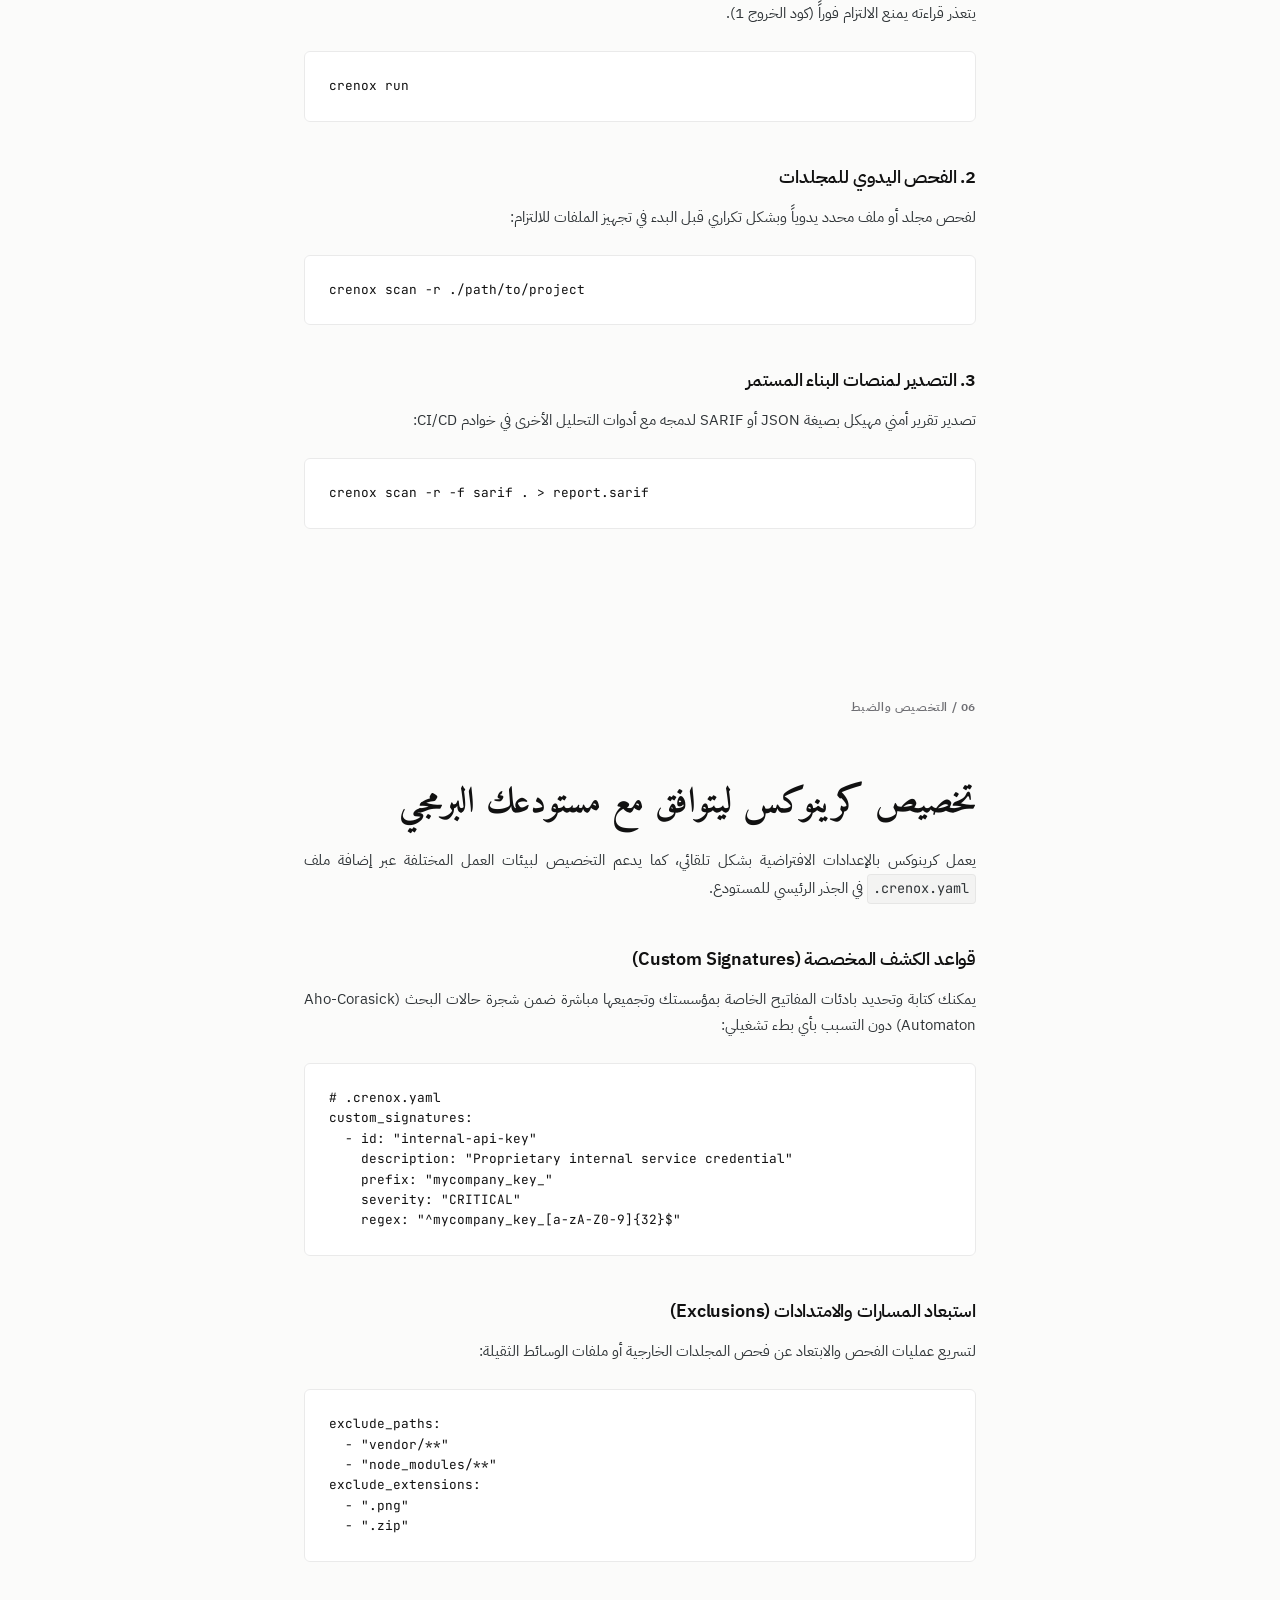
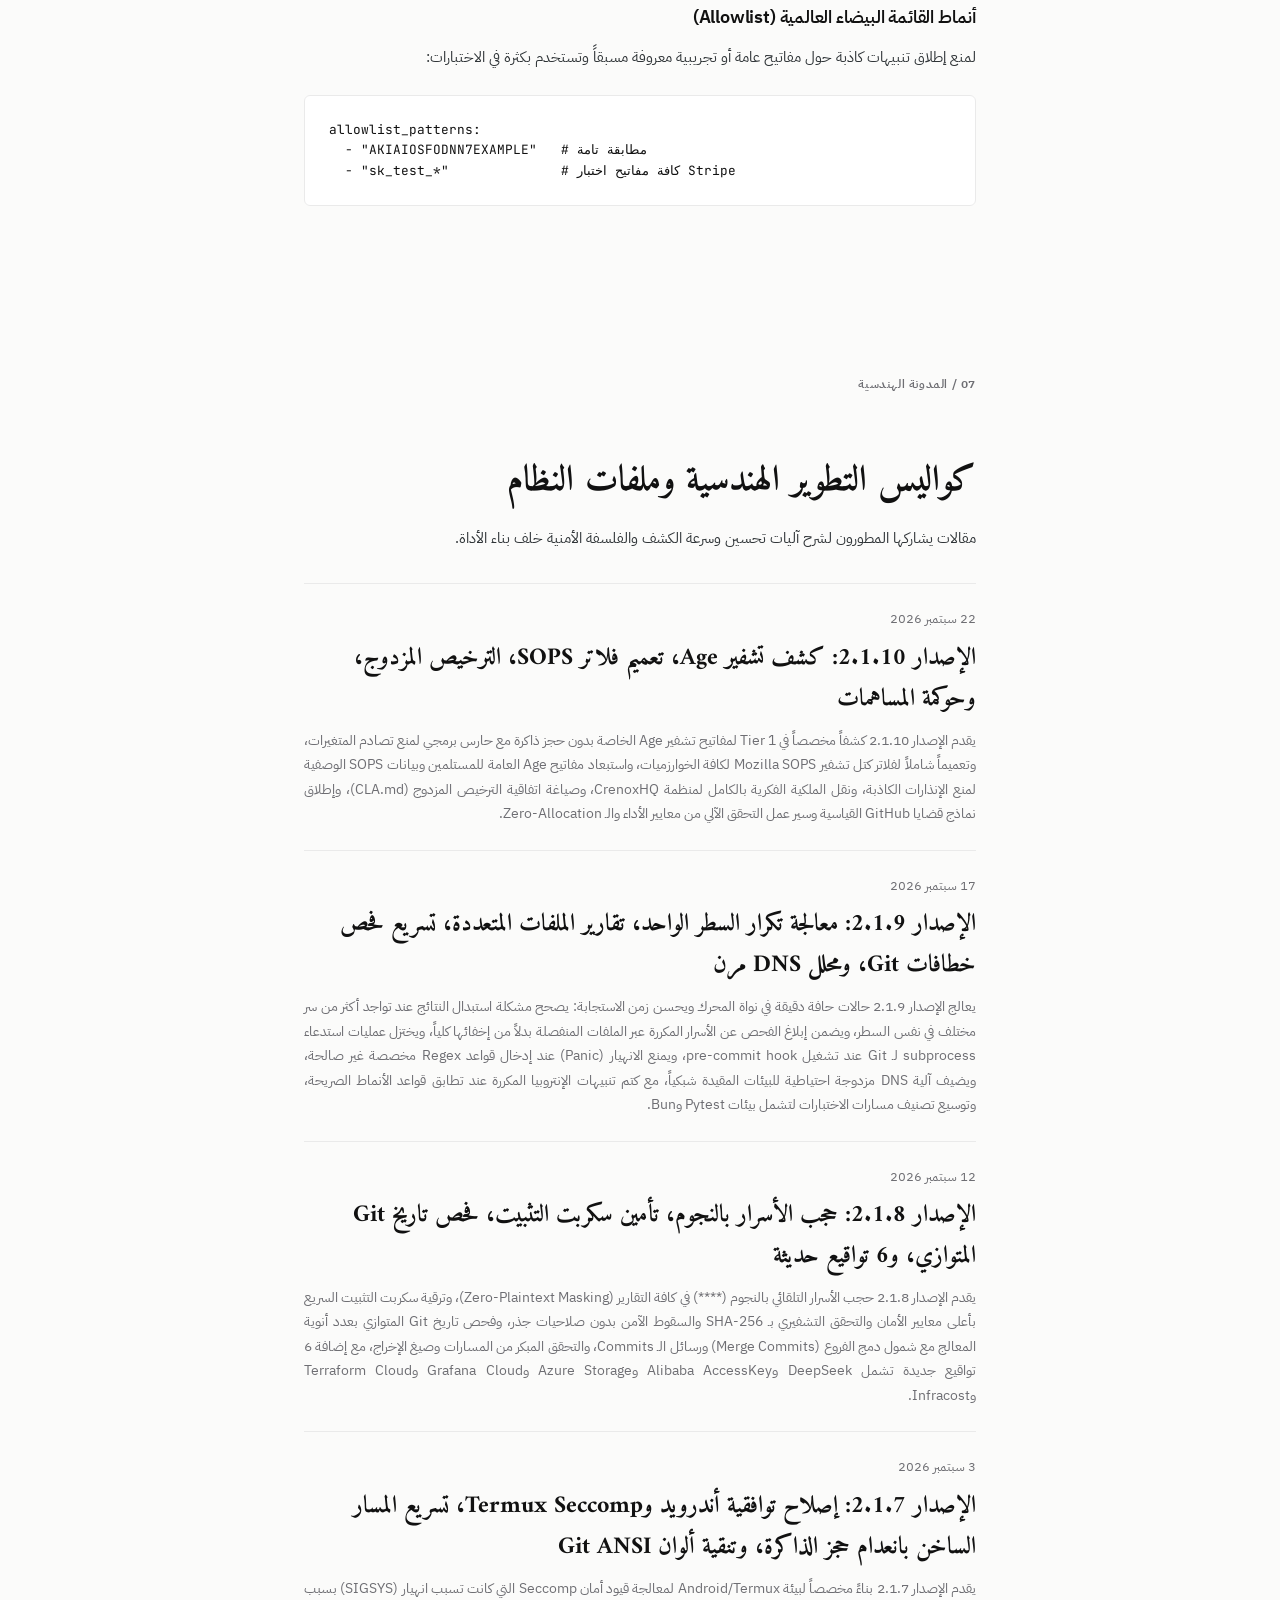
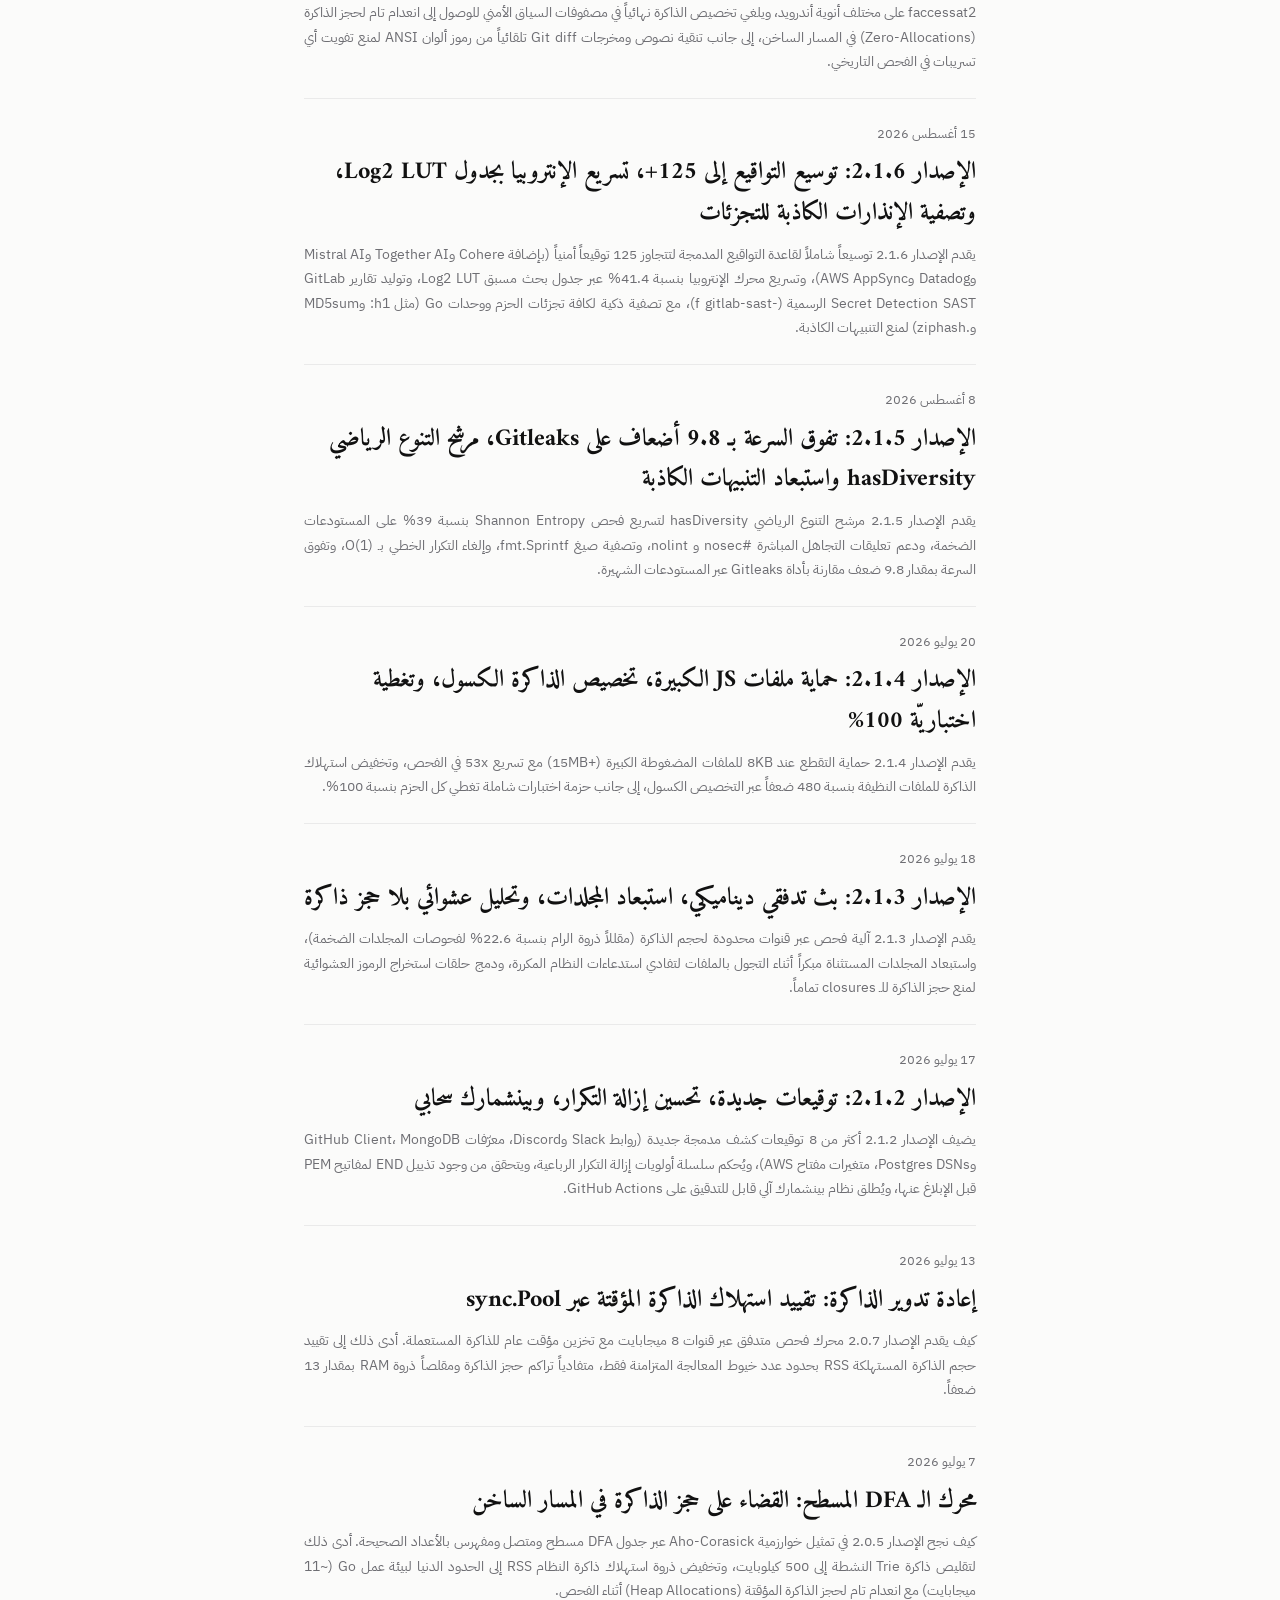
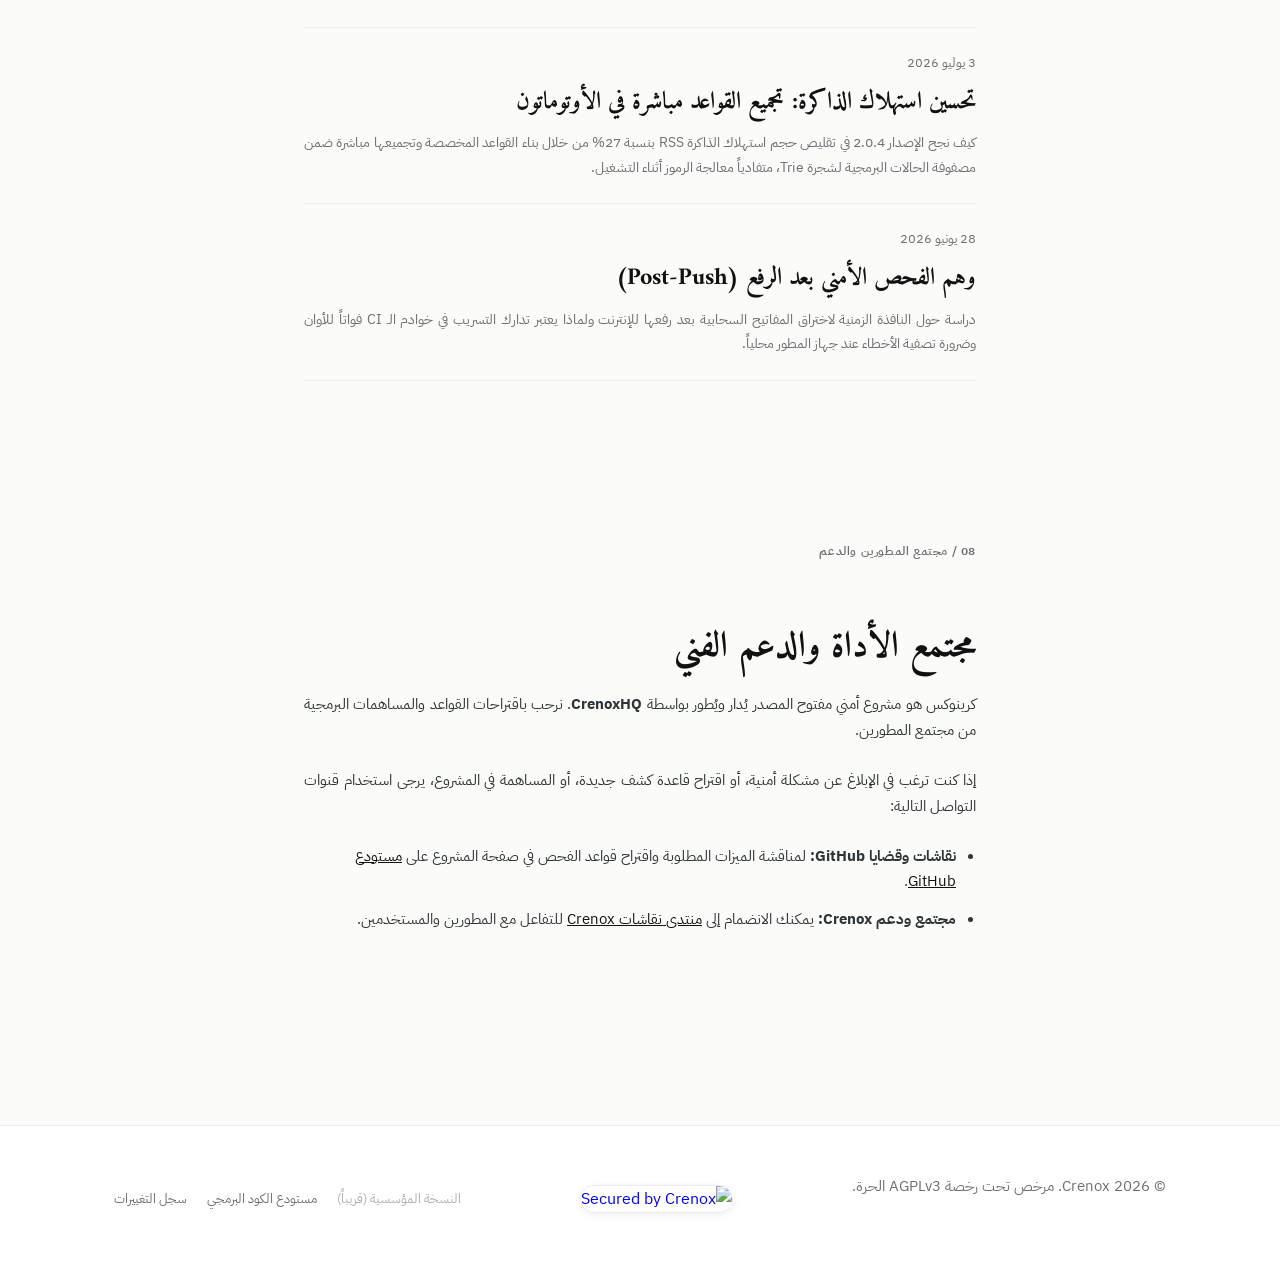
==== commit afca6b76: "docs: showcase pre-commit teaser demo and lock Crenox Pro preview actions" ====
--- a/docs/index-ar.html
+++ b/docs/index-ar.html
@@ -3,12 +3,12 @@
 <head>
     <meta charset="UTF-8">
     <meta name="viewport" content="width=device-width, initial-scale=1.0">
-    <title>كرينوكس (Crenox) — أفضل فاحص أسرار وكشف تسريب المفاتيح في Git | بديل Gitleaks</title>
+    <title>كرينوكس — فحص أسرار Git واعتراض التسريب في الذاكرة</title>
     
     <!-- Meta Descriptions for SEO -->
-    <meta name="description" content="كرينوكس هو فاحص أسرار سريع ومجاني ومفتوح المصدر بلغة Go. يكشف تسريب مفاتيح API وكلمات المرور والرموز السرية في مستودعات Git وخطافات Pre-commit في أقل من 20 مللي ثانية بدون استهلاك موارد. بديل Gitleaks فائق السرعة.">
-    <meta name="keywords" content="فاحص أسرار, فحص الأسرار البرمجية, كشف تسريب المفاتيح, فاحص مفاتيح API, بديل gitleaks, فحص git secrets, كشف كلمات المرور, فحص الثغرات, حماية الشيفرة البرمجية, secret scanner, git secret scanner, credentials scanner, pre-commit hook, gitleaks alternative, git-secrets alternative, SAST secret detection">
-    <meta name="author" content="crenoxhq">
+    <meta name="description" content="أداة كرينوكس (Crenox) لفحص أسرار Git محلياً بلغة Go بدون اعتماديات. فحص التعديلات في ذاكرة محطة العمل لمنع تسريب المفاتيح وبيانات الاعتماد قبل إتمام الالتزام.">
+    <meta name="keywords" content="كرينوكس, Crenox, Crenox Pro, فاحص أسرار, فحص الأسرار البرمجية, كشف تسريب المفاتيح, فاحص مفاتيح API, بديل gitleaks, فحص git secrets, كشف كلمات المرور, حماية الشيفرة البرمجية, pre-commit hook">
+    <meta name="author" content="CrenoxHQ">
     <meta name="robots" content="index, follow, max-snippet:-1, max-image-preview:large, max-video-preview:-1">
     <meta name="google-site-verification" content="googledc7329401f946fab">
     
@@ -23,15 +23,16 @@
     <!-- Open Graph / Facebook -->
     <meta property="og:type" content="website">
     <meta property="og:url" content="https://crenoxhq.github.io/crenox/index-ar.html">
-    <meta property="og:title" content="كرينوكس (Crenox) — فاحص أسرار Git وكشف تسريب المفاتيح في Pre-Commit">
-    <meta property="og:description" content="فاحص أسرار ومفاتيح برمجية فائق السرعة بلغة Go. يفحص مستودعات Git ويكشف أسرار ومفاتيح API في أقل من 20 مللي ثانية مع دعم كامل لتقارير GitLab SAST و SARIF.">
+    <meta property="og:title" content="كرينوكس — فحص أسرار Git واعتراض التسريب في الذاكرة">
+    <meta property="og:description" content="أداة فحص أسرار خفيفة بلغة Go وبدون أي متطلبات تشغيل. تحمي مستودعات Git من تسريب المفاتيح محلياً.">
     <meta property="og:image" content="https://crenoxhq.github.io/crenox/social-card.png">
+    <meta property="og:site_name" content="كرينوكس">
     <meta property="og:locale" content="ar_AR">
 
     <!-- Twitter Card -->
     <meta name="twitter:card" content="summary_large_image">
     <meta name="twitter:url" content="https://crenoxhq.github.io/crenox/index-ar.html">
-    <meta name="twitter:title" content="كرينوكس (Crenox) — فاحص أسرار Git فائق السرعة">
+    <meta name="twitter:title" content="كرينوكس — فحص أسرار Git محلياً">
     <meta name="twitter:description" content="أداة فحص أسرار خفيفة بلغة Go وبدون أي متطلبات تشغيل. تحمي مستودعات Git من تسريب المفاتيح محلياً.">
     <meta name="twitter:image" content="https://crenoxhq.github.io/crenox/social-card.png">
 
@@ -40,9 +41,9 @@
     {
       "@context": "https://schema.org",
       "@type": "SoftwareApplication",
-      "name": "Crenox",
-      "alternateName": ["Crenox Secret Scanner", "كرينوكس", "فاحص أسرار كرينوكس"],
-      "description": "فاحص أسرار وخطاف pre-commit أمني فائق السرعة بلغة Go لكشف تسريب المفاتيح وكلمات المرور والرموز السرية في Git محلياً.",
+      "name": "Crenox Pro",
+      "alternateName": ["Crenox Pro", "كرينوكس برو", "Crenox"],
+      "description": "منصة كرينوكس برو لفحص واعتراض أسرار Git محلياً بلغة Go بدون أي متطلبات تشغيل.",
       "operatingSystem": "Linux, macOS, Windows, Android (Termux)",
       "applicationCategory": "SecurityApplication",
       "softwareVersion": "2.1.10",
@@ -123,6 +124,7 @@
             </a>
             
             <div class="nav-controls">
+                <a href="pro.html" class="nav-enterprise-link nav-enterprise-disabled" aria-disabled="true" tabindex="-1" onclick="return false;" title="قريباً">نسخة Pro (قريباً)</a>
                 <a href="index.html" class="lang-switch-btn" aria-label="Switch to English" title="English">
                     <svg class="lang-icon" width="18" height="18" viewBox="0 0 24 24" fill="none" stroke="currentColor" stroke-width="2" stroke-linecap="round" stroke-linejoin="round">
                         <circle cx="12" cy="12" r="10"></circle>
@@ -138,6 +140,7 @@
             </div>
 
             <div class="nav-links" id="navLinks">
+                <a href="pro.html" class="nav-link nav-link-disabled" aria-disabled="true" tabindex="-1" onclick="return false;" title="قريباً">النسخة المؤسسية (قريباً)</a>
                 <a href="#philosophy" class="nav-link">الفلسفة الأمنية</a>
                 <a href="#pipeline" class="nav-link">البنية الهندسية</a>
                 <a href="#benchmarks" class="nav-link">الأداء والأرقام</a>
@@ -161,36 +164,56 @@
         <!-- Hero Section -->
         <article class="hero-section">
             <div class="eyebrow">
-                فاحص أسرار Git وكشف تسريب المفاتيح
-            </div>
-            <h1 class="hero-title">كرينوكس: أفضل فاحص أسرار وكشف تسريب المفاتيح وكلمات المرور في Git</h1>
-            <p class="text-lead">كرينوكس (Crenox) هو أقوى وأسرع <strong>فاحص أسرار (Secret Scanner)</strong> مكتوب بلغة Go وبدون أي اعتماديات خارجية. يفحص التعديلات المرحلية ويكتشف مفاتيح API المسربة وكلمات المرور والأسرار البرمجية في أقل من 20 مللي ثانية قبل رفعها إلى GitHub أو GitLab.</p>
+                مطور بلغة Go &bull; صفر اعتماديات خارجية &bull; أقل من 20 مللي ثانية
+            </div>
+            <h1 class="hero-title">منع تسريب البيانات الحساسة قبل مغادرتها الجهاز.</h1>
+            <p class="text-lead">أداة مجمعة ثنائياً بلغة Go وبدون أي اعتماديات تشغيل خارجية، تفحص التعديلات المرحلية محلياً في ذاكرة محطة العمل لاعتراض تسريب المفاتيح وبيانات الاعتماد قبل إتمام الالتزام.</p>
             
-            <p class="text-muted" style="font-size: 0.85rem; margin-top: -1rem;">نُشر بواسطة <strong>crenoxhq</strong> في 3 يوليو 2026</p>
+            <p class="text-muted" style="font-size: 0.85rem; margin-top: -1rem;">نُشر بواسطة <strong>CrenoxHQ</strong> في 3 يوليو 2026</p>
 
             <div class="hero-actions">
-                <a href="#installation" class="btn btn-primary">تثبيت الأداة</a>
+                <a href="#installation" class="btn btn-primary">تثبيت الأداة مجاناً</a>
+                <a href="pro.html" class="btn btn-secondary btn-disabled" aria-disabled="true" tabindex="-1" onclick="return false;" title="قريباً">
+                    نسخة المؤسسات (قريباً)
+                </a>
                 <a href="https://github.com/crenoxhq/crenox" target="_blank" class="btn btn-secondary">
                     مستودع الكود البرمجي
                     <span class="btn-icon">↗</span>
                 </a>
             </div>
-            
-            <div style="margin-top: 2rem; display: flex; align-items: center;">
-                <a href="https://www.producthunt.com/products/crenox-leak-secret-scanner?embed=true&amp;utm_source=badge-featured&amp;utm_medium=badge&amp;utm_campaign=badge-crenox-secret-scanner" target="_blank" rel="noopener noreferrer"><img alt="Crenox Secret Scanner - Context-aware Git secret scanner in Go | Product Hunt" width="250" height="54" src="https://api.producthunt.com/widgets/embed-image/v1/featured.svg?post_id=1196224&amp;theme=neutral&amp;t=1784131078630" style="width: 250px; height: 54px; border-radius: 6px;"></a>
-            </div>
-
-            <!-- بطاقة تعريفية بالنسخة المؤسسية Pro -->
-            <div class="pro-callout-card">
-                <div class="pro-callout-content" style="max-width: 100%;">
-                    <div class="pro-callout-badge">
-                        <span class="pro-badge-dot"></span>
-                        قيد التطوير حالياً &bull; إدارة أساطيل المطورين المؤسسية
+
+
+            <!-- Video Demonstration -->
+            <div class="hero-video-frame">
+                <video class="hero-video-player" autoplay loop muted playsinline controls preload="metadata" poster="logo.png">
+                    <source src="crenox-demo.mp4" type="video/mp4">
+                    متصفحك لا يدعم تشغيل الفيديو.
+                </video>
+            </div>
+
+            <!-- مقارنة معمارية واضحة وفاصلة بين النسخة المفتوحة والنسخة المؤسسية -->
+            <div class="tier-bridge-card">
+                <div class="tier-bridge-side">
+                    <div>
+                        <div class="tier-bridge-tag">المحرك المفتوح المصدر</div>
+                        <h3 class="tier-bridge-heading">نسخة الأفراد (Crenox Community)</h3>
+                        <p class="tier-bridge-desc">
+                            فاحص خفيف لخطافات Git مخصص للمطورين الأفراد. يعترض تسريب الأسرار محلياً في ذاكرة محطة العمل قبل مغادرتها الجهاز. سريع وخاص ومجاني دائماً.
+                        </p>
                     </div>
-                    <h2 class="pro-callout-title">نسخة Crenox Pro المؤسسية &mdash; قيد التطوير</h2>
-                    <p class="pro-callout-desc">
-                        يعمل فريقنا حالياً على تطوير نسخة Crenox Pro: منصة مؤسسية ذاتية الاستضافة ومعزولة تماماً (Air-Gapped) لإدارة أساطيل المطورين ومزامنة السياسات المركزية وسجلات التدقيق الموحدة. سيتم الإعلان عن كافة التفاصيل فور اكتمال مرحلة التطوير.
-                    </p>
+                    <a href="#installation" class="tier-bridge-action">تثبيت واستخدام الأداة &darr;</a>
+                </div>
+                <div class="tier-bridge-side">
+                    <div>
+                        <div class="tier-bridge-tag pro">حوكمة وإدارة الأساطيل</div>
+                        <h3 class="tier-bridge-heading">نسخة المؤسسات (Crenox Pro)</h3>
+                        <p class="tier-bridge-desc">
+                            إدارة مركزية لسياسات الأمان، وسجلات تدقيق الامتثال الآلية، وحماية موحدة وشاملة لفرق التطوير.
+                        </p>
+                    </div>
+                    <a href="pro.html" class="tier-bridge-btn-pro tier-bridge-btn-disabled" aria-disabled="true" tabindex="-1" onclick="return false;" title="قريباً">
+                        نسخة المؤسسات (قريباً)
+                    </a>
                 </div>
             </div>
         </article>
@@ -526,6 +549,7 @@
                 </a>
             </div>
             <div class="footer-links">
+                <a href="pro.html" class="footer-link footer-link-disabled" aria-disabled="true" tabindex="-1" onclick="return false;" title="قريباً">النسخة المؤسسية (قريباً)</a>
                 <a href="https://github.com/crenoxhq/crenox" target="_blank" class="footer-link">مستودع الكود البرمجي</a>
                 <a href="https://github.com/crenoxhq/crenox/blob/main/CHANGELOG.md" target="_blank" class="footer-link">سجل التغييرات</a>
             </div>
--- a/docs/style.css
+++ b/docs/style.css
@@ -950,3 +950,185 @@
         white-space: nowrap;
     }
 }
+
+/* --- High-End Cinematic Video Showcase --- */
+.hero-video-frame {
+    margin: 2.75rem auto 3.25rem auto;
+    position: relative;
+    max-width: 900px;
+    background: #000000;
+    border-radius: 12px;
+    border: 1px solid rgba(0, 0, 0, 0.1);
+    box-shadow: 0 30px 60px -15px rgba(0, 0, 0, 0.18), 0 10px 24px -8px rgba(0, 0, 0, 0.08);
+    overflow: hidden;
+    line-height: 0;
+}
+
+.hero-video-player {
+    width: 100%;
+    height: auto;
+    display: block;
+    max-height: 520px;
+    background: #000000;
+    outline: none;
+    object-fit: cover;
+}
+
+/* --- Discreet Enterprise Pro Nav Link --- */
+.nav-enterprise-link {
+    font-family: var(--font-mono);
+    font-size: 0.74rem;
+    font-weight: 700;
+    color: var(--color-text-primary);
+    text-decoration: none;
+    background: #F1F5F9;
+    padding: 0.35rem 0.75rem;
+    border-radius: 100px;
+    border: 1px solid var(--color-border);
+    transition: var(--transition-clean);
+    white-space: nowrap;
+}
+
+.nav-enterprise-link:hover {
+    background: #E2E8F0;
+    border-color: #CBD5E1;
+}
+
+/* --- Edition Architecture Bridge Card --- */
+.tier-bridge-card {
+    display: grid;
+    grid-template-columns: 1fr 1fr;
+    gap: 0;
+    background: #FFFFFF;
+    border: 1px solid var(--color-border);
+    border-radius: 8px;
+    margin: 3rem 0;
+    box-shadow: 0 4px 20px rgba(0, 0, 0, 0.04);
+    overflow: hidden;
+}
+
+@media (max-width: 768px) {
+    .tier-bridge-card {
+        grid-template-columns: 1fr;
+    }
+}
+
+.tier-bridge-side {
+    padding: 2.25rem 2.25rem;
+    display: flex;
+    flex-direction: column;
+    justify-content: space-between;
+}
+
+.tier-bridge-side:first-child {
+    background: #FAFAFA;
+    border-right: 1px solid var(--color-border);
+}
+
+html[dir="rtl"] .tier-bridge-side:first-child {
+    border-right: none;
+    border-left: 1px solid var(--color-border);
+}
+
+@media (max-width: 768px) {
+    .tier-bridge-side:first-child {
+        border-right: none;
+        border-bottom: 1px solid var(--color-border);
+    }
+    html[dir="rtl"] .tier-bridge-side:first-child {
+        border-left: none;
+        border-bottom: 1px solid var(--color-border);
+    }
+}
+
+.tier-bridge-tag {
+    font-family: var(--font-mono);
+    font-size: 0.7rem;
+    font-weight: 700;
+    text-transform: uppercase;
+    letter-spacing: 0.08em;
+    color: var(--color-text-muted);
+    margin-bottom: 0.5rem;
+}
+
+.tier-bridge-tag.pro {
+    color: var(--color-text-primary);
+}
+
+.tier-bridge-heading {
+    font-size: 1.35rem;
+    font-weight: 700;
+    color: var(--color-text-primary);
+    margin-bottom: 0.55rem;
+    letter-spacing: -0.01em;
+}
+
+.tier-bridge-desc {
+    font-size: 0.92rem;
+    color: var(--color-text-secondary);
+    line-height: 1.6;
+    margin-bottom: 1.75rem;
+    flex-grow: 1;
+}
+
+.tier-bridge-action {
+    display: inline-flex;
+    align-items: center;
+    gap: 0.4rem;
+    font-size: 0.88rem;
+    font-weight: 600;
+    text-decoration: none;
+    color: var(--color-text-primary);
+}
+
+.tier-bridge-action:hover {
+    text-decoration: underline;
+    text-underline-offset: 3px;
+}
+
+.tier-bridge-btn-pro {
+    background: #111111;
+    color: #FFFFFF !important;
+    padding: 0.6rem 1.25rem;
+    border-radius: 4px;
+    font-size: 0.88rem;
+    font-weight: 600;
+    text-decoration: none;
+    display: inline-flex;
+    align-items: center;
+    gap: 0.45rem;
+    align-self: flex-start;
+    transition: var(--transition-clean);
+}
+
+.tier-bridge-btn-pro:hover {
+    background: #333333;
+}
+
+/* --- Disabled Pro States --- */
+.btn-disabled,
+.tier-bridge-btn-disabled,
+.nav-enterprise-disabled,
+.nav-link-disabled,
+.footer-link-disabled {
+    opacity: 0.55 !important;
+    cursor: not-allowed !important;
+    pointer-events: none !important;
+    user-select: none !important;
+}
+
+.tier-bridge-btn-pro.tier-bridge-btn-disabled {
+    background: #4B5563 !important;
+    color: #E5E7EB !important;
+}
+
+.nav-enterprise-link.nav-enterprise-disabled {
+    background: #F3F4F6 !important;
+    color: #9CA3AF !important;
+    border-color: #E5E7EB !important;
+}
+
+
+
+
+
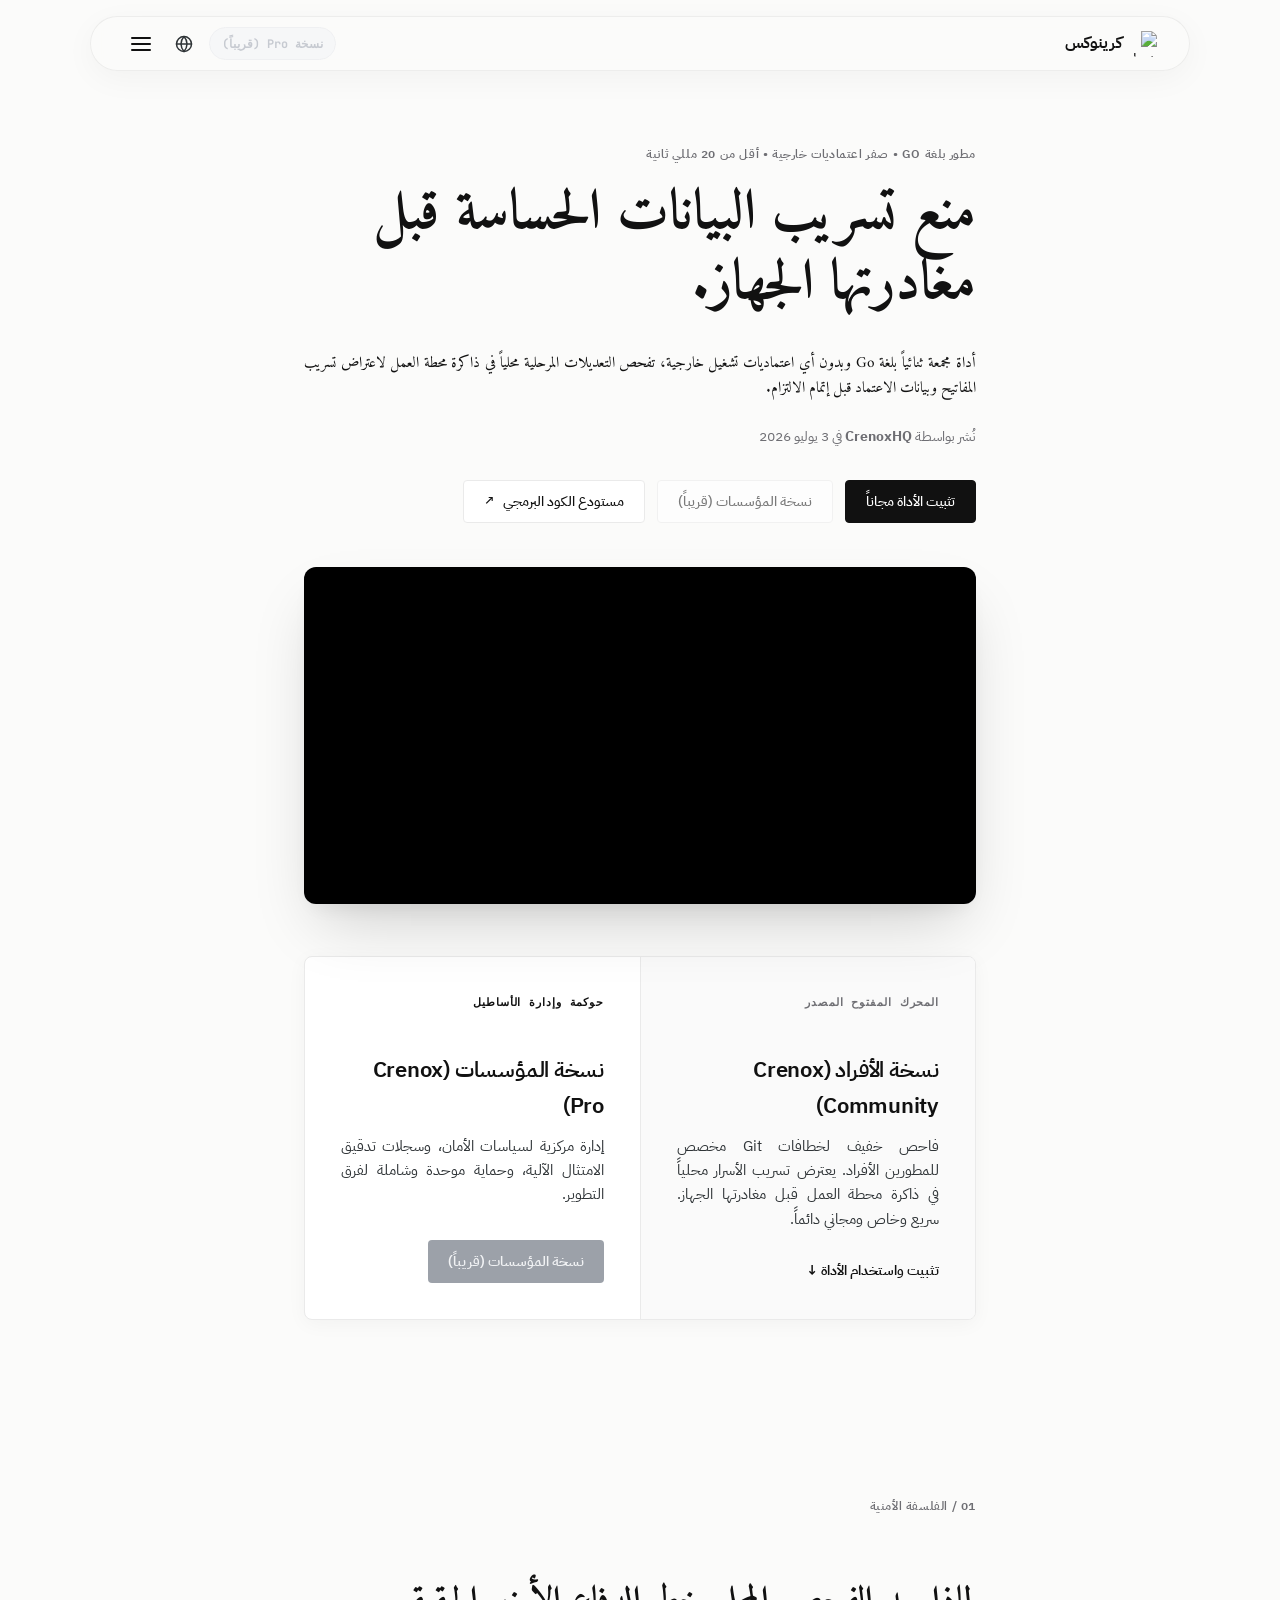
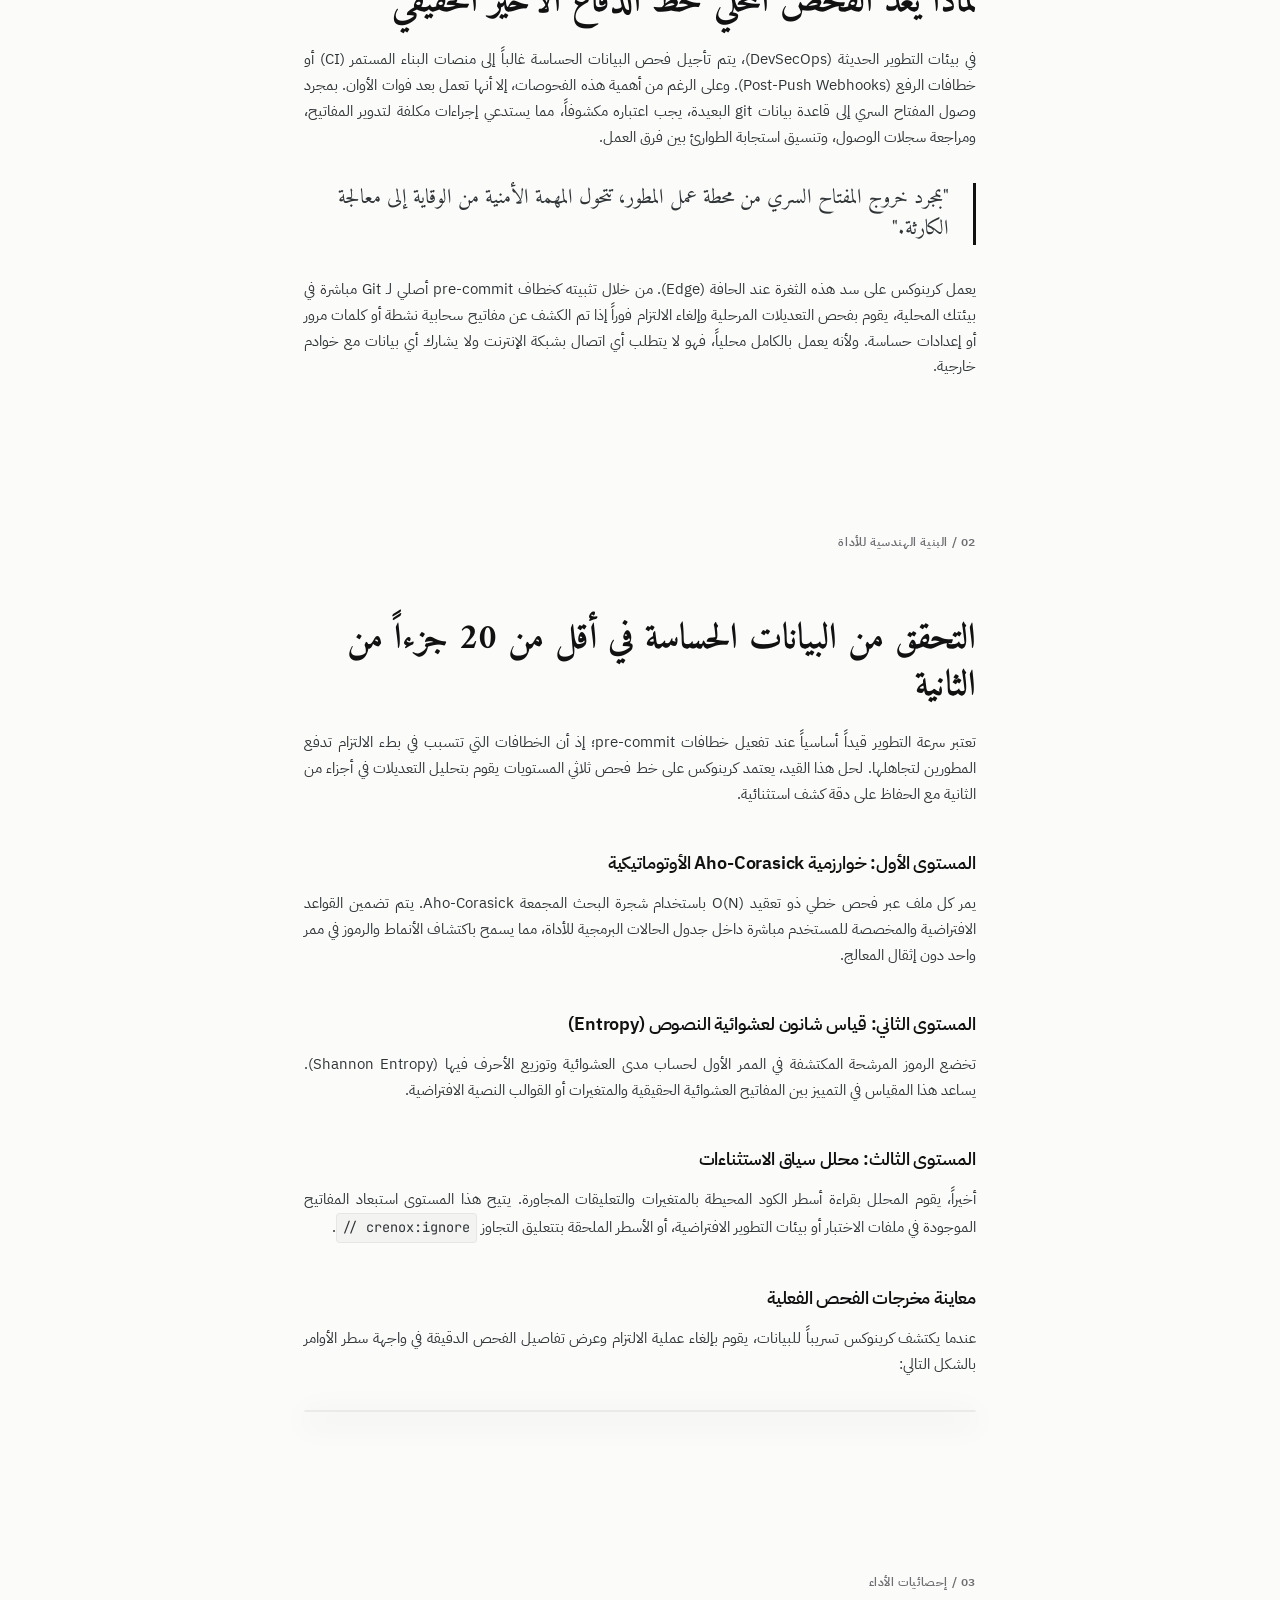
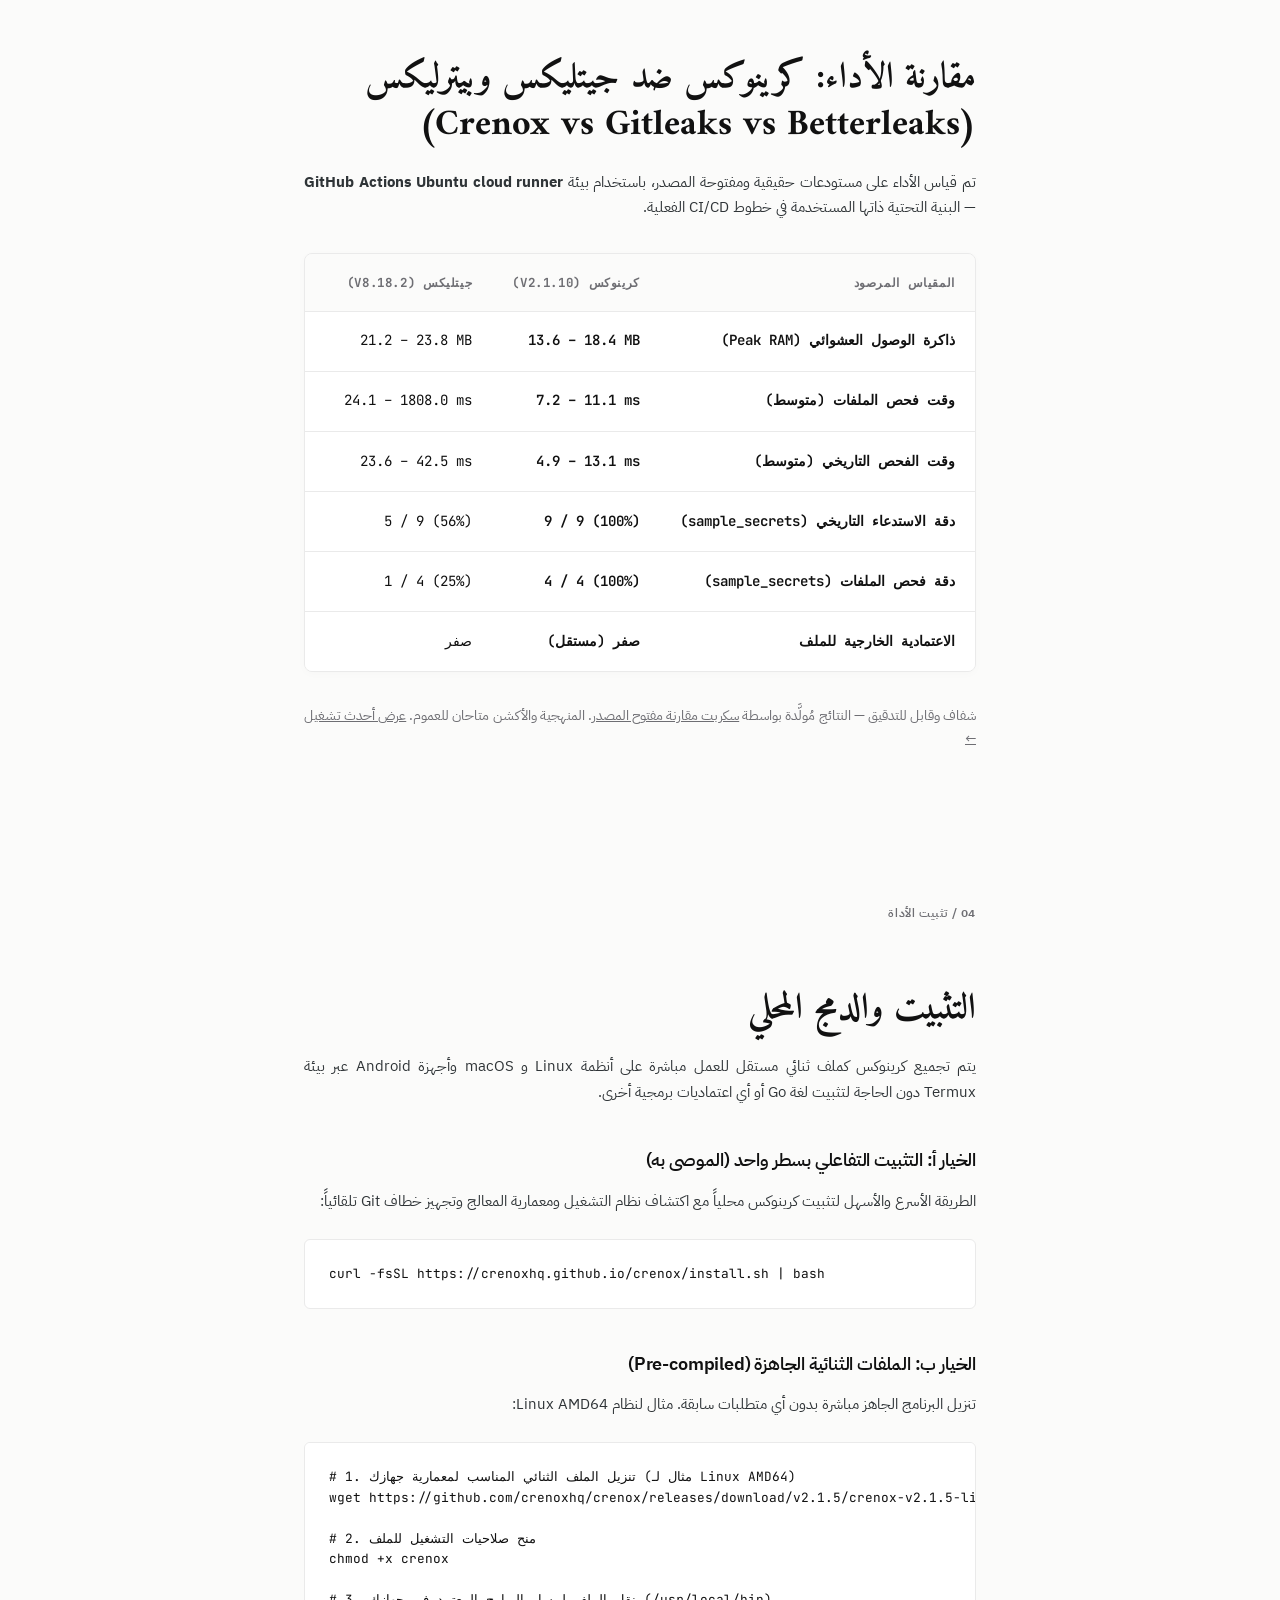
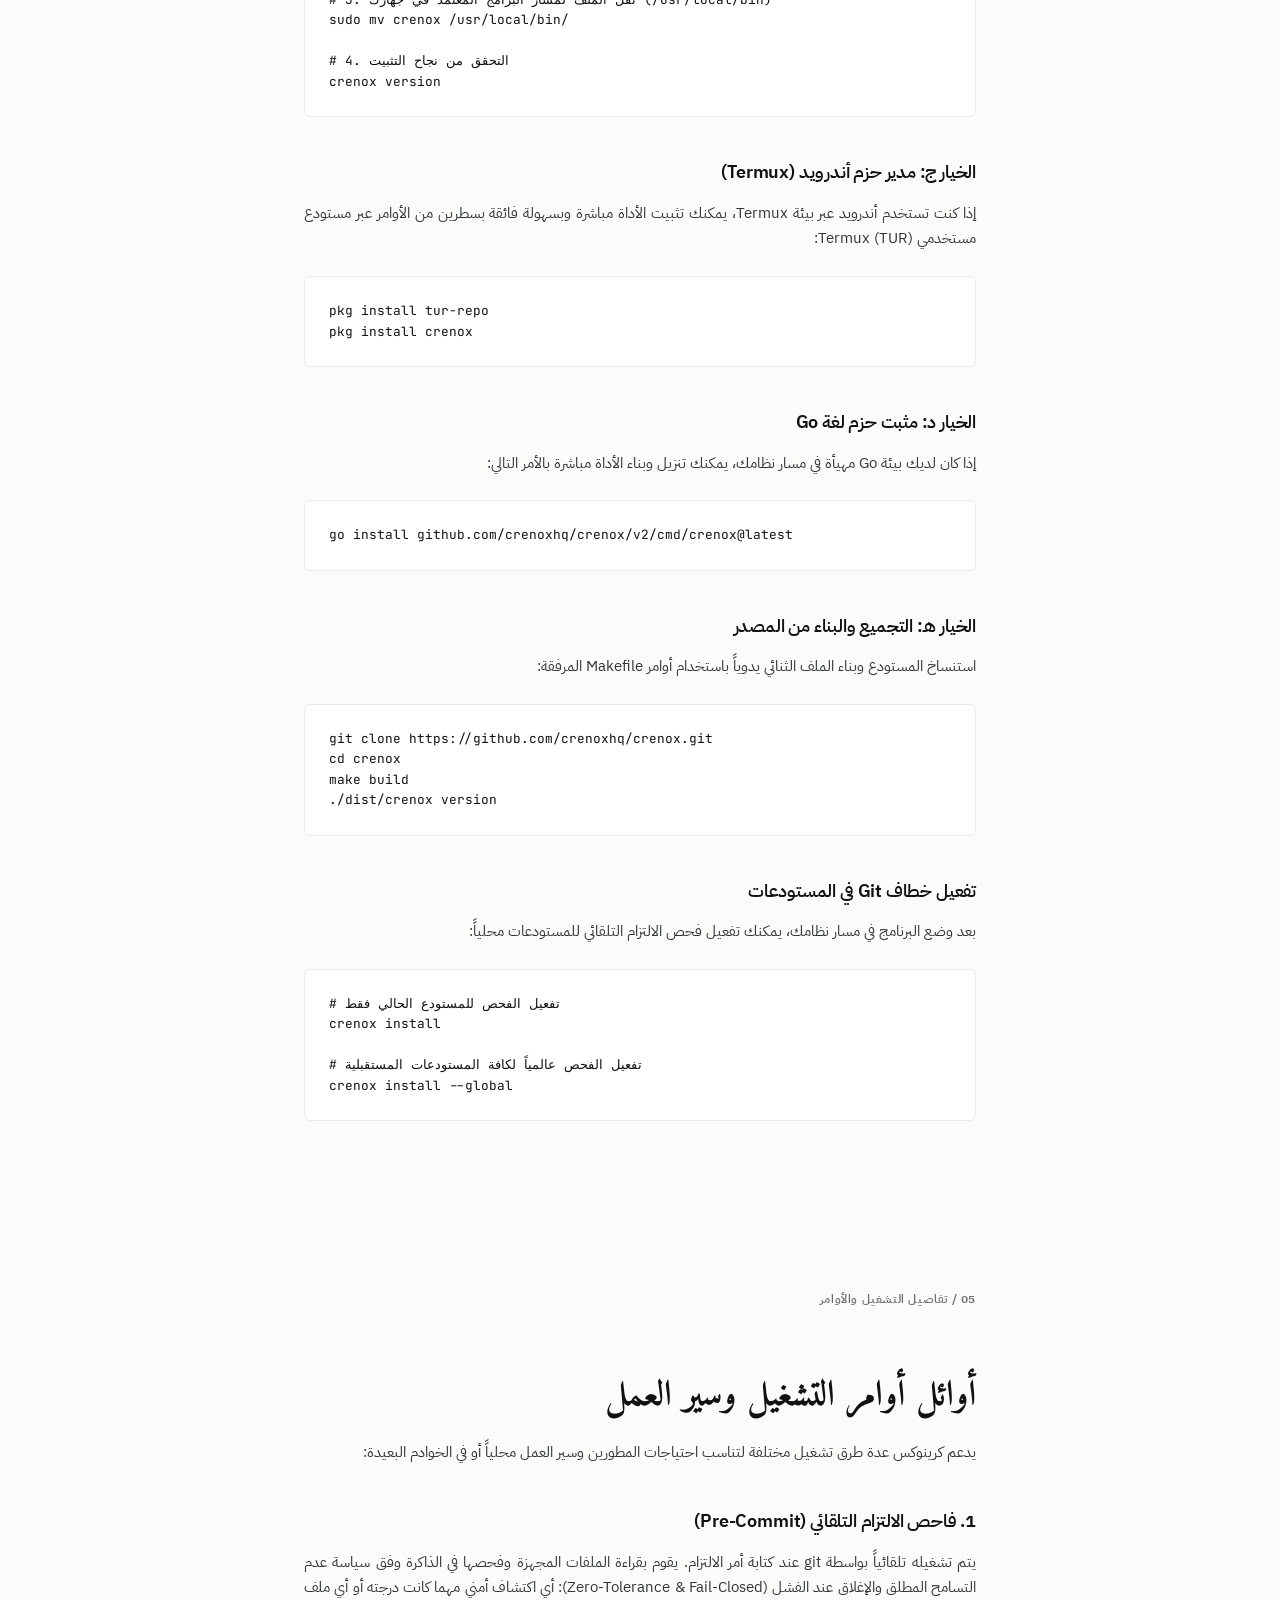
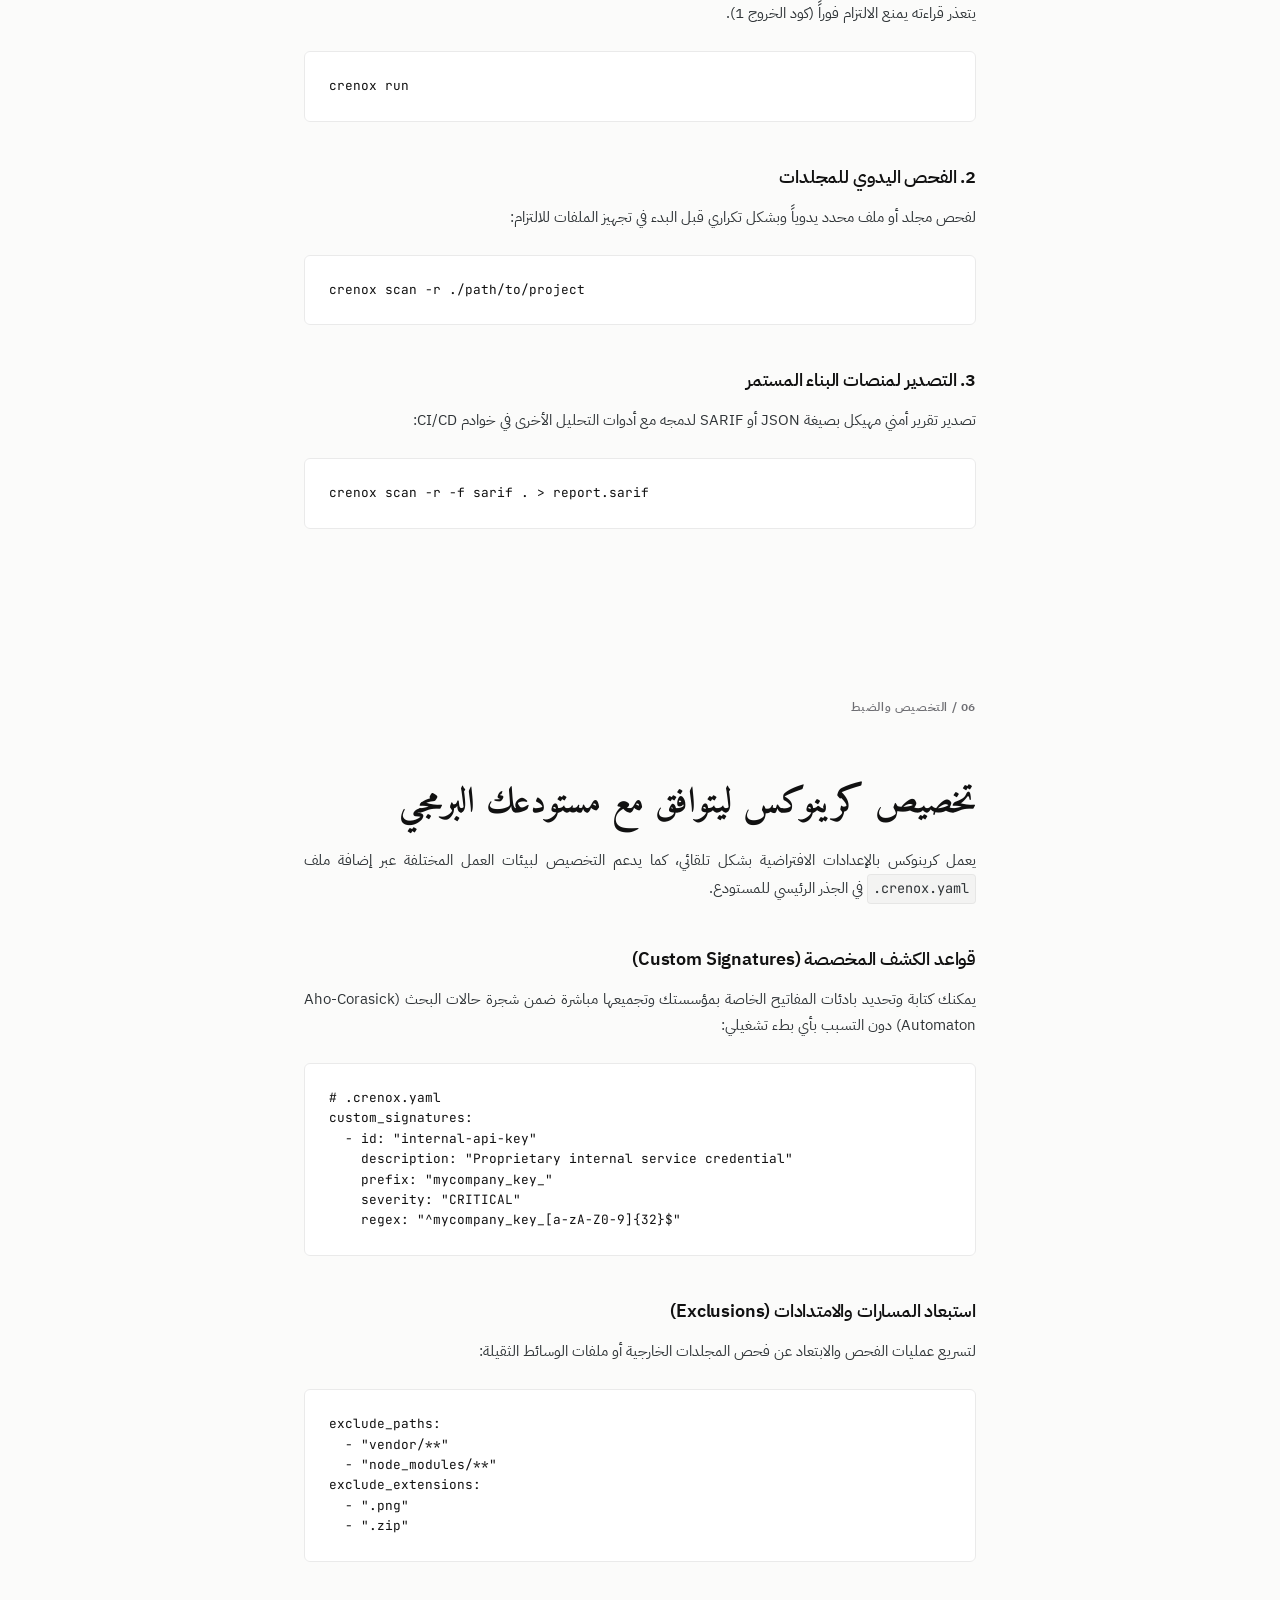
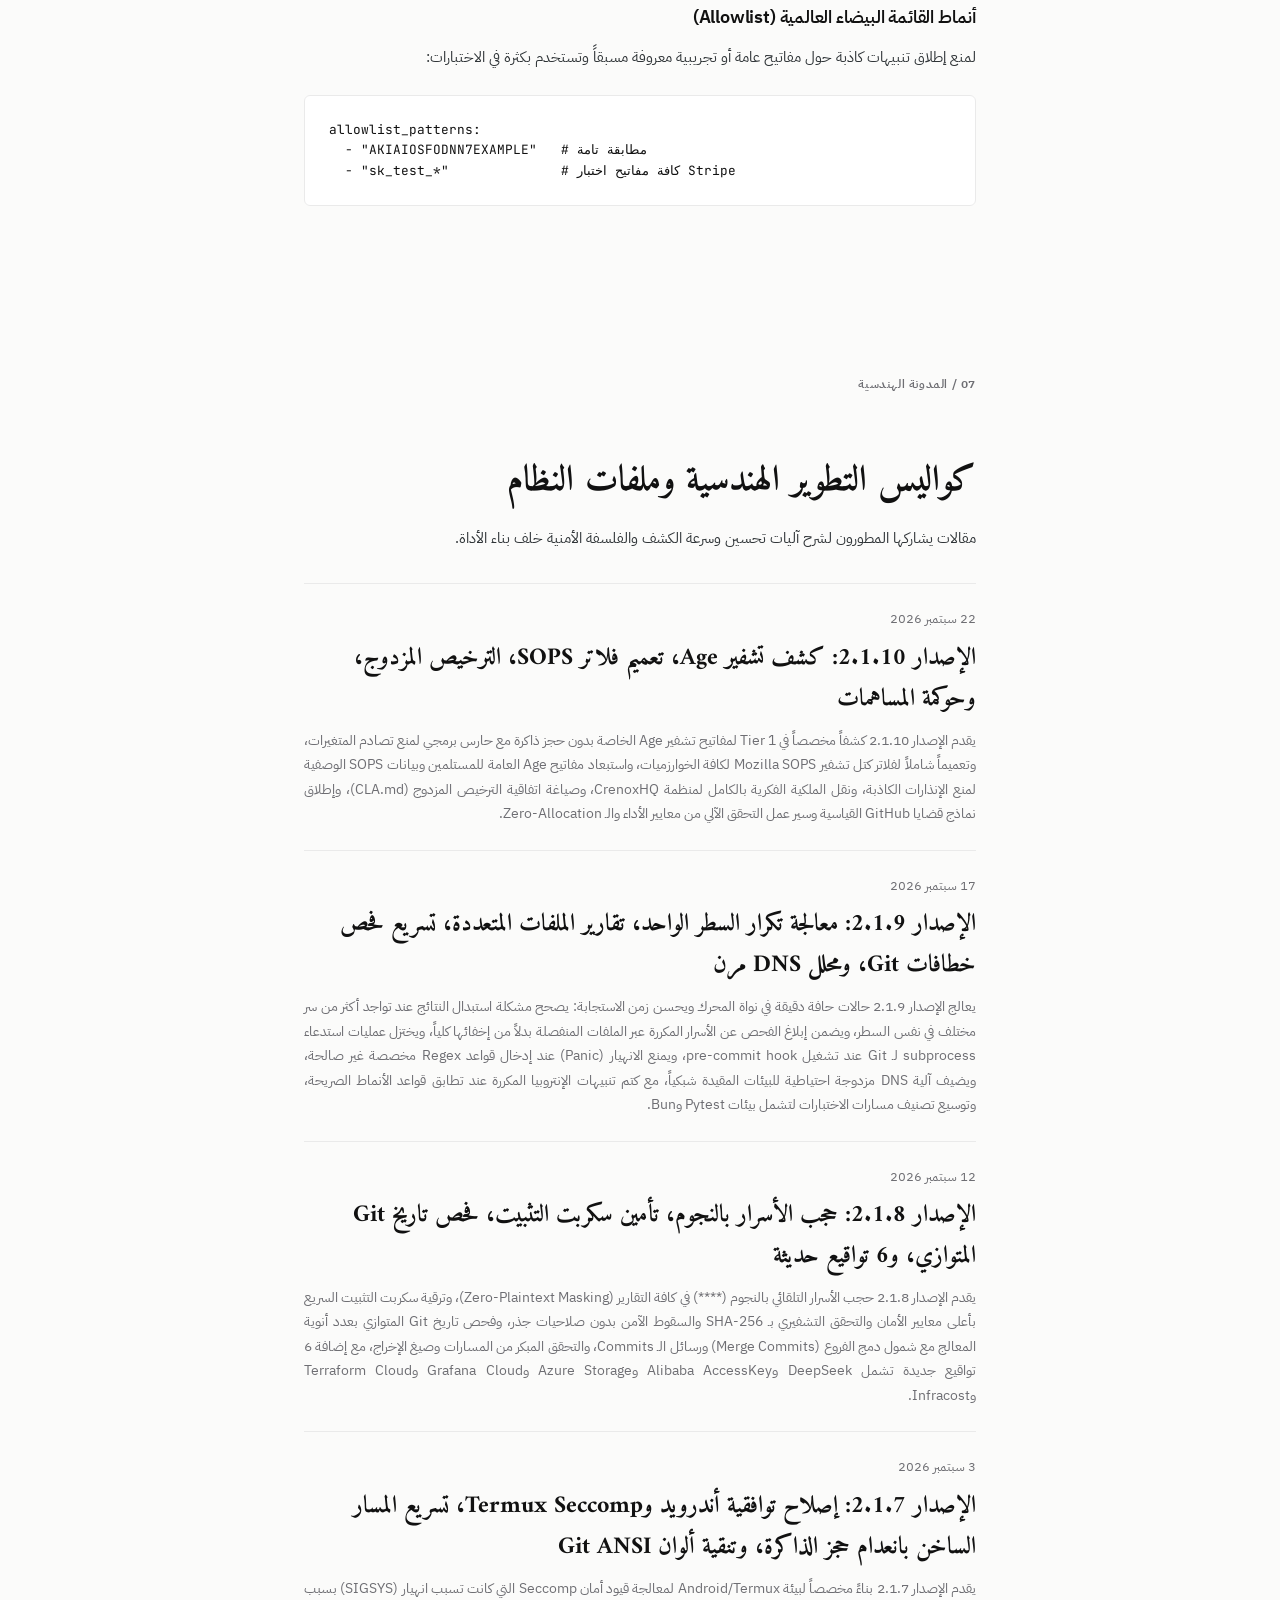
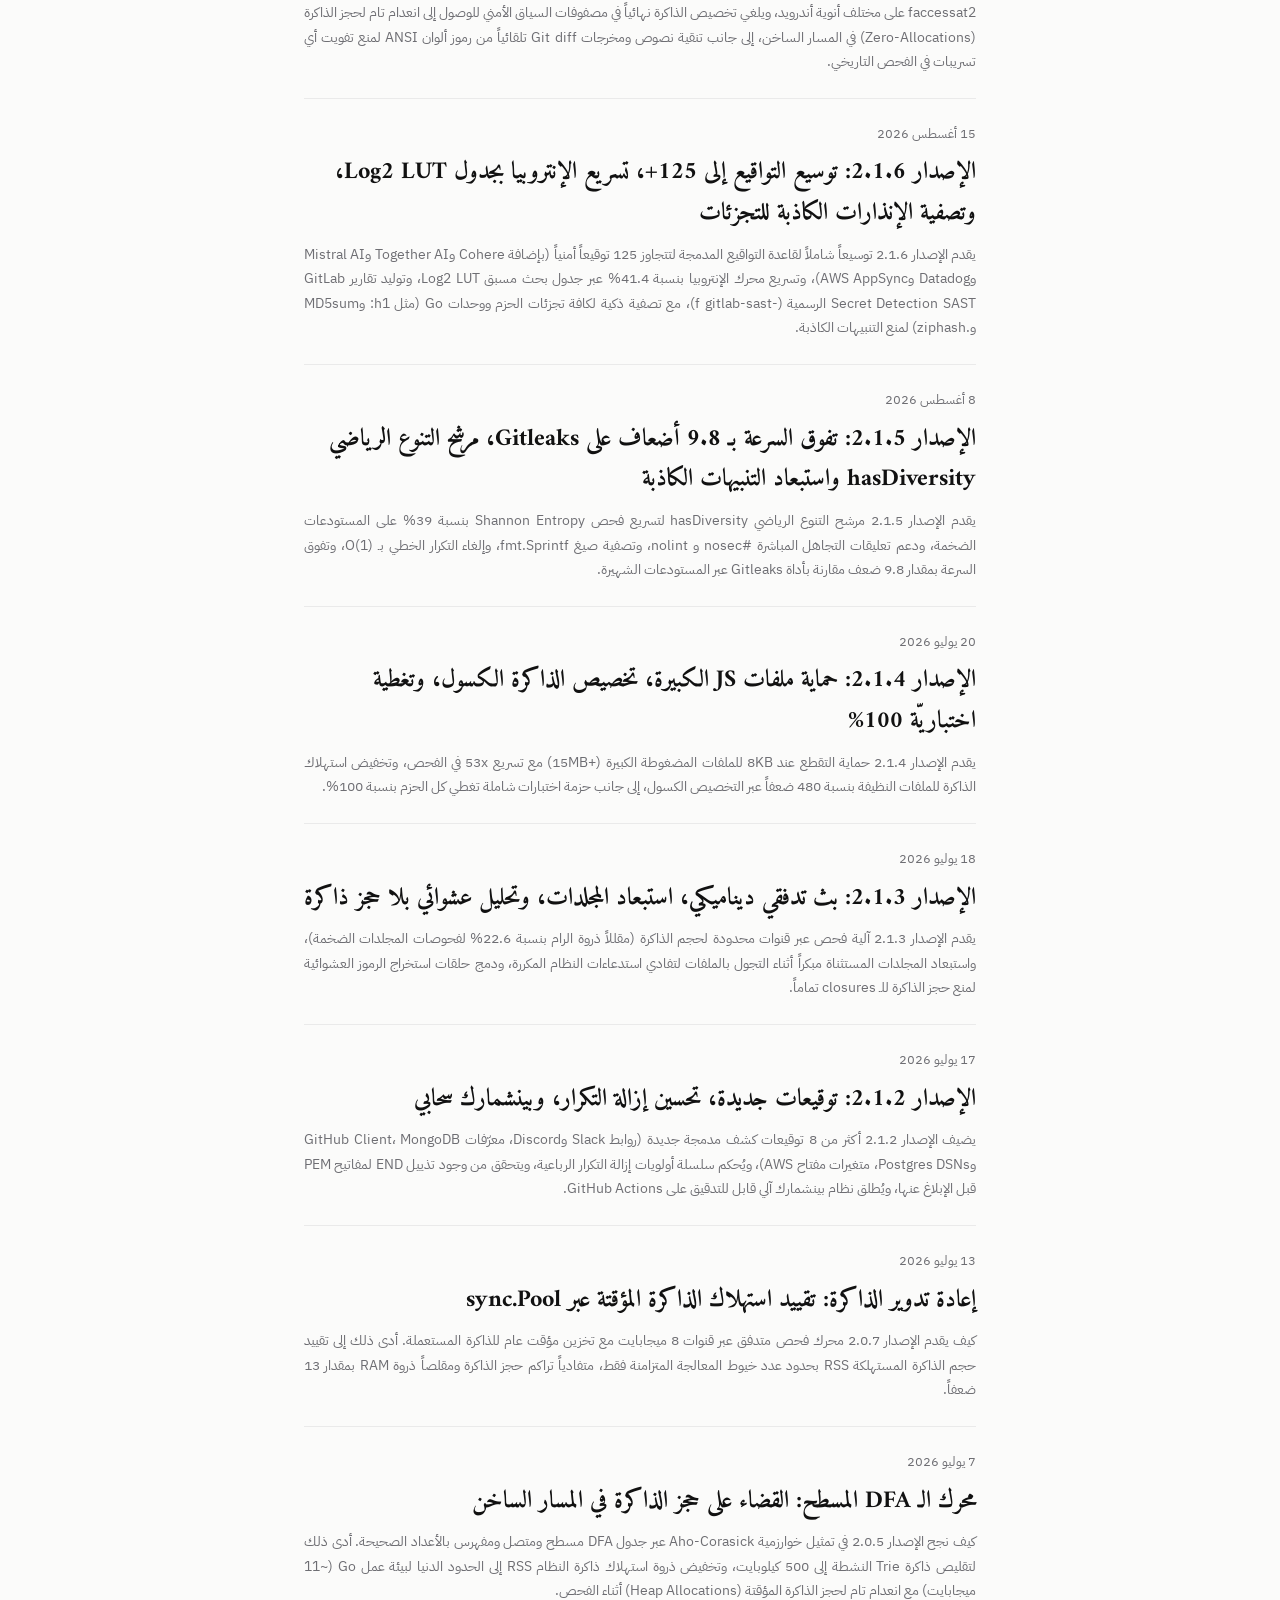
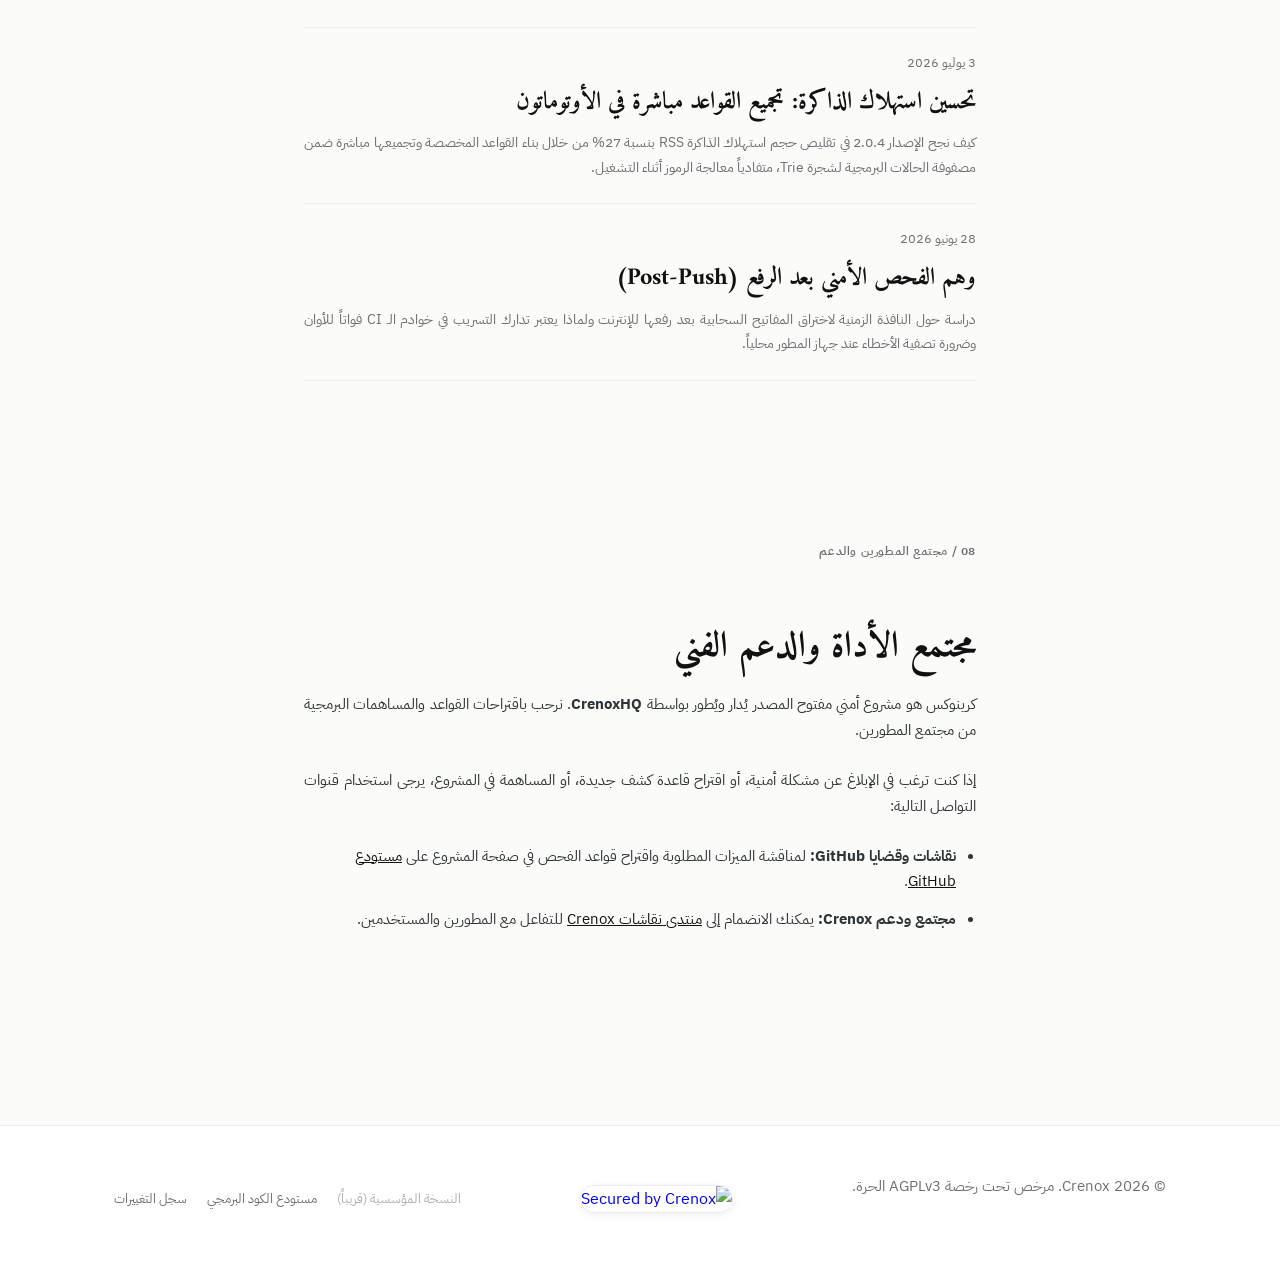
==== commit 895df6b1: "docs: fix duplicate option D heading in installation section" ====
--- a/docs/index-ar.html
+++ b/docs/index-ar.html
@@ -356,7 +356,7 @@
             <p>إذا كان لديك بيئة Go مهيأة في مسار نظامك، يمكنك تنزيل وبناء الأداة مباشرة بالأمر التالي:</p>
             <pre class="font-mono">go install github.com/crenoxhq/crenox/v2/cmd/crenox@latest</pre>
 
-            <h3>الخيار د: التجميع والبناء من المصدر</h3>
+            <h3>الخيار هـ: التجميع والبناء من المصدر</h3>
             <p>استنساخ المستودع وبناء الملف الثنائي يدوياً باستخدام أوامر Makefile المرفقة:</p>
             <pre class="font-mono">
 git clone https://github.com/crenoxhq/crenox.git
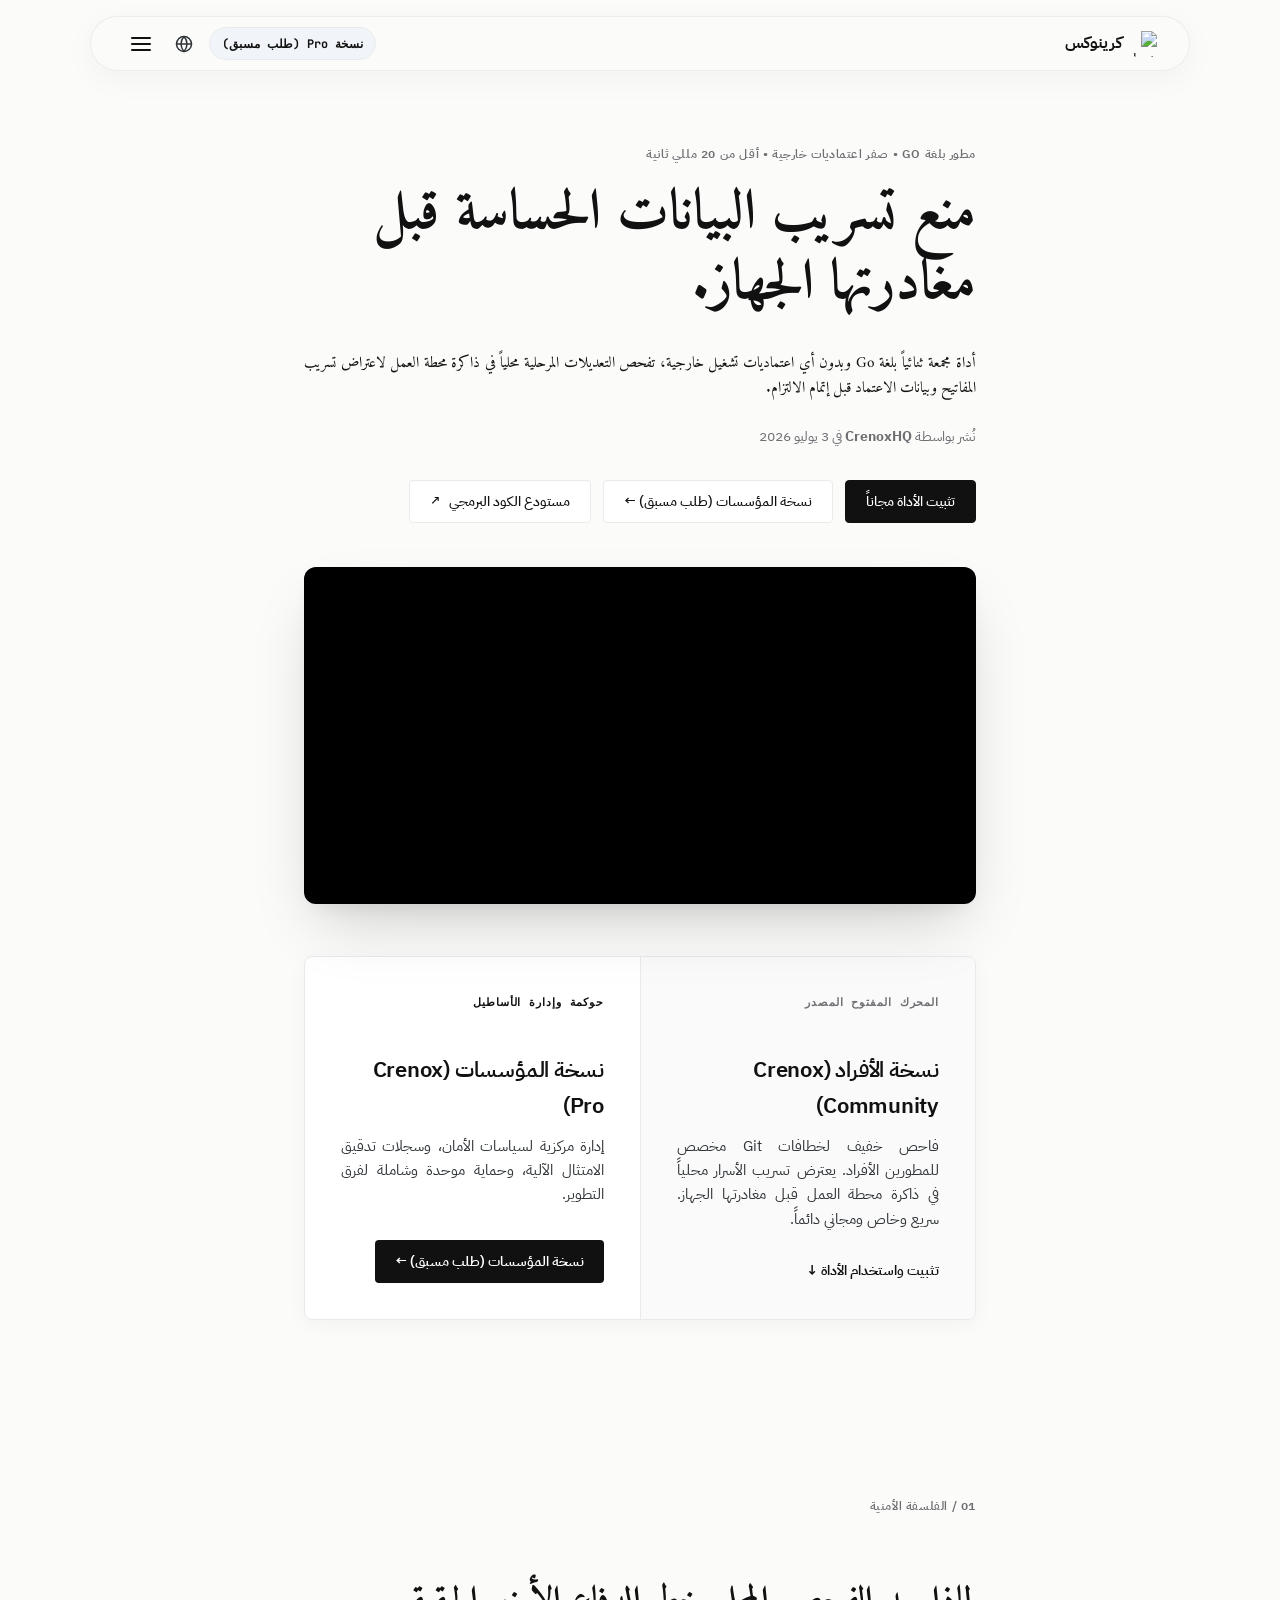
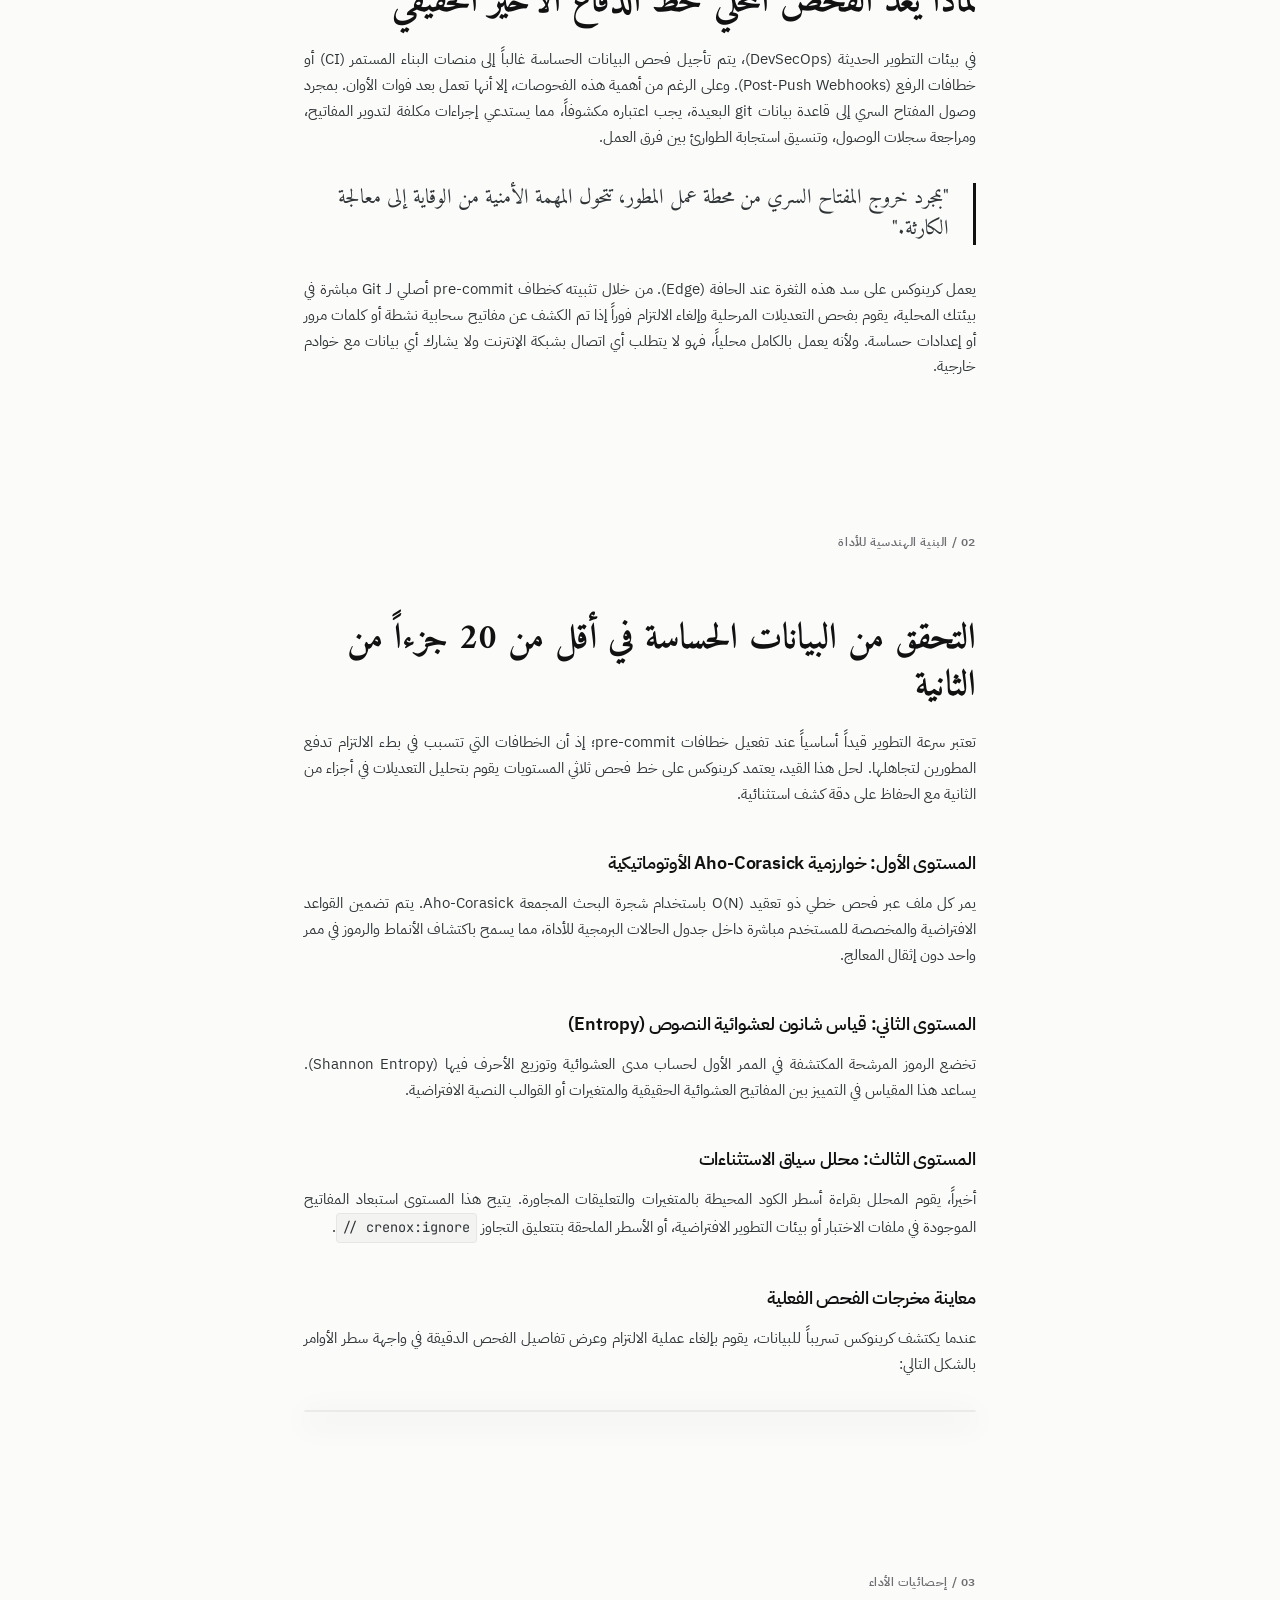
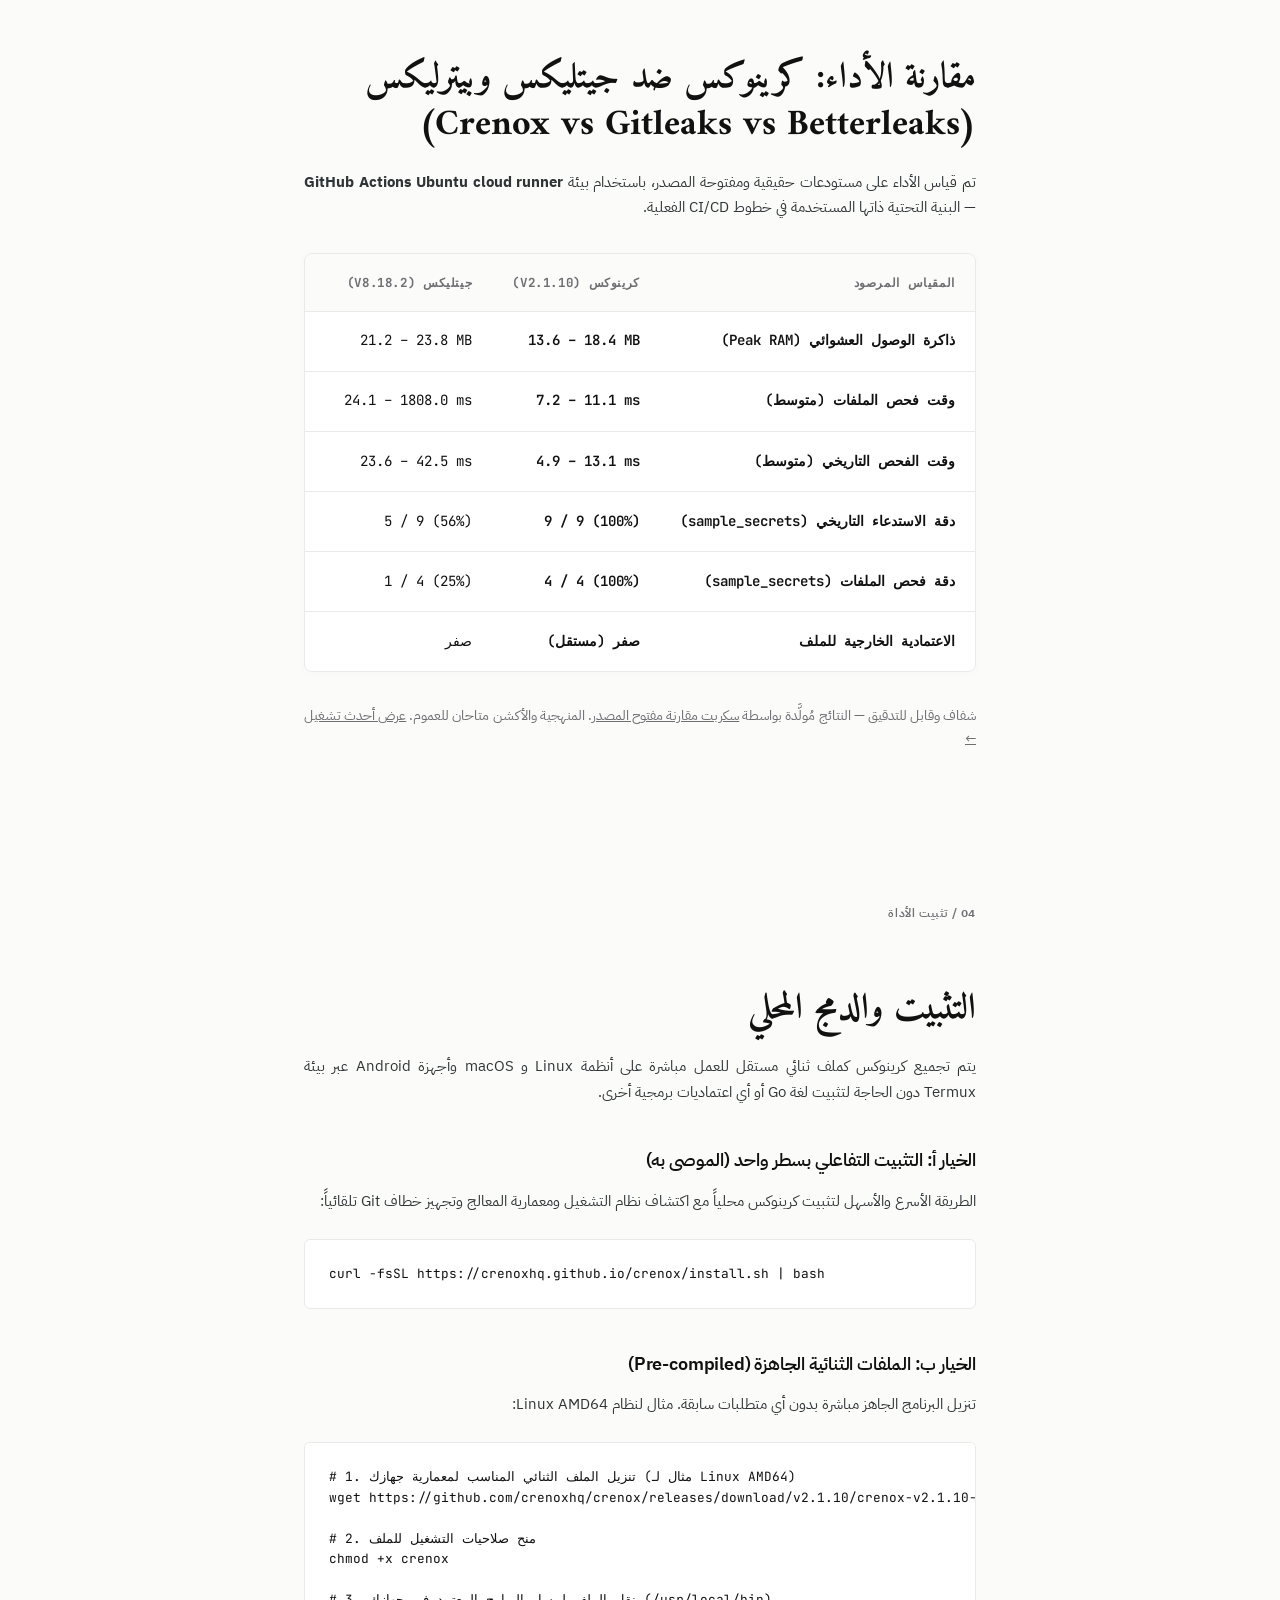
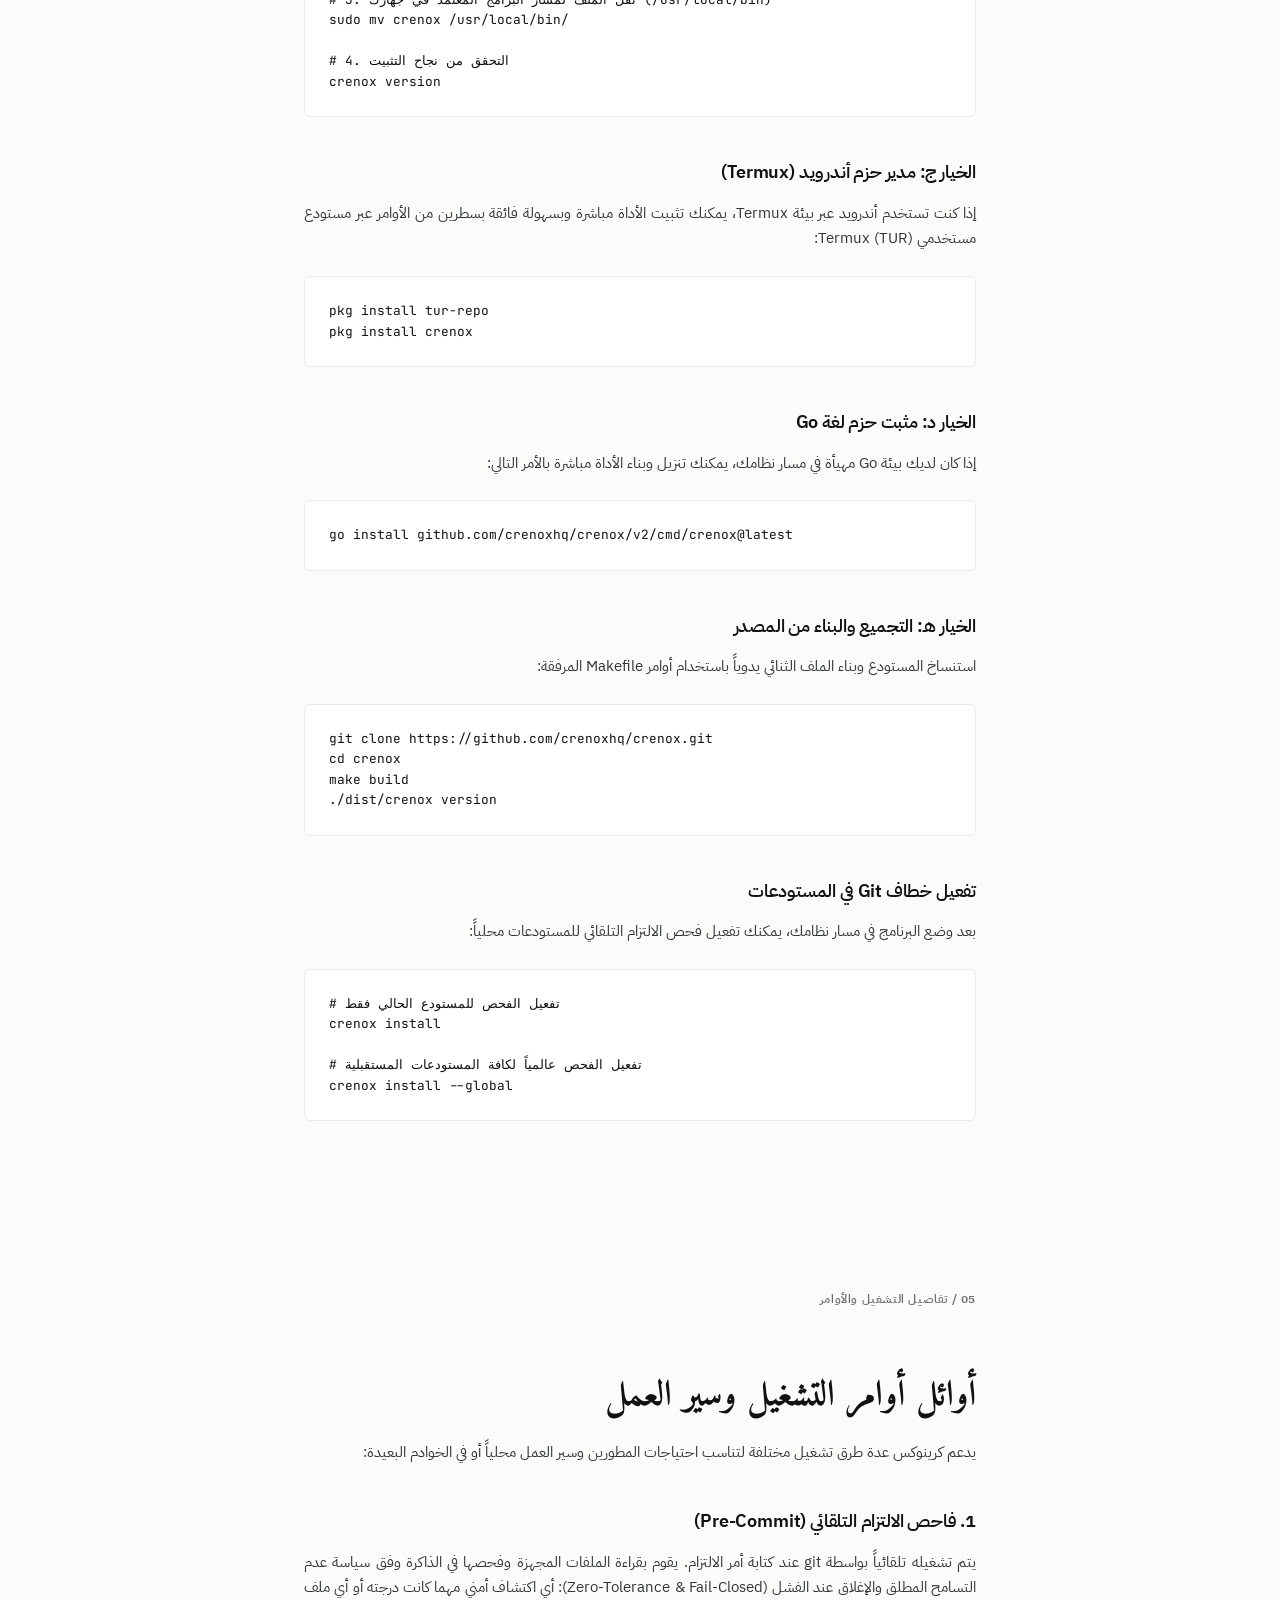
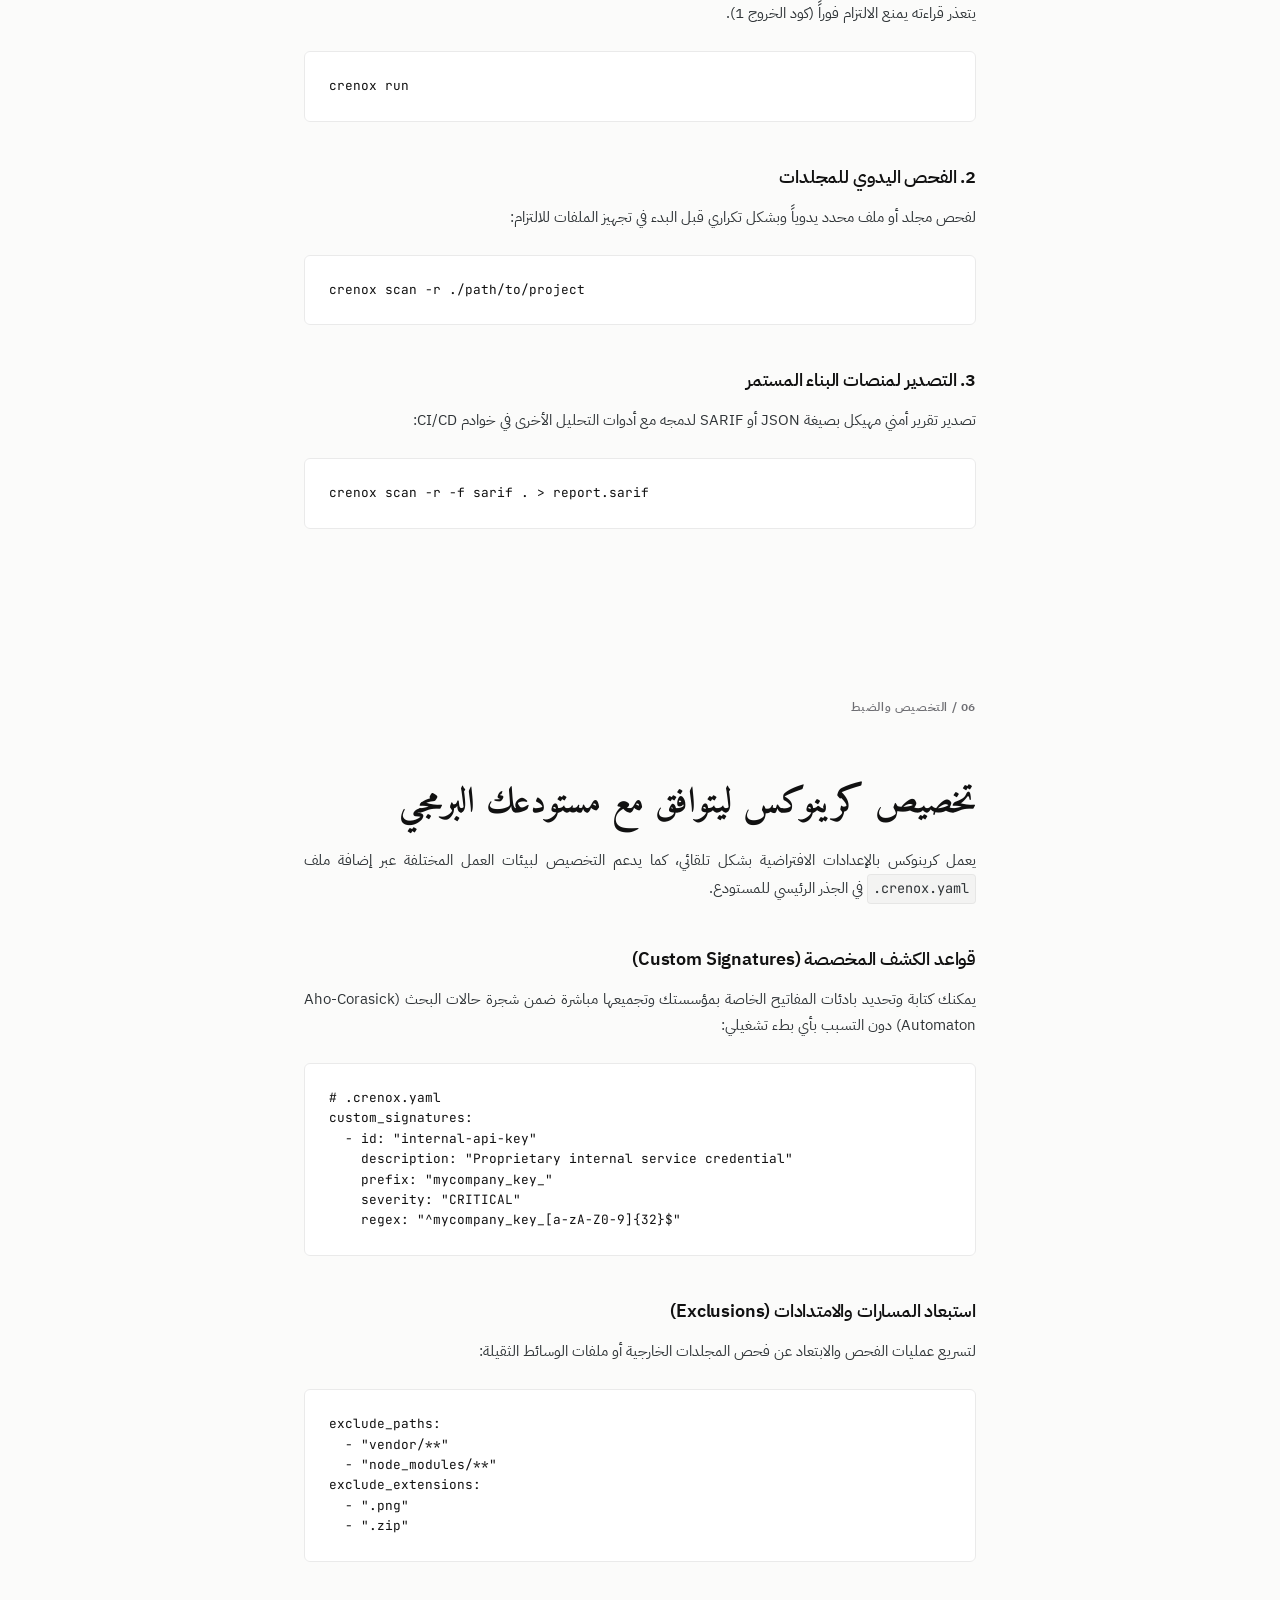
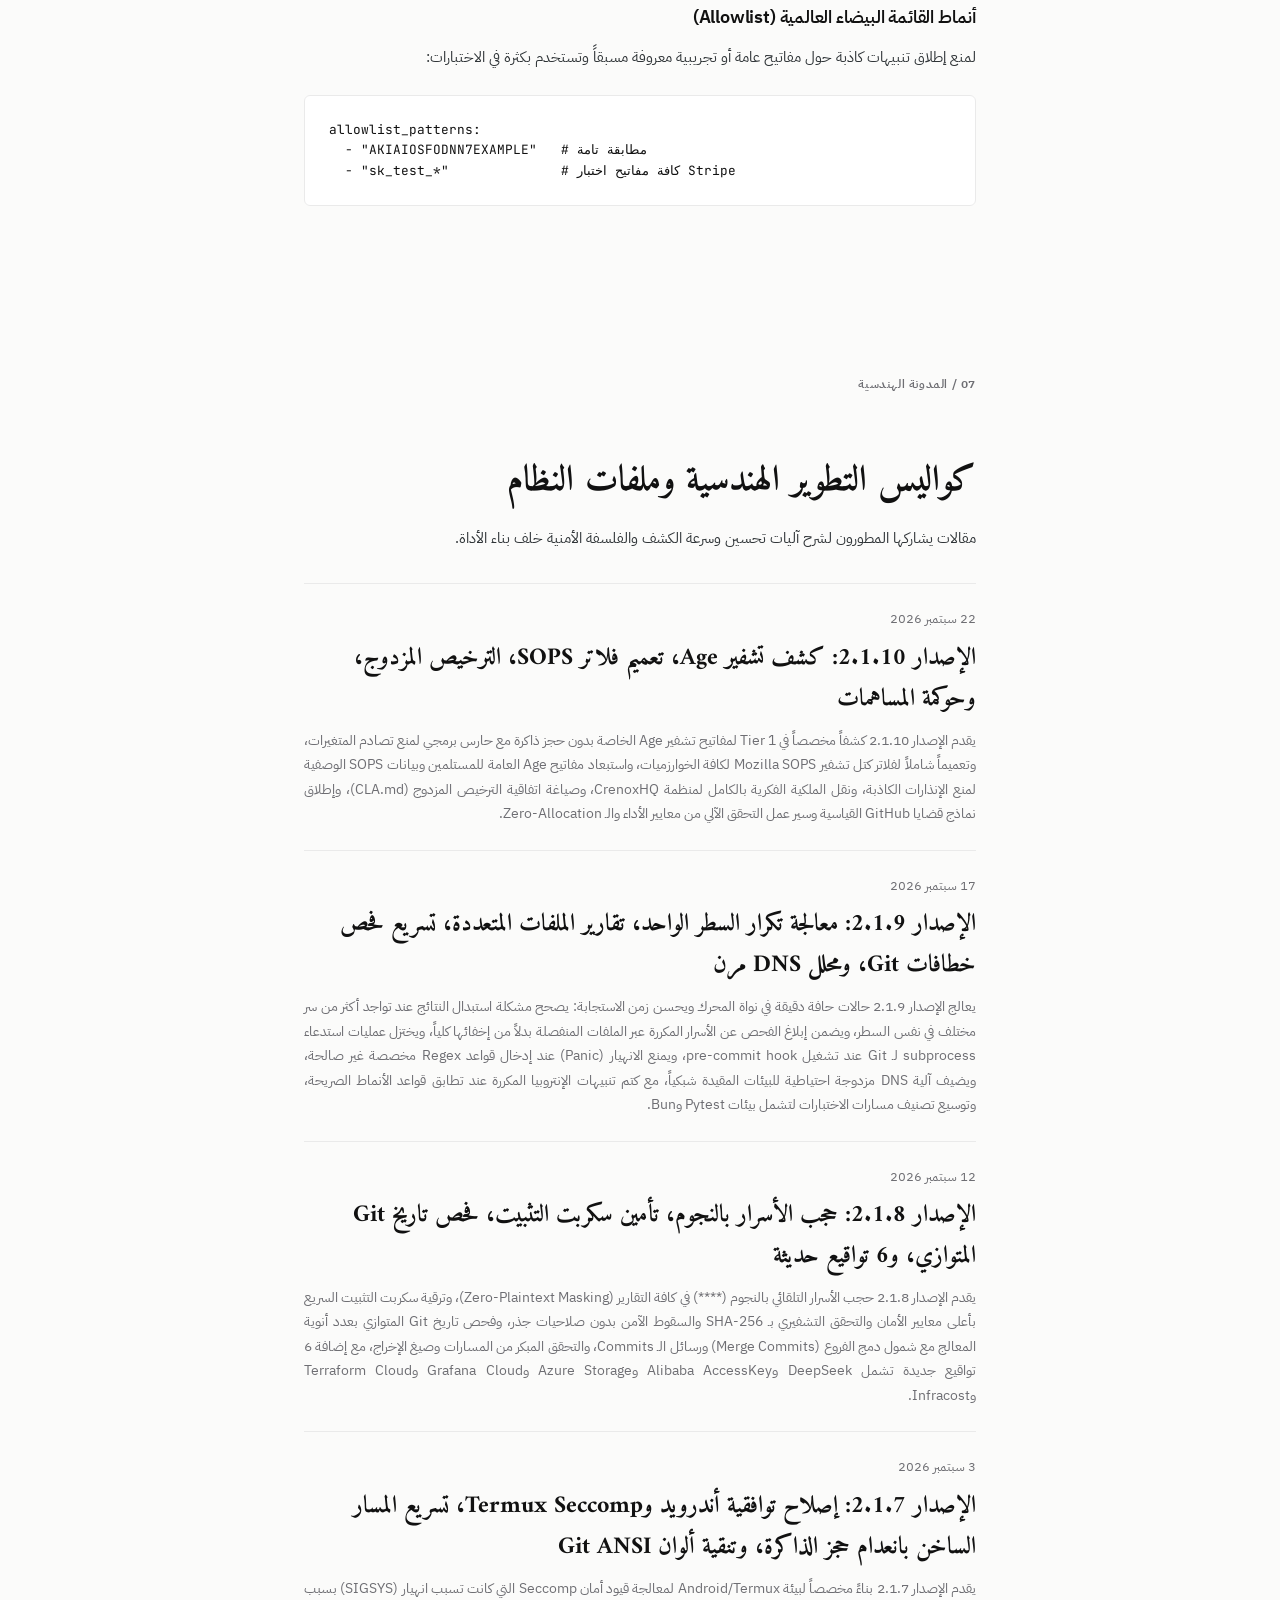
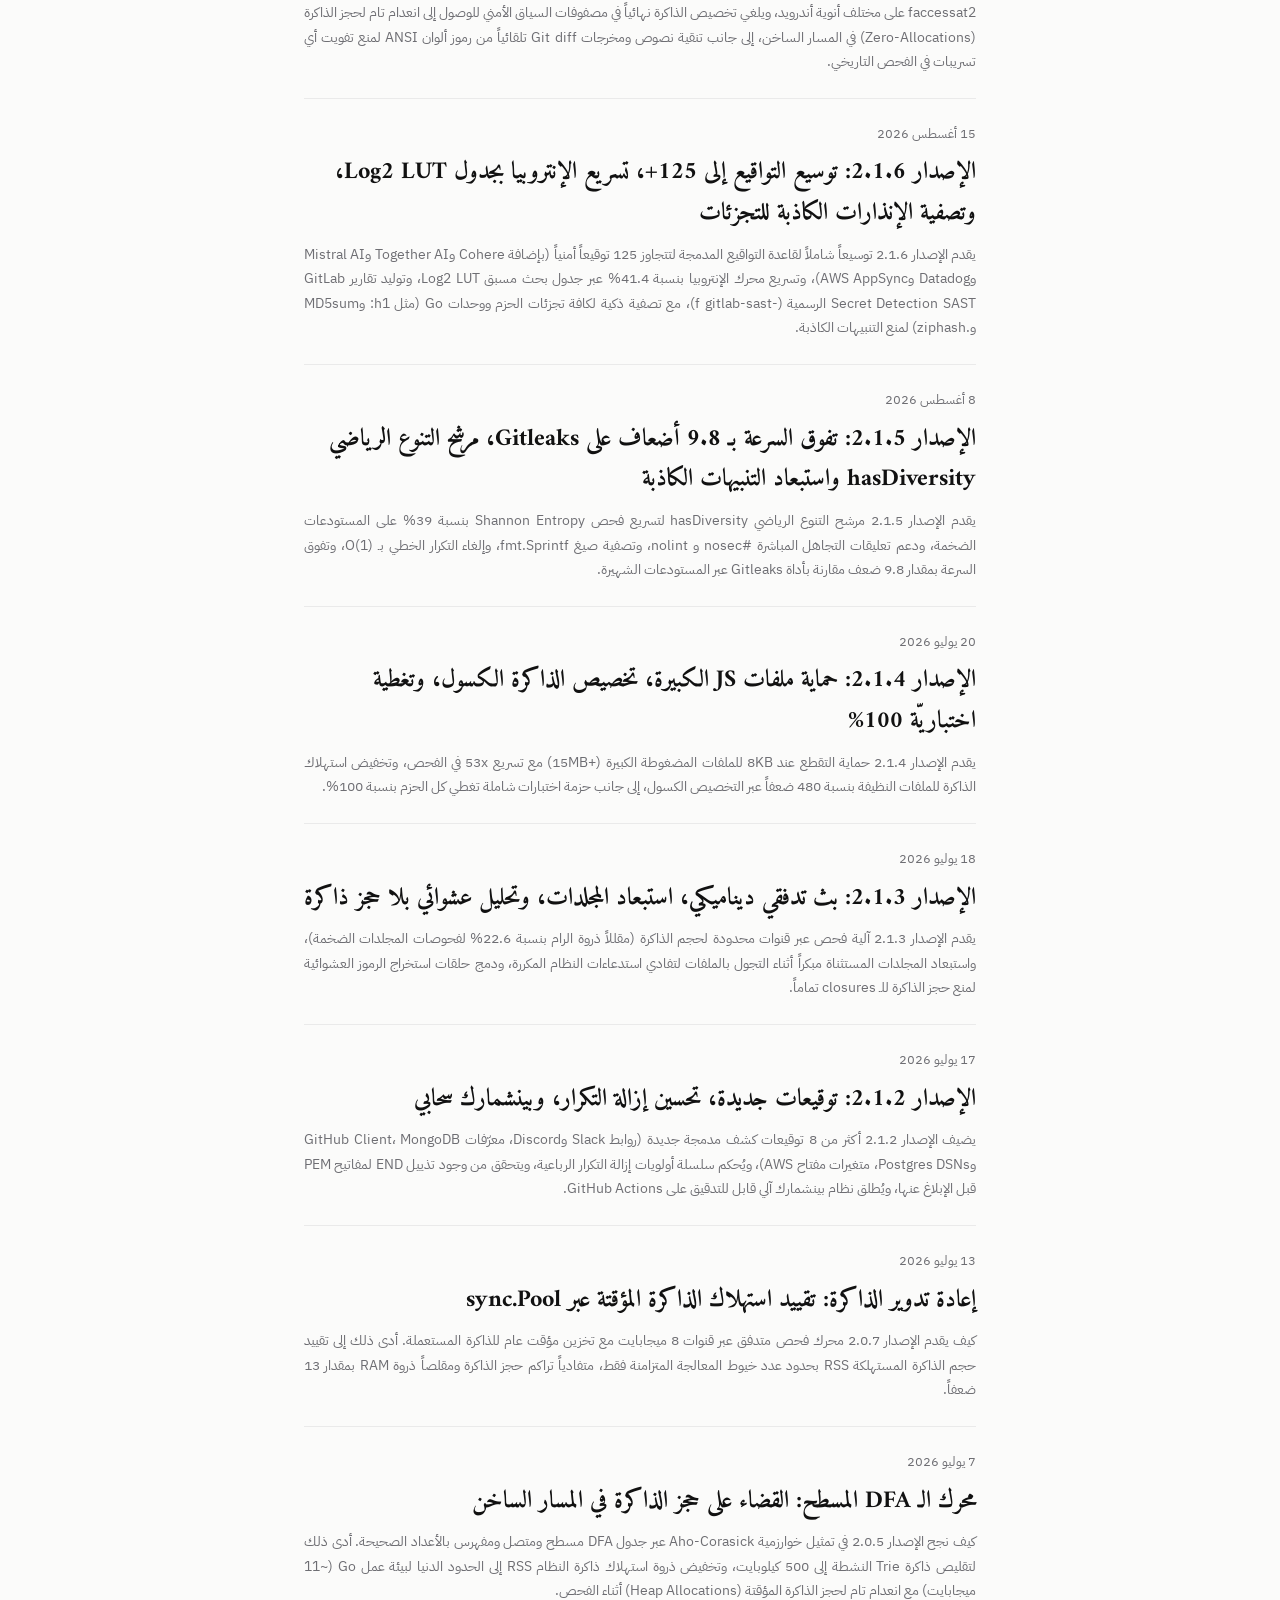
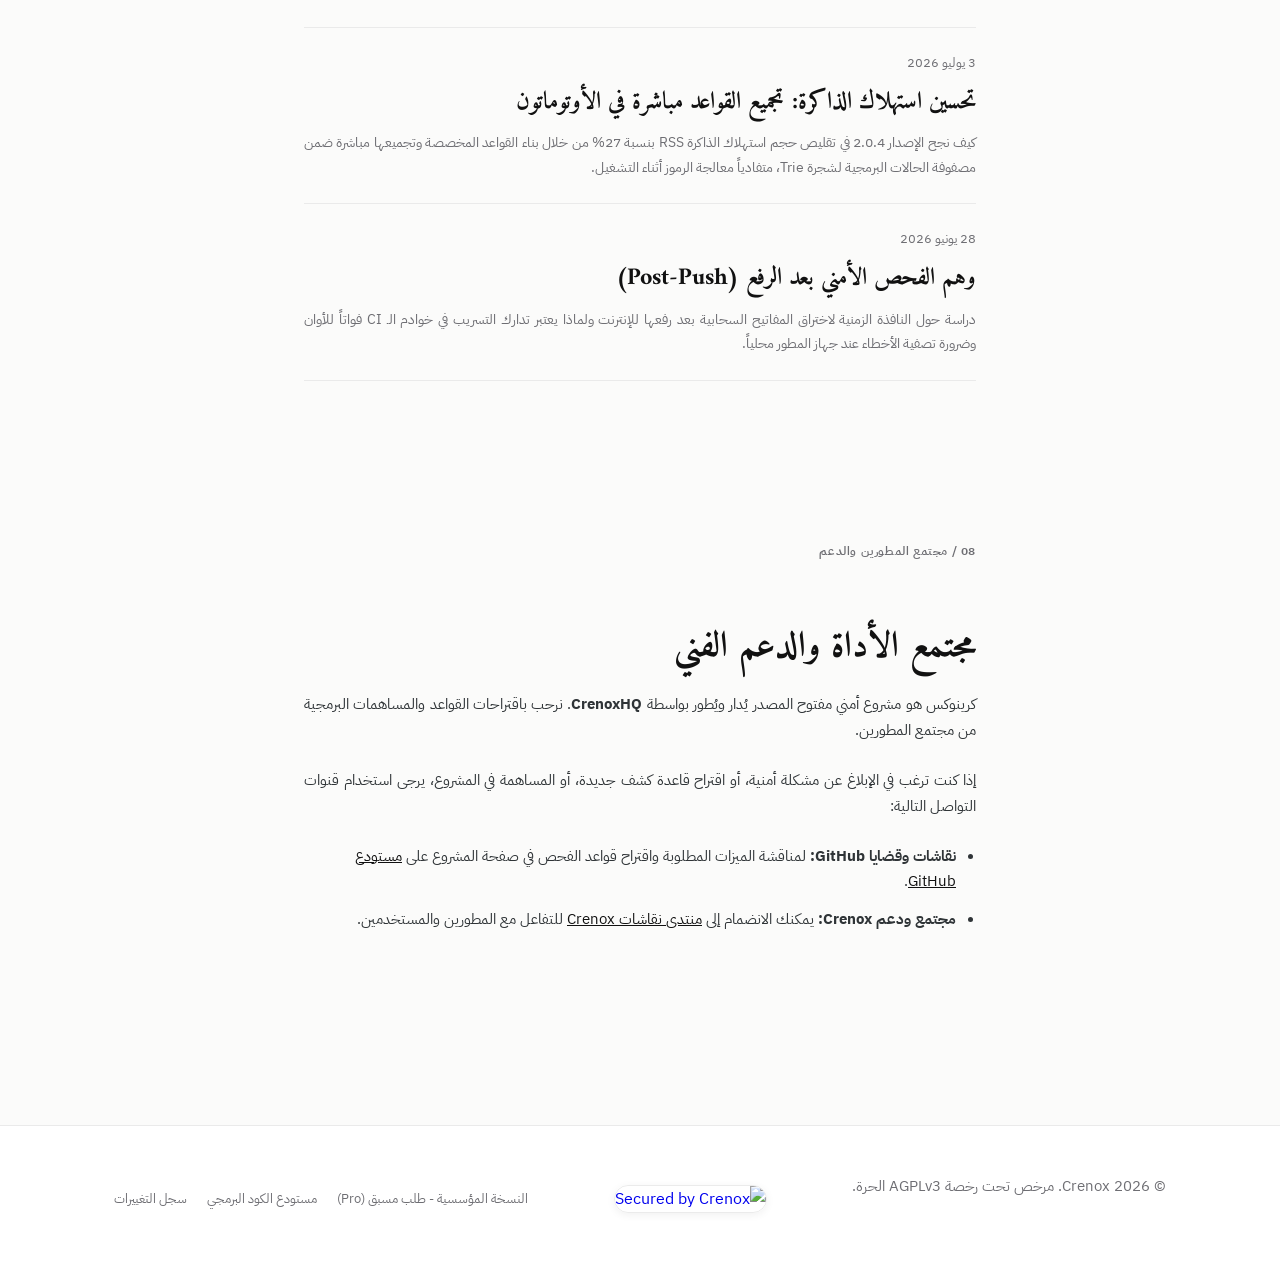
==== commit 48b7ffd1: "docs: launch Crenox Pro enterprise specification, product showcase, and updated documentation" ====
--- a/docs/index-ar.html
+++ b/docs/index-ar.html
@@ -7,7 +7,7 @@
     
     <!-- Meta Descriptions for SEO -->
     <meta name="description" content="أداة كرينوكس (Crenox) لفحص أسرار Git محلياً بلغة Go بدون اعتماديات. فحص التعديلات في ذاكرة محطة العمل لمنع تسريب المفاتيح وبيانات الاعتماد قبل إتمام الالتزام.">
-    <meta name="keywords" content="كرينوكس, Crenox, Crenox Pro, فاحص أسرار, فحص الأسرار البرمجية, كشف تسريب المفاتيح, فاحص مفاتيح API, بديل gitleaks, فحص git secrets, كشف كلمات المرور, حماية الشيفرة البرمجية, pre-commit hook">
+    <meta name="keywords" content="كرينوكس, كرينوكس برو, Crenox, Crenox Pro, فاحص أسرار, فحص الأسرار البرمجية, كشف تسريب المفاتيح, فاحص مفاتيح API, بديل gitleaks, بديل trufflehog, بديل gitguardian, بديل detect-secrets, فحص git secrets, كشف كلمات المرور, حماية الشيفرة البرمجية, pre-commit hook, devsecops">
     <meta name="author" content="CrenoxHQ">
     <meta name="robots" content="index, follow, max-snippet:-1, max-image-preview:large, max-video-preview:-1">
     <meta name="google-site-verification" content="googledc7329401f946fab">
@@ -98,6 +98,14 @@
             "@type": "Answer",
             "text": "نعم، يدعم كرينوكس تصدير تقارير GitLab Secret Detection SAST v15.0.0 الرسمية عبر صيغة (-f gitlab-sast) وتقارير GitHub Security SARIF 2.1.0 عبر صيغة (-f sarif) بالإضافة إلى JSON و Plain."
           }
+        },
+        {
+          "@type": "Question",
+          "name": "ما الفرق بين كرينوكس وأدوات TruffleHog و detect-secrets و GitGuardian؟",
+          "acceptedAnswer": {
+            "@type": "Answer",
+            "text": "خلافاً للأدوات التي تتطلب مفسرات خارجية مثل Python (detect-secrets) أو منصات السحابة الخارجية (GitGuardian)، يعمل كرينوكس كملف ثنائي مستقل بلغة Go يفحص التعديلات محلياً في الذاكرة قبل إتمام الالتزام، وتوفر نسخة Crenox Pro إدارة مركزية للسياسات وسجلات تدقيق داخل الشبكة الخاصة للمؤسسة."
+          }
         }
       ]
     }
@@ -124,7 +132,7 @@
             </a>
             
             <div class="nav-controls">
-                <a href="pro.html" class="nav-enterprise-link nav-enterprise-disabled" aria-disabled="true" tabindex="-1" onclick="return false;" title="قريباً">نسخة Pro (قريباً)</a>
+                <a href="pro.html" class="nav-enterprise-link" title="طلب مسبق لنسخة Pro">نسخة Pro (طلب مسبق)</a>
                 <a href="index.html" class="lang-switch-btn" aria-label="Switch to English" title="English">
                     <svg class="lang-icon" width="18" height="18" viewBox="0 0 24 24" fill="none" stroke="currentColor" stroke-width="2" stroke-linecap="round" stroke-linejoin="round">
                         <circle cx="12" cy="12" r="10"></circle>
@@ -140,7 +148,7 @@
             </div>
 
             <div class="nav-links" id="navLinks">
-                <a href="pro.html" class="nav-link nav-link-disabled" aria-disabled="true" tabindex="-1" onclick="return false;" title="قريباً">النسخة المؤسسية (قريباً)</a>
+                <a href="pro.html" class="nav-link" title="النسخة المؤسسية - طلب مسبق">نسخة Pro (طلب مسبق)</a>
                 <a href="#philosophy" class="nav-link">الفلسفة الأمنية</a>
                 <a href="#pipeline" class="nav-link">البنية الهندسية</a>
                 <a href="#benchmarks" class="nav-link">الأداء والأرقام</a>
@@ -150,8 +158,8 @@
                 <a href="#community" class="nav-link">الدعم والمجتمع</a>
                 <a href="wild-ar.html" class="nav-link" style="font-weight: bold; color: var(--color-text-primary);">في الميدان</a>
                 <div class="nav-menu-badge">
-                    <a href="https://github.com/crenoxhq/crenox" target="_blank" rel="noopener noreferrer" title="Secured by Crenox">
-                        <img src="https://img.shields.io/badge/Secured%20by-Crenox-E2E8F0?style=for-the-badge&logo=shield&logoColor=0F172A&labelColor=0F172A" alt="Secured by Crenox">
+                    <a href="https://github.com/crenoxhq/crenox" target="_blank" rel="noopener noreferrer" title="Secured by Crenox Pro">
+                        <img src="https://img.shields.io/badge/Secured%20by-Crenox%20Pro-E2E8F0?style=for-the-badge&logo=shield&logoColor=0F172A&labelColor=0F172A" alt="Secured by Crenox Pro">
                     </a>
                 </div>
             </div>
@@ -173,8 +181,8 @@
 
             <div class="hero-actions">
                 <a href="#installation" class="btn btn-primary">تثبيت الأداة مجاناً</a>
-                <a href="pro.html" class="btn btn-secondary btn-disabled" aria-disabled="true" tabindex="-1" onclick="return false;" title="قريباً">
-                    نسخة المؤسسات (قريباً)
+                <a href="pro.html" class="btn btn-secondary">
+                    نسخة المؤسسات (طلب مسبق) &larr;
                 </a>
                 <a href="https://github.com/crenoxhq/crenox" target="_blank" class="btn btn-secondary">
                     مستودع الكود البرمجي
@@ -211,8 +219,8 @@
                             إدارة مركزية لسياسات الأمان، وسجلات تدقيق الامتثال الآلية، وحماية موحدة وشاملة لفرق التطوير.
                         </p>
                     </div>
-                    <a href="pro.html" class="tier-bridge-btn-pro tier-bridge-btn-disabled" aria-disabled="true" tabindex="-1" onclick="return false;" title="قريباً">
-                        نسخة المؤسسات (قريباً)
+                    <a href="pro.html" class="tier-bridge-btn-pro" title="نسخة المؤسسات - طلب مسبق">
+                        نسخة المؤسسات (طلب مسبق) &larr;
                     </a>
                 </div>
             </div>
@@ -335,7 +343,7 @@
             <p>تنزيل البرنامج الجاهز مباشرة بدون أي متطلبات سابقة. مثال لنظام Linux AMD64:</p>
             <pre class="font-mono">
 # 1. تنزيل الملف الثنائي المناسب لمعمارية جهازك (مثال لـ Linux AMD64)
-wget https://github.com/crenoxhq/crenox/releases/download/<span class="latest-version">v2.1.5</span>/crenox-<span class="latest-version">v2.1.5</span>-linux-amd64 -O crenox
+wget https://github.com/crenoxhq/crenox/releases/download/<span class="latest-version">v2.1.10</span>/crenox-<span class="latest-version">v2.1.10</span>-linux-amd64 -O crenox
 
 # 2. منح صلاحيات التشغيل للملف
 chmod +x crenox
@@ -549,7 +557,7 @@
                 </a>
             </div>
             <div class="footer-links">
-                <a href="pro.html" class="footer-link footer-link-disabled" aria-disabled="true" tabindex="-1" onclick="return false;" title="قريباً">النسخة المؤسسية (قريباً)</a>
+                <a href="pro.html" class="footer-link">النسخة المؤسسية - طلب مسبق (Pro)</a>
                 <a href="https://github.com/crenoxhq/crenox" target="_blank" class="footer-link">مستودع الكود البرمجي</a>
                 <a href="https://github.com/crenoxhq/crenox/blob/main/CHANGELOG.md" target="_blank" class="footer-link">سجل التغييرات</a>
             </div>
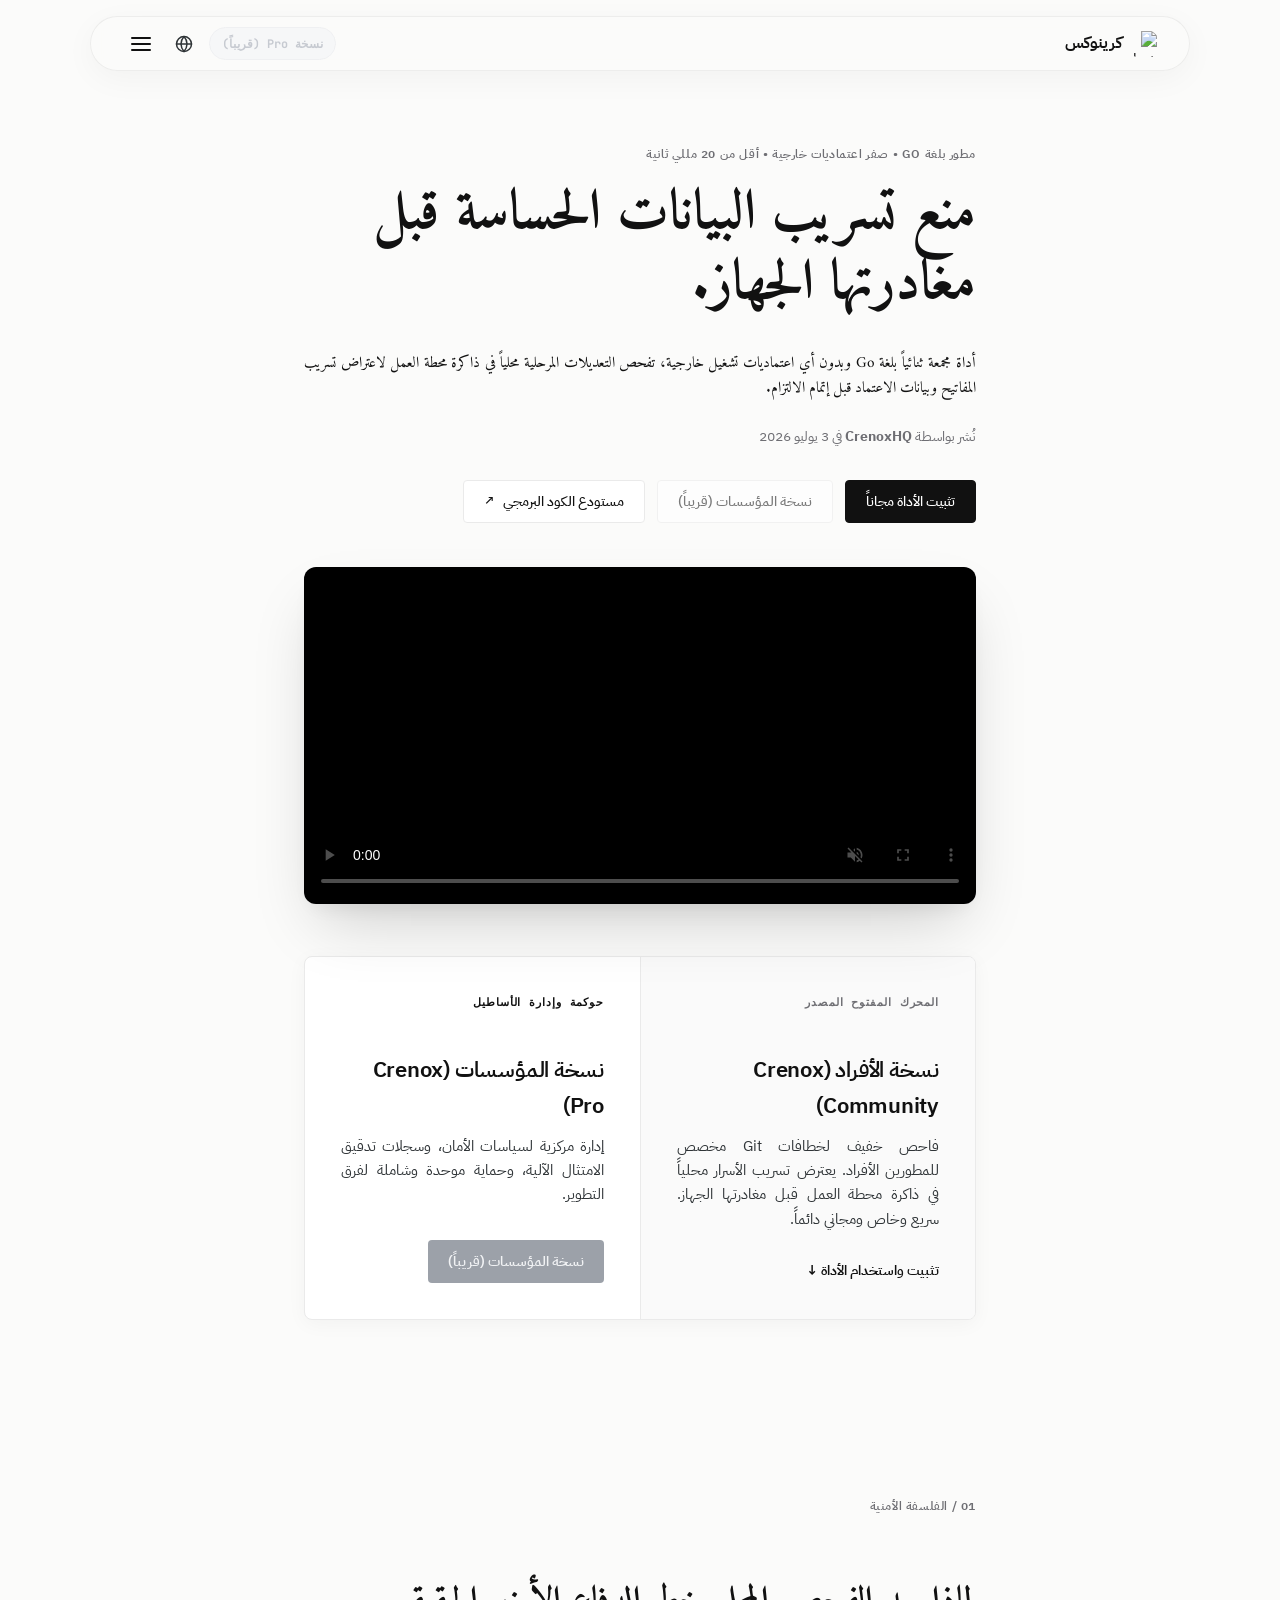
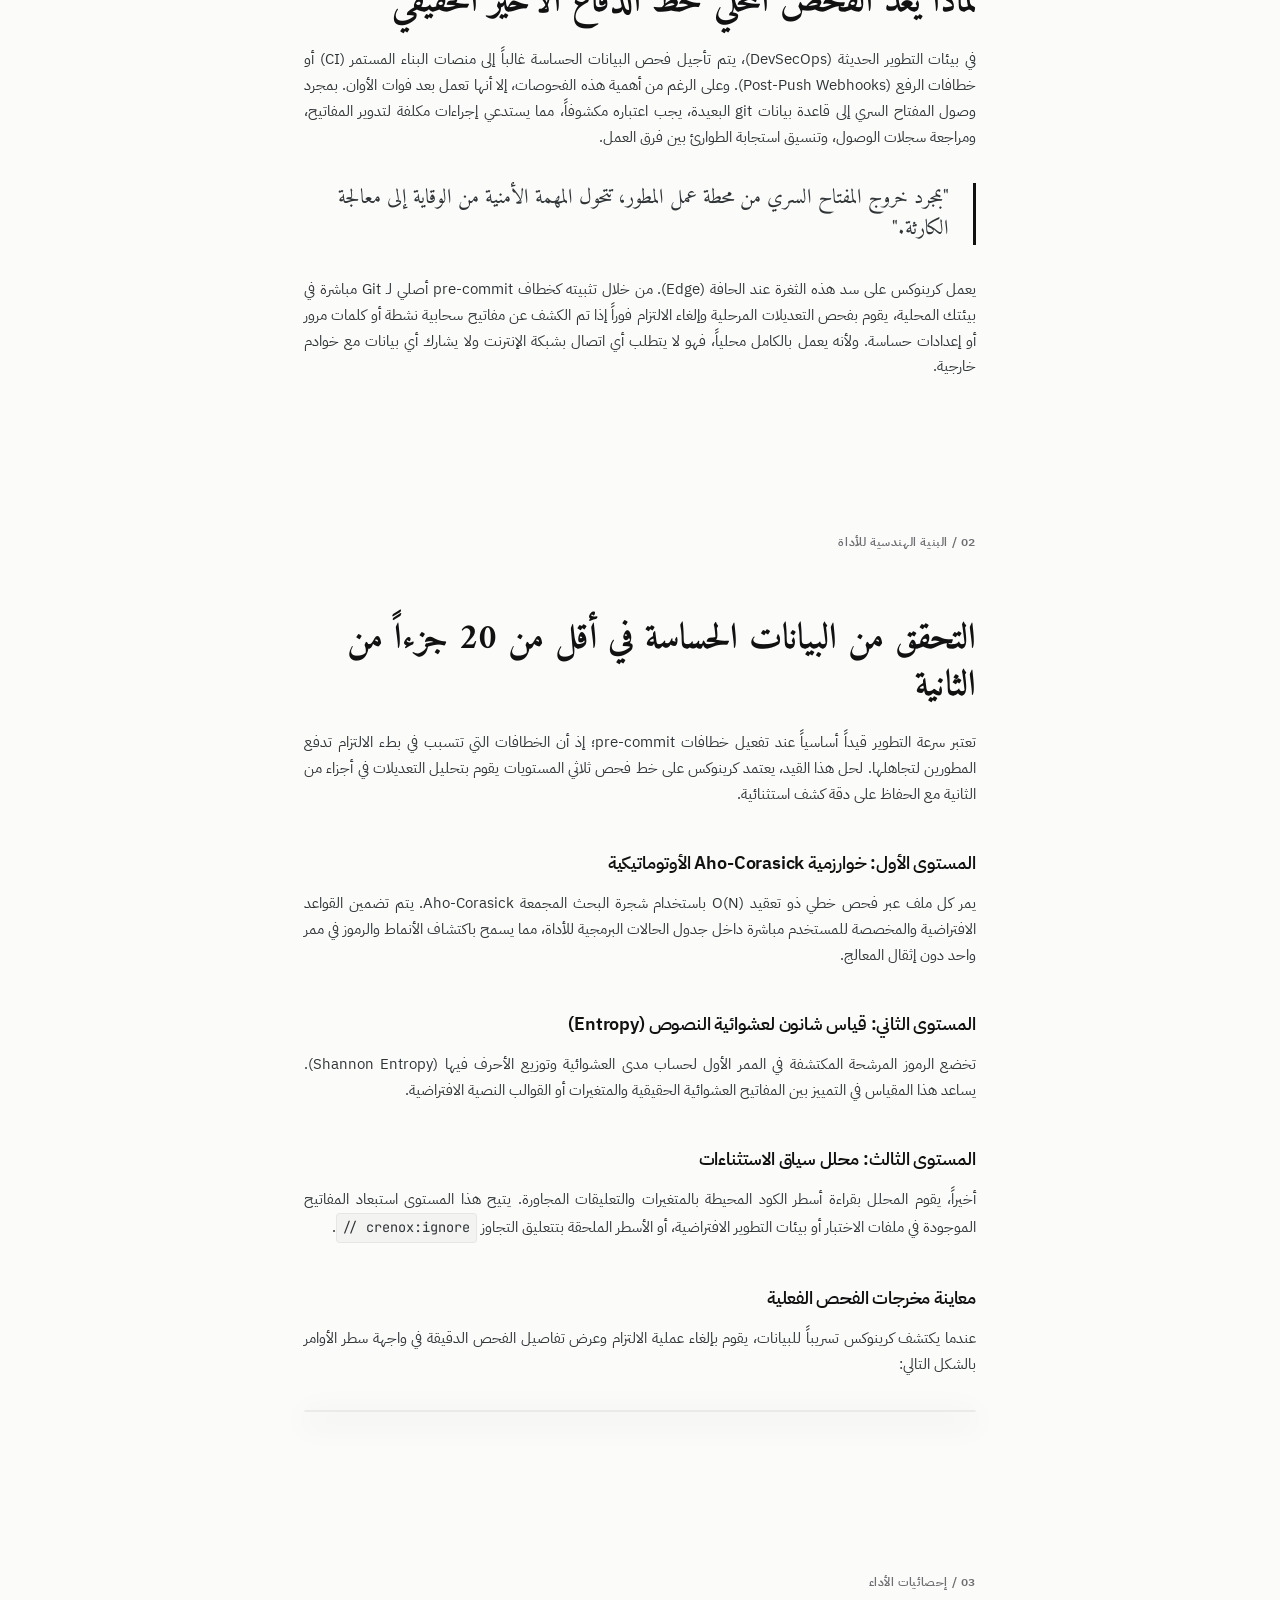
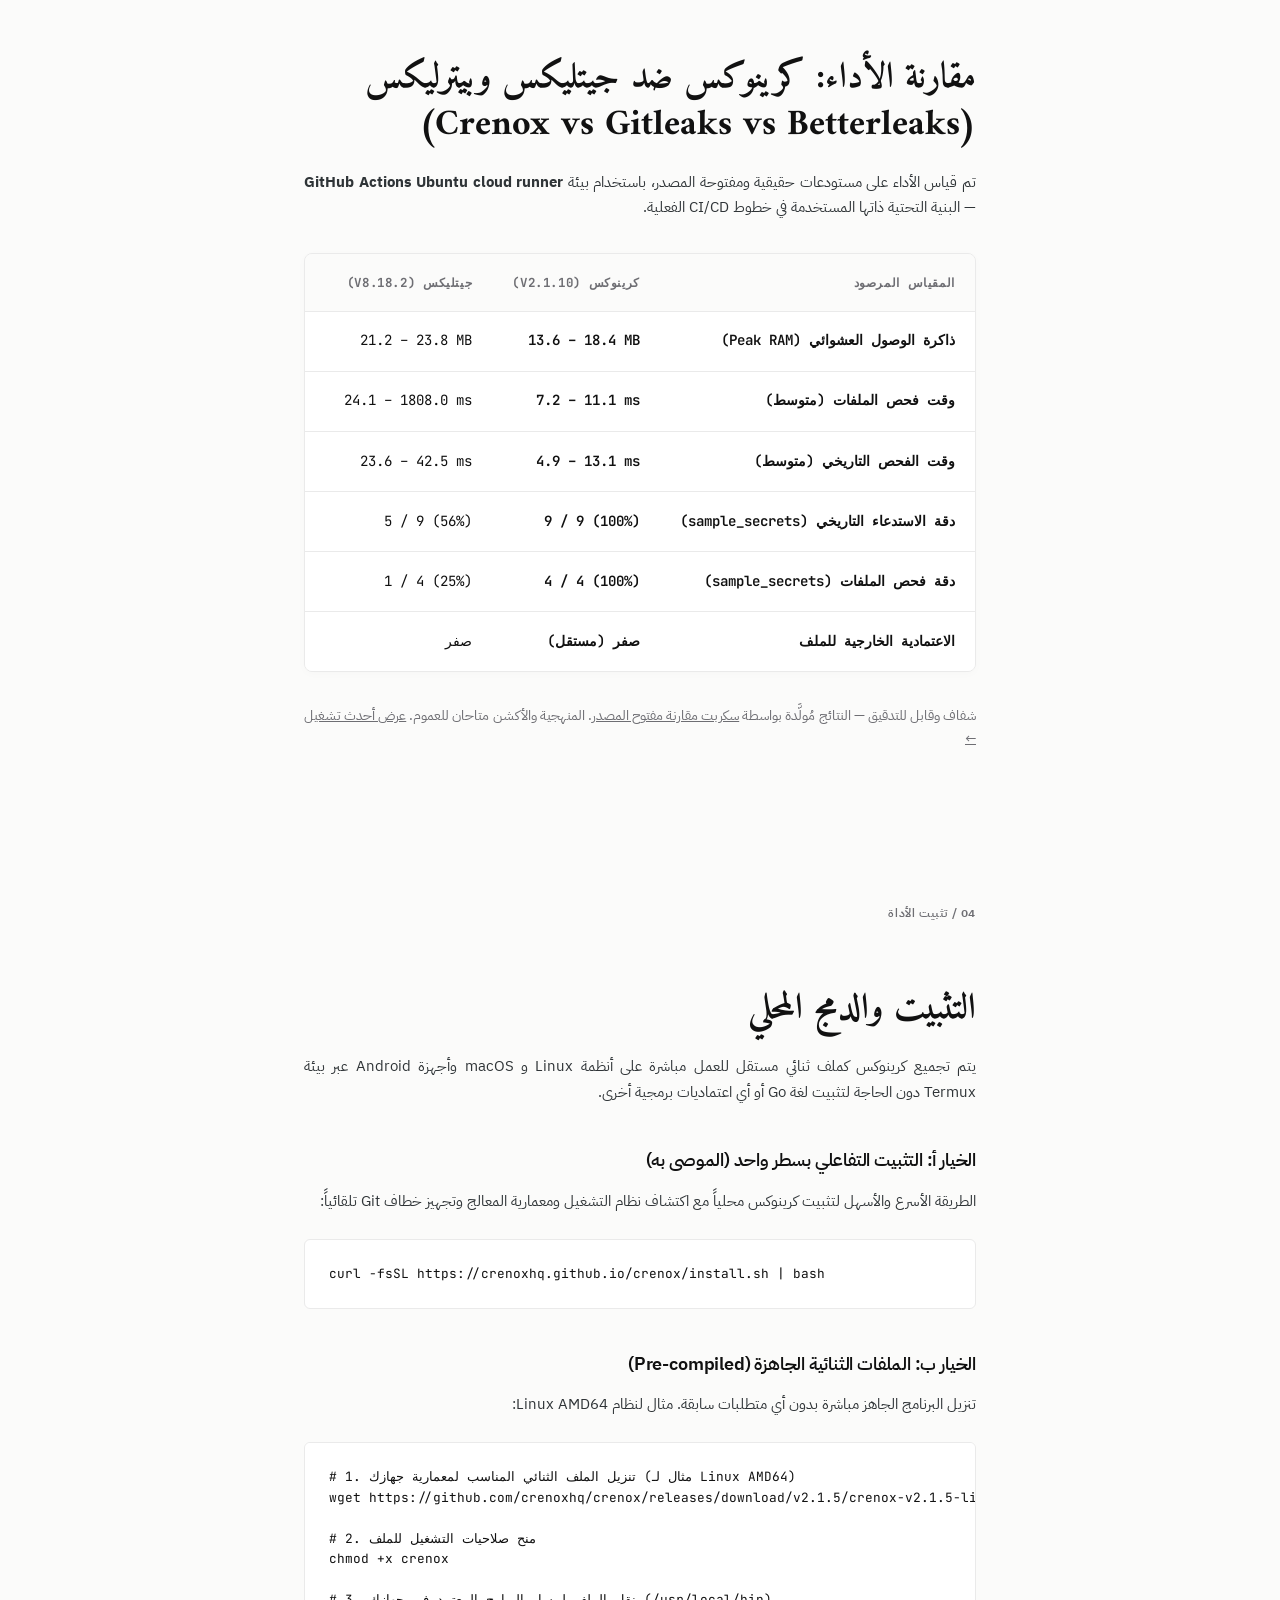
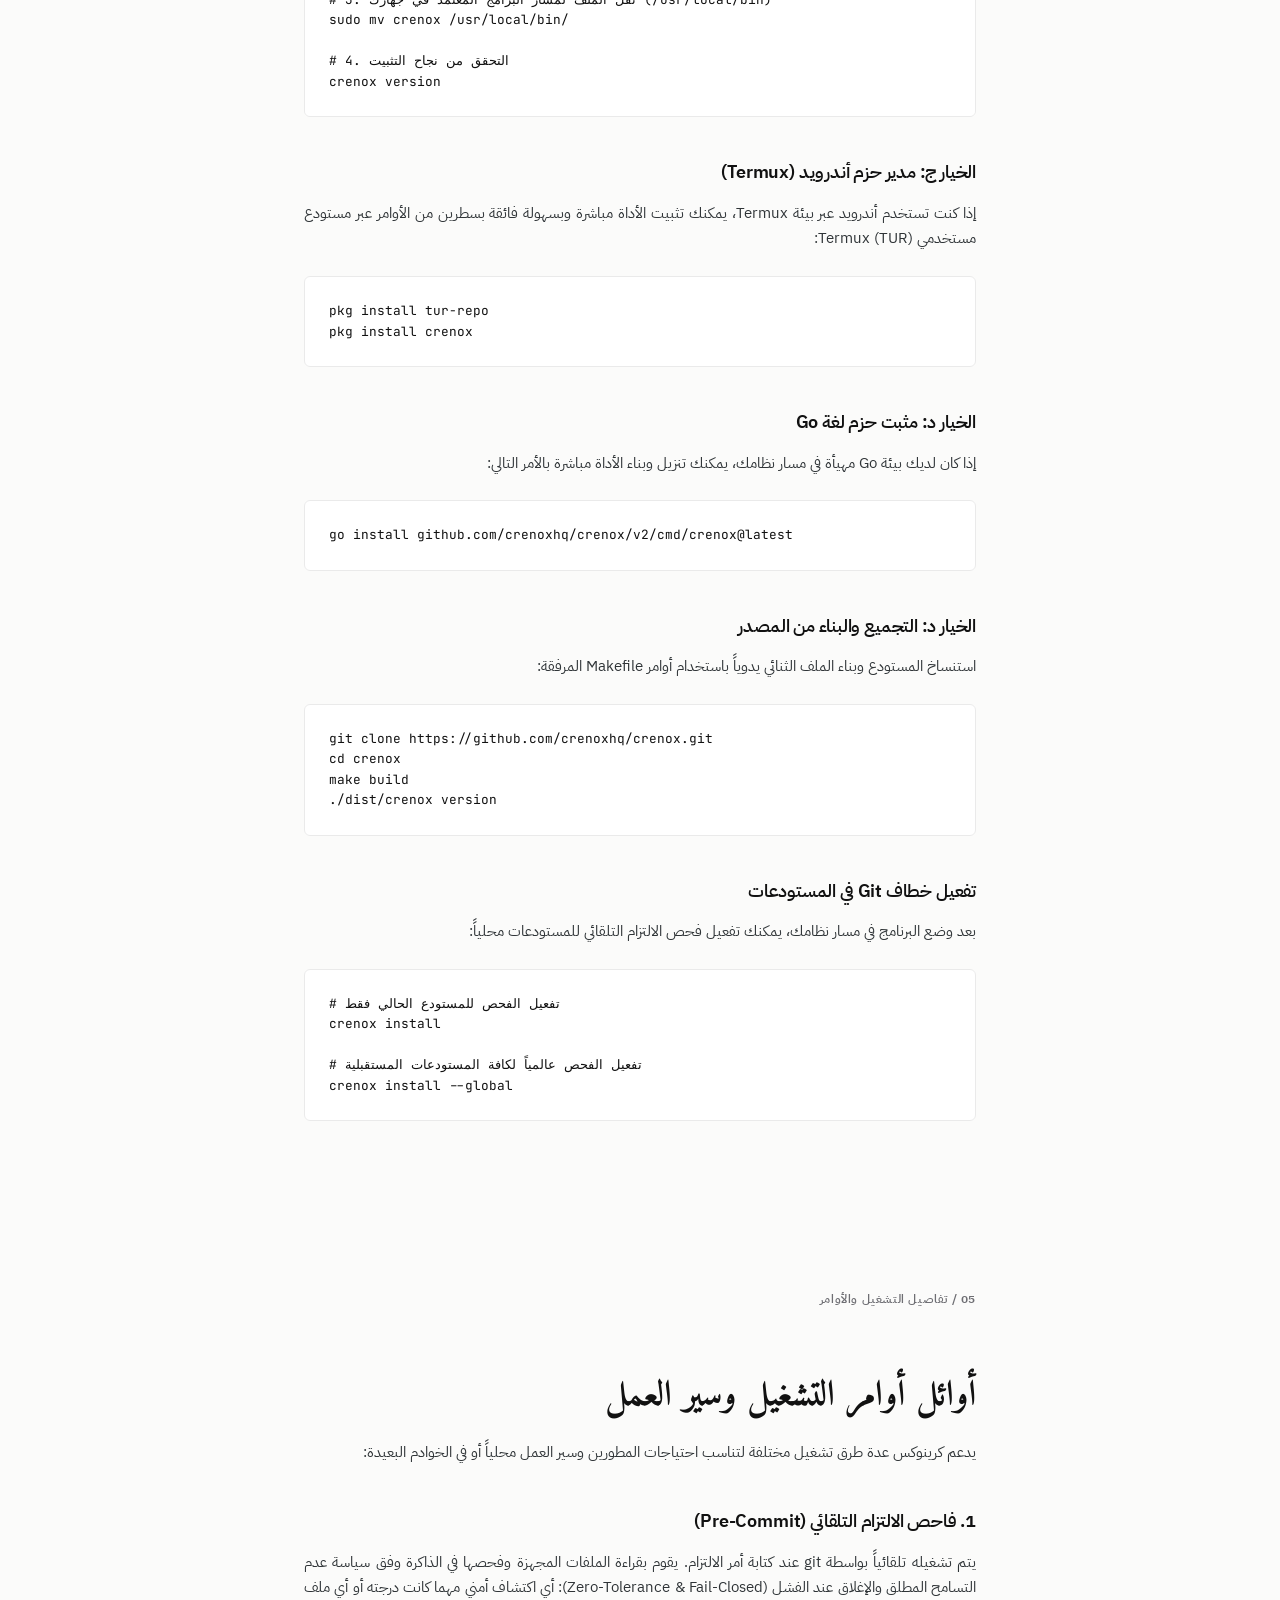
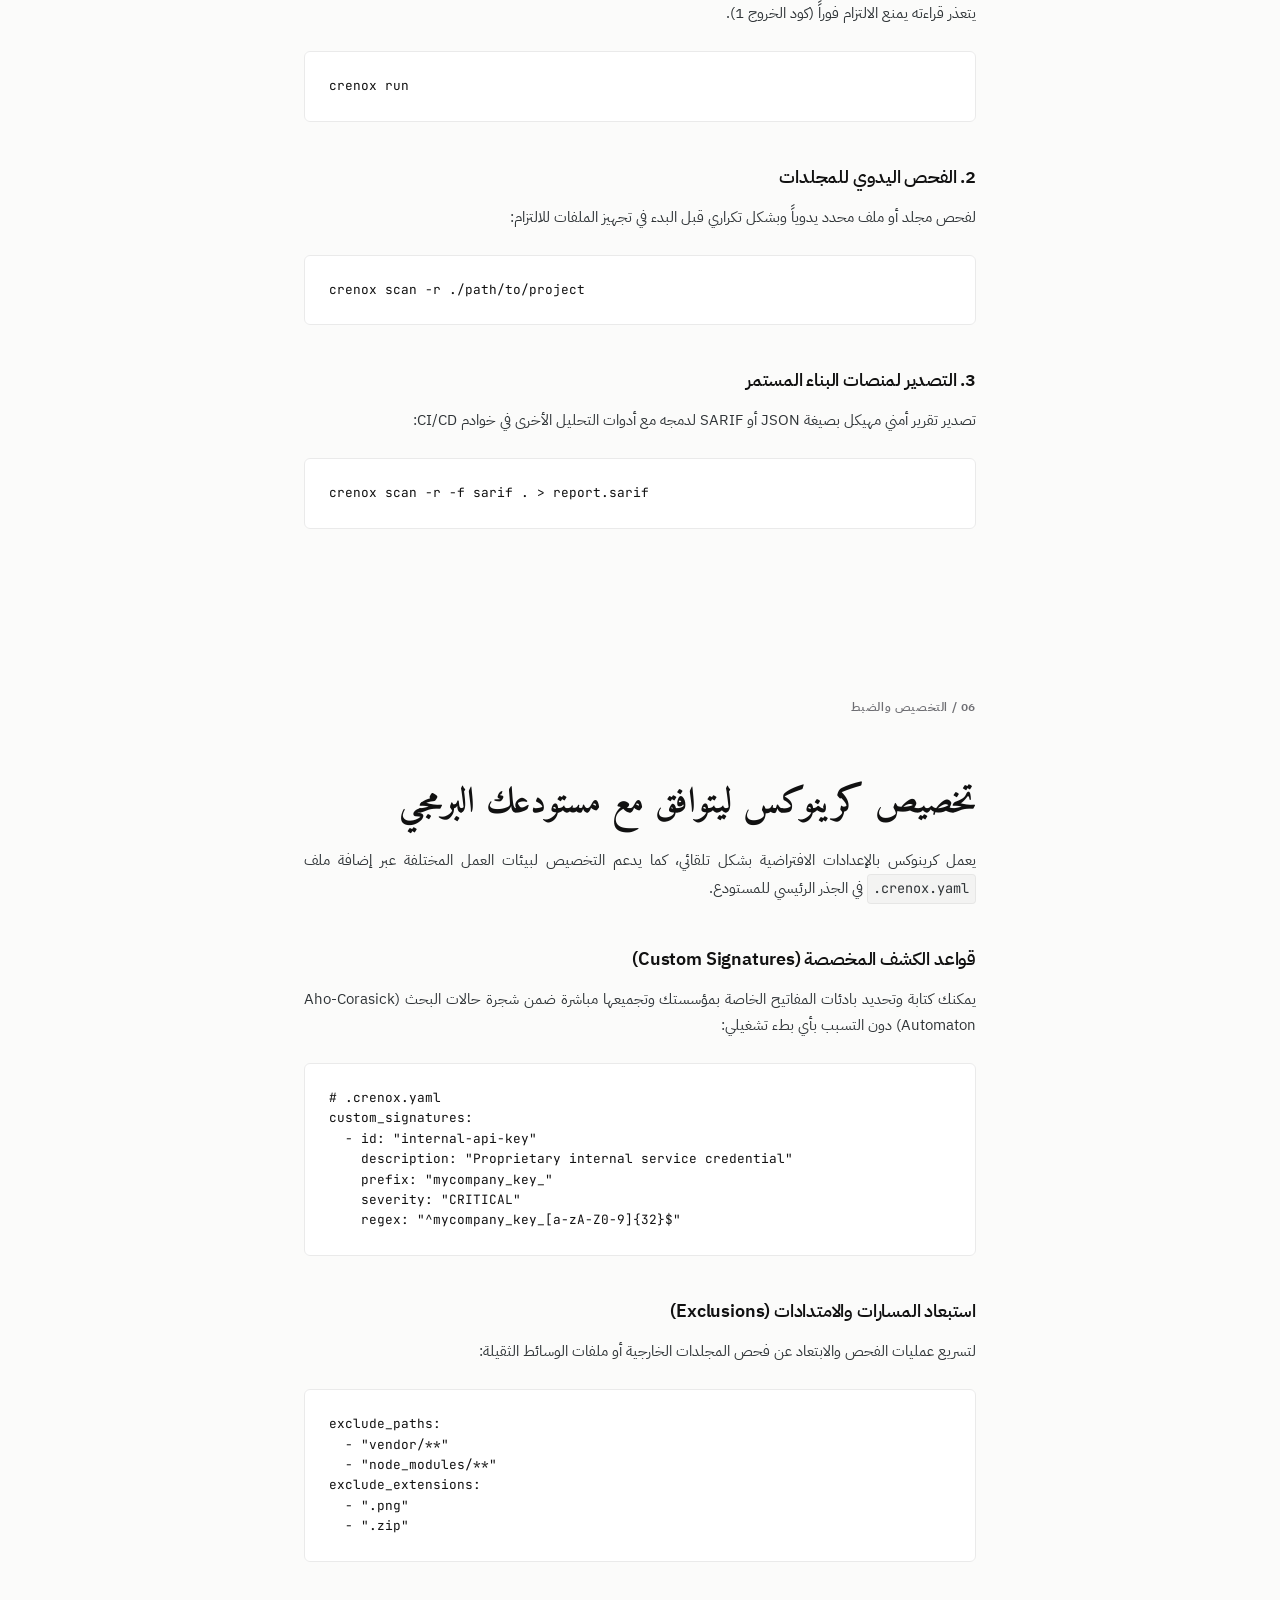
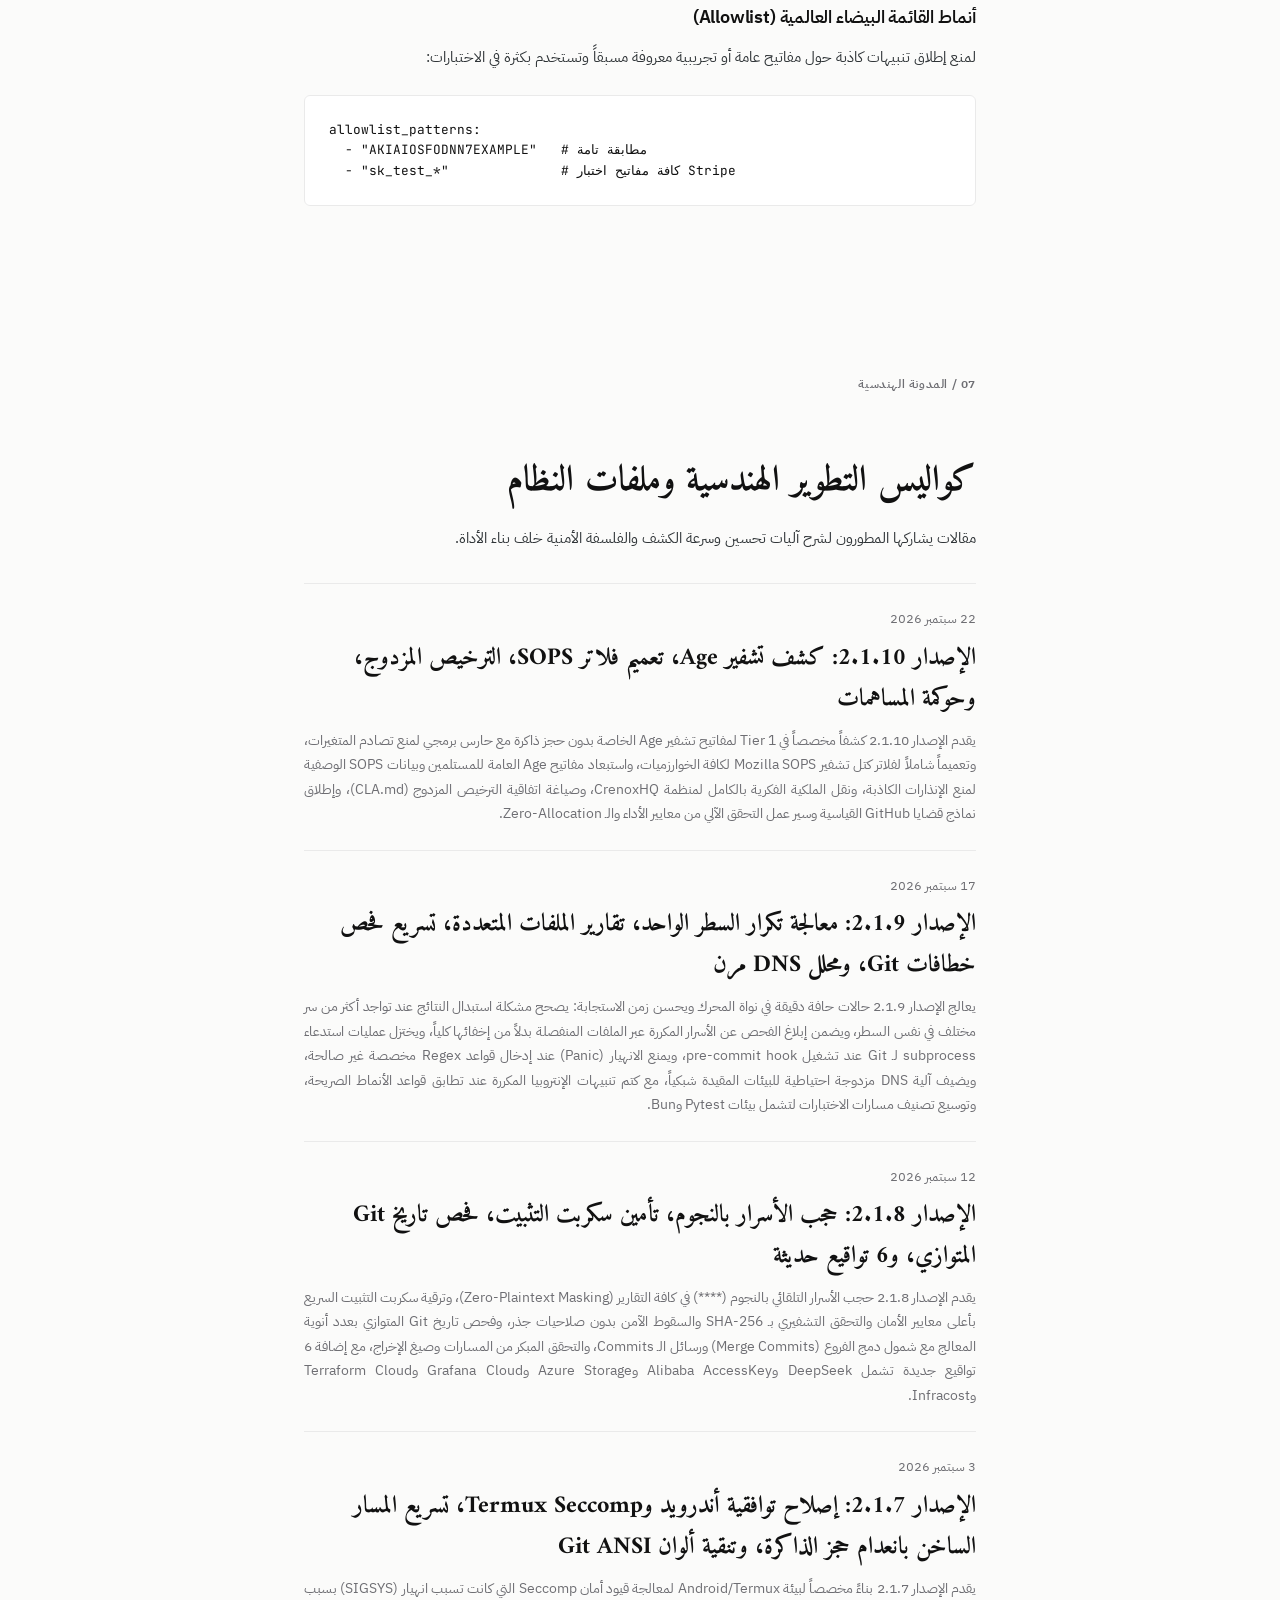
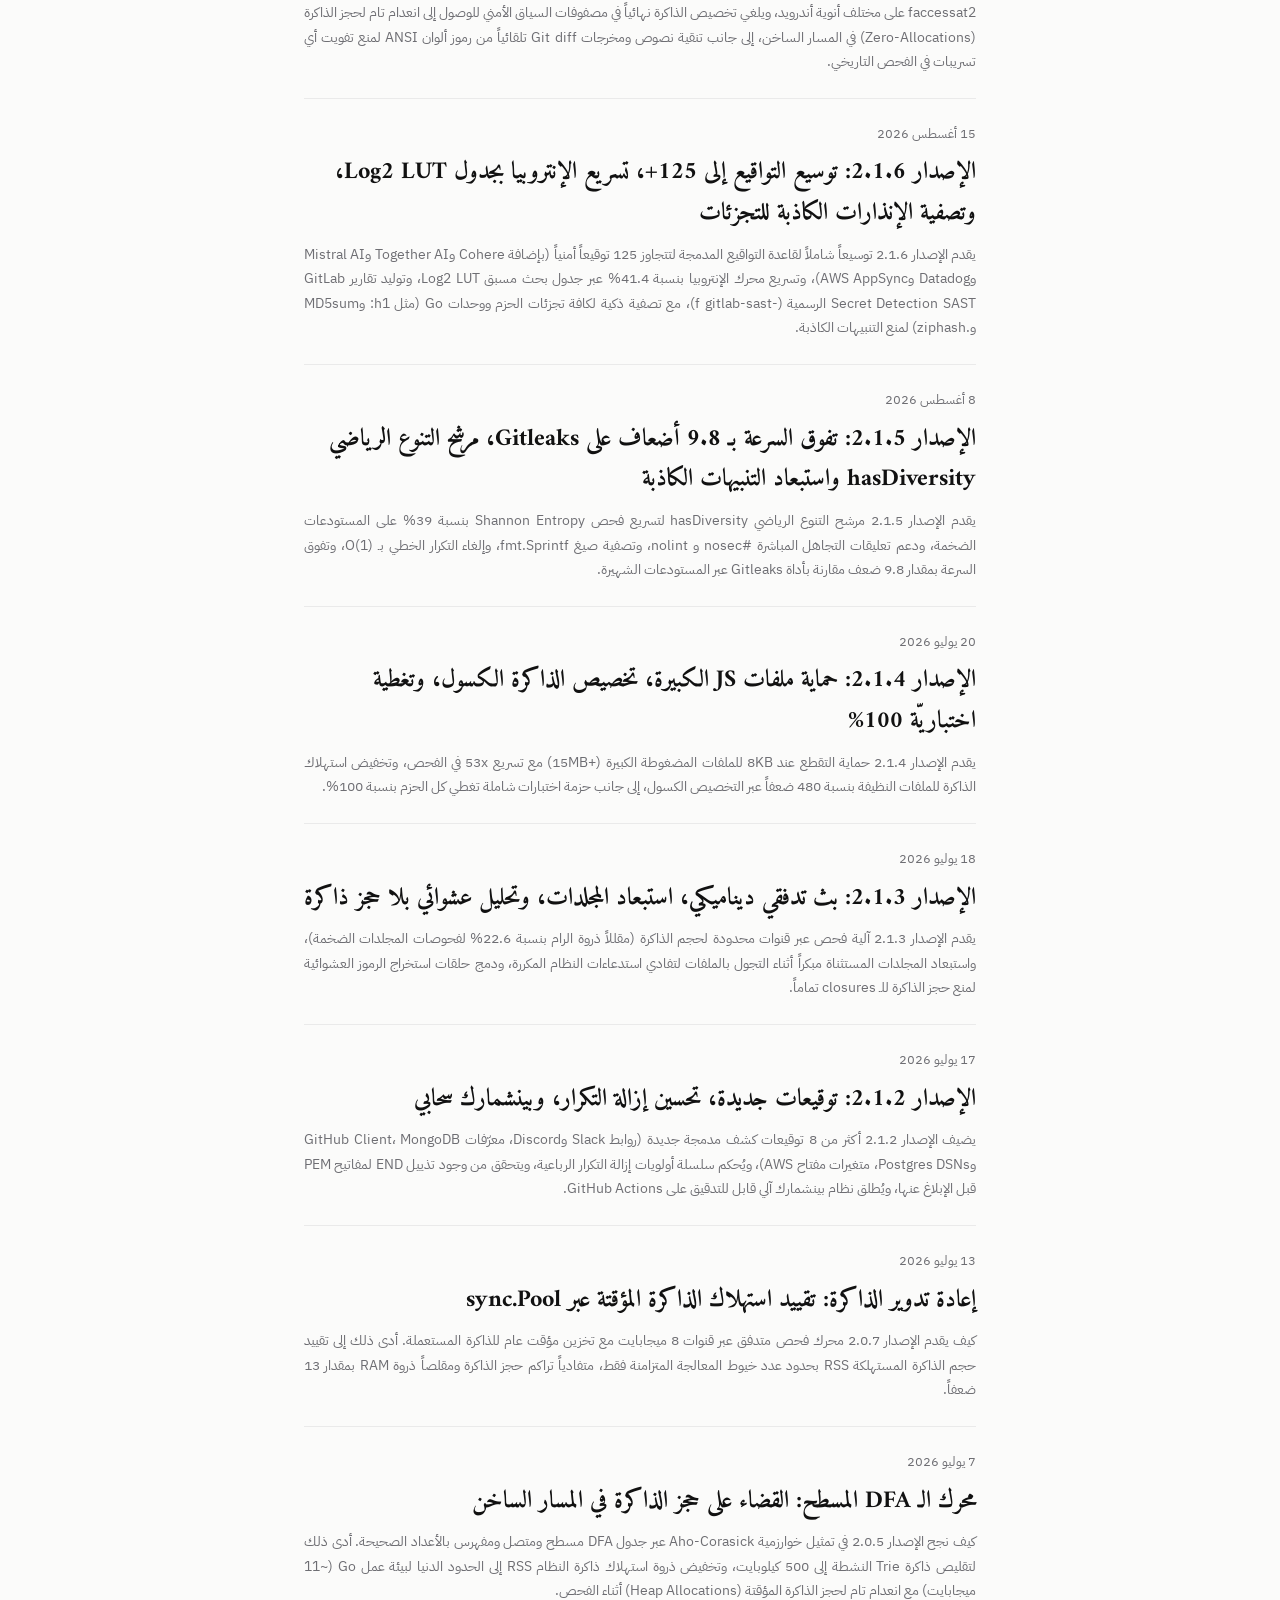
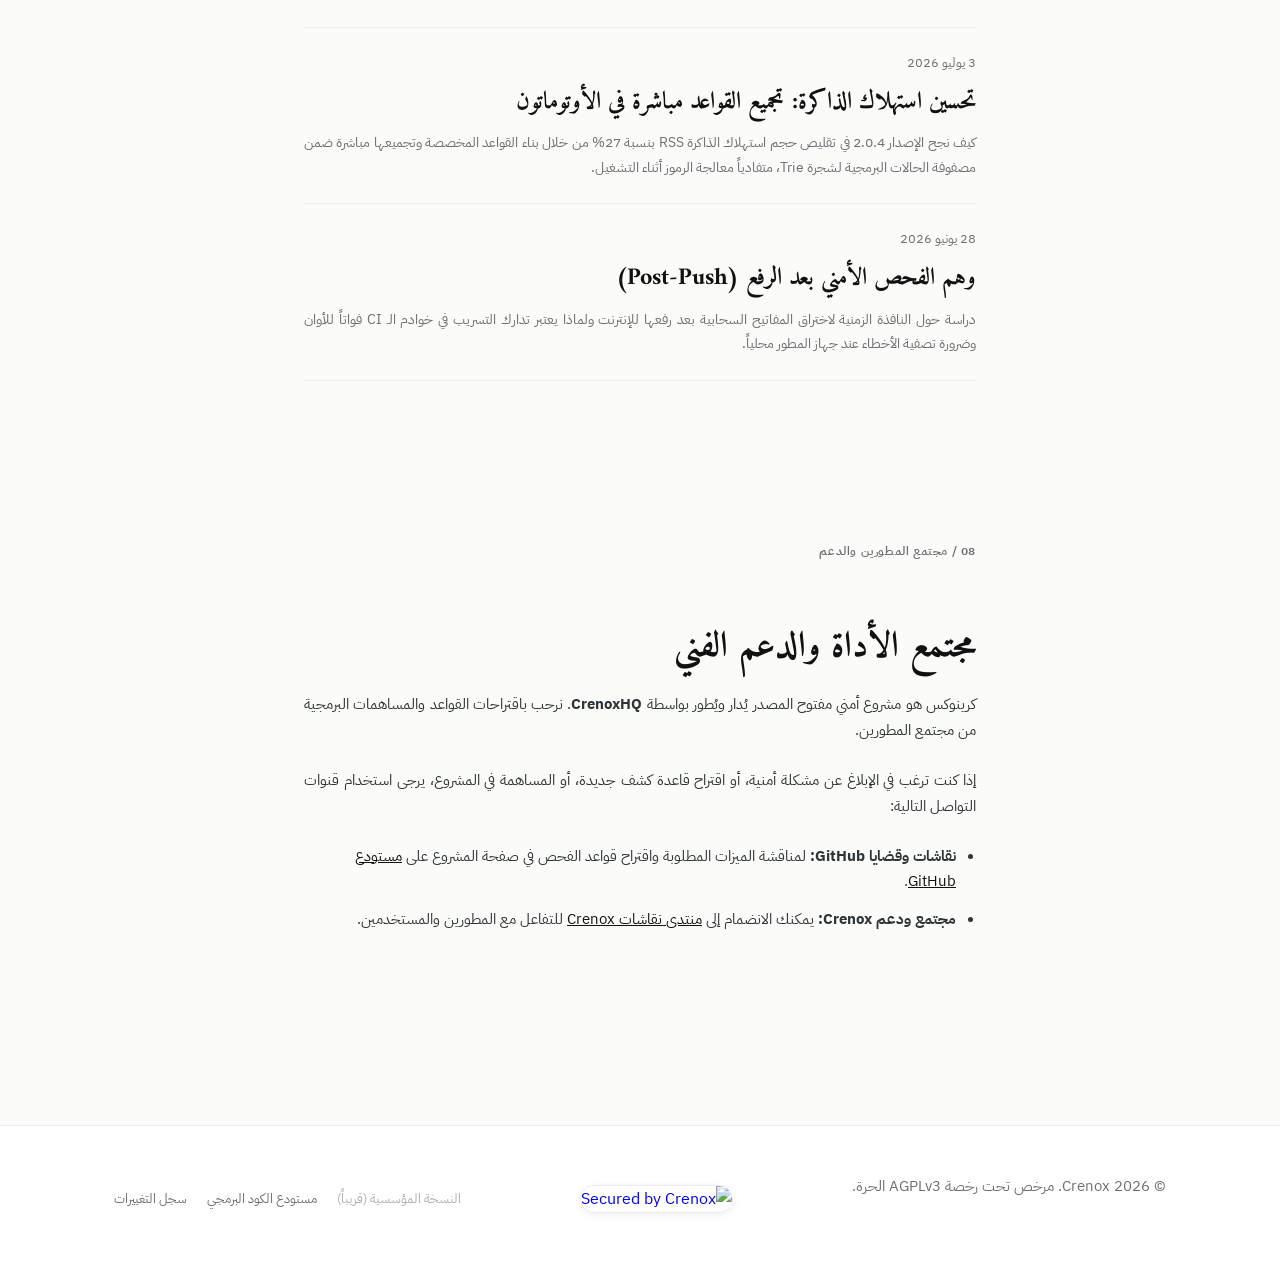
==== commit 6e209caa: "Merge branch 'dev' into fix/history-hunk-line-offset" ====
--- a/docs/index-ar.html
+++ b/docs/index-ar.html
@@ -7,7 +7,7 @@
     
     <!-- Meta Descriptions for SEO -->
     <meta name="description" content="أداة كرينوكس (Crenox) لفحص أسرار Git محلياً بلغة Go بدون اعتماديات. فحص التعديلات في ذاكرة محطة العمل لمنع تسريب المفاتيح وبيانات الاعتماد قبل إتمام الالتزام.">
-    <meta name="keywords" content="كرينوكس, كرينوكس برو, Crenox, Crenox Pro, فاحص أسرار, فحص الأسرار البرمجية, كشف تسريب المفاتيح, فاحص مفاتيح API, بديل gitleaks, بديل trufflehog, بديل gitguardian, بديل detect-secrets, فحص git secrets, كشف كلمات المرور, حماية الشيفرة البرمجية, pre-commit hook, devsecops">
+    <meta name="keywords" content="كرينوكس, Crenox, Crenox Pro, فاحص أسرار, فحص الأسرار البرمجية, كشف تسريب المفاتيح, فاحص مفاتيح API, بديل gitleaks, فحص git secrets, كشف كلمات المرور, حماية الشيفرة البرمجية, pre-commit hook">
     <meta name="author" content="CrenoxHQ">
     <meta name="robots" content="index, follow, max-snippet:-1, max-image-preview:large, max-video-preview:-1">
     <meta name="google-site-verification" content="googledc7329401f946fab">
@@ -98,14 +98,6 @@
             "@type": "Answer",
             "text": "نعم، يدعم كرينوكس تصدير تقارير GitLab Secret Detection SAST v15.0.0 الرسمية عبر صيغة (-f gitlab-sast) وتقارير GitHub Security SARIF 2.1.0 عبر صيغة (-f sarif) بالإضافة إلى JSON و Plain."
           }
-        },
-        {
-          "@type": "Question",
-          "name": "ما الفرق بين كرينوكس وأدوات TruffleHog و detect-secrets و GitGuardian؟",
-          "acceptedAnswer": {
-            "@type": "Answer",
-            "text": "خلافاً للأدوات التي تتطلب مفسرات خارجية مثل Python (detect-secrets) أو منصات السحابة الخارجية (GitGuardian)، يعمل كرينوكس كملف ثنائي مستقل بلغة Go يفحص التعديلات محلياً في الذاكرة قبل إتمام الالتزام، وتوفر نسخة Crenox Pro إدارة مركزية للسياسات وسجلات تدقيق داخل الشبكة الخاصة للمؤسسة."
-          }
         }
       ]
     }
@@ -132,7 +124,7 @@
             </a>
             
             <div class="nav-controls">
-                <a href="pro.html" class="nav-enterprise-link" title="طلب مسبق لنسخة Pro">نسخة Pro (طلب مسبق)</a>
+                <a href="pro.html" class="nav-enterprise-link nav-enterprise-disabled" aria-disabled="true" tabindex="-1" onclick="return false;" title="قريباً">نسخة Pro (قريباً)</a>
                 <a href="index.html" class="lang-switch-btn" aria-label="Switch to English" title="English">
                     <svg class="lang-icon" width="18" height="18" viewBox="0 0 24 24" fill="none" stroke="currentColor" stroke-width="2" stroke-linecap="round" stroke-linejoin="round">
                         <circle cx="12" cy="12" r="10"></circle>
@@ -148,7 +140,7 @@
             </div>
 
             <div class="nav-links" id="navLinks">
-                <a href="pro.html" class="nav-link" title="النسخة المؤسسية - طلب مسبق">نسخة Pro (طلب مسبق)</a>
+                <a href="pro.html" class="nav-link nav-link-disabled" aria-disabled="true" tabindex="-1" onclick="return false;" title="قريباً">النسخة المؤسسية (قريباً)</a>
                 <a href="#philosophy" class="nav-link">الفلسفة الأمنية</a>
                 <a href="#pipeline" class="nav-link">البنية الهندسية</a>
                 <a href="#benchmarks" class="nav-link">الأداء والأرقام</a>
@@ -158,8 +150,8 @@
                 <a href="#community" class="nav-link">الدعم والمجتمع</a>
                 <a href="wild-ar.html" class="nav-link" style="font-weight: bold; color: var(--color-text-primary);">في الميدان</a>
                 <div class="nav-menu-badge">
-                    <a href="https://github.com/crenoxhq/crenox" target="_blank" rel="noopener noreferrer" title="Secured by Crenox Pro">
-                        <img src="https://img.shields.io/badge/Secured%20by-Crenox%20Pro-E2E8F0?style=for-the-badge&logo=shield&logoColor=0F172A&labelColor=0F172A" alt="Secured by Crenox Pro">
+                    <a href="https://github.com/crenoxhq/crenox" target="_blank" rel="noopener noreferrer" title="Secured by Crenox">
+                        <img src="https://img.shields.io/badge/Secured%20by-Crenox-E2E8F0?style=for-the-badge&logo=shield&logoColor=0F172A&labelColor=0F172A" alt="Secured by Crenox">
                     </a>
                 </div>
             </div>
@@ -181,8 +173,8 @@
 
             <div class="hero-actions">
                 <a href="#installation" class="btn btn-primary">تثبيت الأداة مجاناً</a>
-                <a href="pro.html" class="btn btn-secondary">
-                    نسخة المؤسسات (طلب مسبق) &larr;
+                <a href="pro.html" class="btn btn-secondary btn-disabled" aria-disabled="true" tabindex="-1" onclick="return false;" title="قريباً">
+                    نسخة المؤسسات (قريباً)
                 </a>
                 <a href="https://github.com/crenoxhq/crenox" target="_blank" class="btn btn-secondary">
                     مستودع الكود البرمجي
@@ -219,8 +211,8 @@
                             إدارة مركزية لسياسات الأمان، وسجلات تدقيق الامتثال الآلية، وحماية موحدة وشاملة لفرق التطوير.
                         </p>
                     </div>
-                    <a href="pro.html" class="tier-bridge-btn-pro" title="نسخة المؤسسات - طلب مسبق">
-                        نسخة المؤسسات (طلب مسبق) &larr;
+                    <a href="pro.html" class="tier-bridge-btn-pro tier-bridge-btn-disabled" aria-disabled="true" tabindex="-1" onclick="return false;" title="قريباً">
+                        نسخة المؤسسات (قريباً)
                     </a>
                 </div>
             </div>
@@ -343,7 +335,7 @@
             <p>تنزيل البرنامج الجاهز مباشرة بدون أي متطلبات سابقة. مثال لنظام Linux AMD64:</p>
             <pre class="font-mono">
 # 1. تنزيل الملف الثنائي المناسب لمعمارية جهازك (مثال لـ Linux AMD64)
-wget https://github.com/crenoxhq/crenox/releases/download/<span class="latest-version">v2.1.10</span>/crenox-<span class="latest-version">v2.1.10</span>-linux-amd64 -O crenox
+wget https://github.com/crenoxhq/crenox/releases/download/<span class="latest-version">v2.1.5</span>/crenox-<span class="latest-version">v2.1.5</span>-linux-amd64 -O crenox
 
 # 2. منح صلاحيات التشغيل للملف
 chmod +x crenox
@@ -364,7 +356,7 @@
             <p>إذا كان لديك بيئة Go مهيأة في مسار نظامك، يمكنك تنزيل وبناء الأداة مباشرة بالأمر التالي:</p>
             <pre class="font-mono">go install github.com/crenoxhq/crenox/v2/cmd/crenox@latest</pre>
 
-            <h3>الخيار هـ: التجميع والبناء من المصدر</h3>
+            <h3>الخيار د: التجميع والبناء من المصدر</h3>
             <p>استنساخ المستودع وبناء الملف الثنائي يدوياً باستخدام أوامر Makefile المرفقة:</p>
             <pre class="font-mono">
 git clone https://github.com/crenoxhq/crenox.git
@@ -557,7 +549,7 @@
                 </a>
             </div>
             <div class="footer-links">
-                <a href="pro.html" class="footer-link">النسخة المؤسسية - طلب مسبق (Pro)</a>
+                <a href="pro.html" class="footer-link footer-link-disabled" aria-disabled="true" tabindex="-1" onclick="return false;" title="قريباً">النسخة المؤسسية (قريباً)</a>
                 <a href="https://github.com/crenoxhq/crenox" target="_blank" class="footer-link">مستودع الكود البرمجي</a>
                 <a href="https://github.com/crenoxhq/crenox/blob/main/CHANGELOG.md" target="_blank" class="footer-link">سجل التغييرات</a>
             </div>
